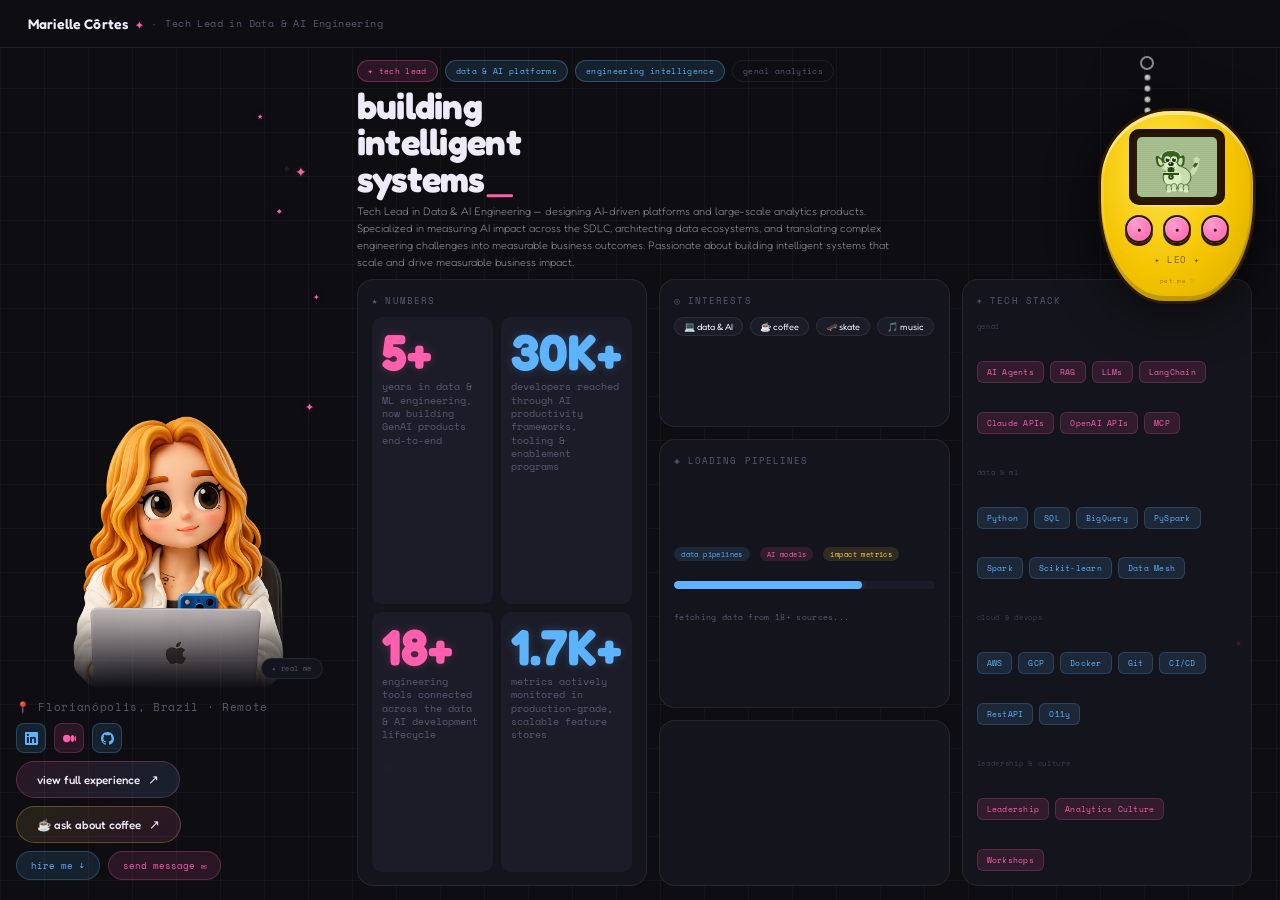
==== index.html @ 6232cc52 "remove .html" ====
<!DOCTYPE html>
<html lang="en">
<head>
  <meta charset="UTF-8" />
  <meta name="viewport" content="width=device-width, initial-scale=1.0" />
  <title>Marielle Côrtes</title>
  <link rel="icon" type="image/svg+xml" href="assets/favicon.svg" />
  <link rel="preconnect" href="https://fonts.googleapis.com" />
  <link rel="preconnect" href="https://fonts.gstatic.com" crossorigin />
  <link href="https://fonts.googleapis.com/css2?family=Fredoka:wght@300;400;500;600;700&family=Space+Mono:ital,wght@0,400;0,700;1,400&family=Caveat:wght@400;600;700&display=swap" rel="stylesheet" />
  <link rel="stylesheet" href="styles/main.css" />
</head>
<body>

  <!-- custom cursor -->
  <div id="cursor" aria-hidden="true">
    <img src="assets/cursor-smile.svg" alt="" draggable="false" />
  </div>


  <!-- deco -->
  <div class="deco" style="top:18%;left:22%;font-size:.8rem;animation-delay:.6s">✦</div>
  <div class="deco" style="bottom:28%;right:3%;font-size:.55rem;animation-delay:2s">★</div>
  <div class="deco" style="bottom:14%;left:30%;font-size:.65rem;animation-delay:1.4s">♡</div>

  <!-- ── TOP BAR ────────────────────────────── -->
  <header class="topbar">
    <div class="topbar__identity">
      <p class="topbar__name">Marielle Côrtes <span class="topbar__star">✦</span></p>
      <span class="topbar__sep">·</span>
      <span class="topbar__role">Tech Lead in Data & AI Engineering</span>
    </div>
  </header>

  <!-- ── MAIN ──────────────────────────────── -->
  <main class="main">
    <!-- LEFT col: avatar anchored to bottom + info -->
    <div class="avatar-col">
      <div class="avatar-col__img">
        <img src="assets/avatar.png" alt="Marielle Côrtes" id="avatarImg" />
        <button class="avatar-toggle" id="avatarToggle">✦ real me</button>
        <span class="sparkle sparkle--1">✦</span>
        <span class="sparkle sparkle--2">✦</span>
        <span class="sparkle sparkle--3">★</span>
        <span class="sparkle sparkle--4">✦</span>
        <span class="sparkle sparkle--5">◆</span>
      </div>
      <div class="avatar-col__info">
        <p class="avatar-loc">📍 Florianópolis, Brazil · Remote</p>
        <div class="avatar-social">
          <a href="https://linkedin.com/in/mariellecortes" target="_blank" rel="noopener" class="social-icon social-icon--blue" title="LinkedIn">
            <svg viewBox="0 0 24 24" fill="currentColor"><path d="M20.447 20.452h-3.554v-5.569c0-1.328-.027-3.037-1.852-3.037-1.853 0-2.136 1.445-2.136 2.939v5.667H9.351V9h3.414v1.561h.046c.477-.9 1.637-1.85 3.37-1.85 3.601 0 4.267 2.37 4.267 5.455v6.286zM5.337 7.433a2.062 2.062 0 01-2.063-2.065 2.064 2.064 0 112.063 2.065zm1.782 13.019H3.555V9h3.564v11.452zM22.225 0H1.771C.792 0 0 .774 0 1.729v20.542C0 23.227.792 24 1.771 24h20.451C23.2 24 24 23.227 24 22.271V1.729C24 .774 23.2 0 22.222 0h.003z"/></svg>
          </a>
          <a href="https://medium.com/@mariellecortes" target="_blank" rel="noopener" class="social-icon social-icon--pink" title="Medium">
            <svg viewBox="0 0 24 24" fill="currentColor"><path d="M13.54 12a6.8 6.8 0 01-6.77 6.82A6.8 6.8 0 010 12a6.8 6.8 0 016.77-6.82A6.8 6.8 0 0113.54 12zM20.96 12c0 3.54-1.51 6.42-3.38 6.42-1.87 0-3.39-2.88-3.39-6.42s1.52-6.42 3.39-6.42 3.38 2.88 3.38 6.42M24 12c0 3.17-.53 5.75-1.19 5.75-.66 0-1.19-2.58-1.19-5.75s.53-5.75 1.19-5.75C23.47 6.25 24 8.83 24 12z"/></svg>
          </a>
          <a href="https://github.com/mariellecortes" target="_blank" rel="noopener" class="social-icon social-icon--blue" title="GitHub">
            <svg viewBox="0 0 24 24" fill="currentColor"><path d="M12 0C5.37 0 0 5.37 0 12c0 5.31 3.435 9.795 8.205 11.385.6.105.825-.255.825-.57 0-.285-.015-1.23-.015-2.235-3.015.555-3.795-.735-4.035-1.41-.135-.345-.72-1.41-1.23-1.695-.42-.225-1.02-.78-.015-.795.945-.015 1.62.87 1.845 1.23 1.08 1.815 2.805 1.305 3.495.99.105-.78.42-1.305.765-1.605-2.67-.3-5.46-1.335-5.46-5.925 0-1.305.465-2.385 1.23-3.225-.12-.3-.54-1.53.12-3.18 0 0 1.005-.315 3.3 1.23.96-.27 1.98-.405 3-.405s2.04.135 3 .405c2.295-1.56 3.3-1.23 3.3-1.23.66 1.65.24 2.88.12 3.18.765.84 1.23 1.905 1.23 3.225 0 4.605-2.805 5.625-5.475 5.925.435.375.81 1.095.81 2.22 0 1.605-.015 2.895-.015 3.3 0 .315.225.69.825.57A12.02 12.02 0 0024 12c0-6.63-5.37-12-12-12z"/></svg>
          </a>
        </div>
        <a href="pages/experience" class="exp-btn">
          <span>view full experience</span>
          <span class="exp-btn__arrow">↗</span>
        </a>
        <a href="pages/coffee" class="exp-btn exp-btn--coffee">
          <span>☕ ask about coffee</span>
          <span class="exp-btn__arrow">↗</span>
        </a>
        <div class="action-btns">
          <button class="action-btn action-btn--blue" id="hireBtn">
            hire me ↓
          </button>
          <button class="action-btn action-btn--pink" id="openMsg">
            send message ✉
          </button>
        </div>
      </div>
    </div>

    <!-- RIGHT col: title + cards -->
    <div class="content-col">

      <section class="identity">
        <div class="identity__roles">
          <span class="badge badge--pink">✦ tech lead</span>
          <span class="badge badge--blue">data & AI platforms</span>
          <span class="badge badge--blue">engineering intelligence</span>
          <span class="badge badge--outline">genai analytics</span>
        </div>
        <h1 class="identity__name">building<br>intelligent<br>systems<span class="identity__cursor">_</span></h1>
        <p class="identity__bio">
          Tech Lead in Data & AI Engineering — designing AI-driven platforms and large-scale analytics products. Specialized in measuring AI impact across the SDLC, architecting data ecosystems, and translating complex engineering challenges into measurable business outcomes. Passionate about building intelligent systems that scale and drive measurable business impact.
        </p>
      </section>

      <div class="widgets">

        <!-- ① NUMBERS -->
        <div class="widget-card" id="w-stats">
          <p class="wlabel">★ numbers</p>
          <div class="stats">
            <div class="stat"><span class="stat__n pink">5+</span><span class="stat__d">years in data & ML engineering, now building GenAI products end-to-end</span></div>
            <div class="stat"><span class="stat__n blue">30K+</span><span class="stat__d">developers reached through AI productivity frameworks, tooling & enablement programs</span></div>
            <div class="stat"><span class="stat__n pink">18+</span><span class="stat__d">engineering tools connected across the data & AI development lifecycle</span></div>
            <div class="stat"><span class="stat__n blue">1.7K+</span><span class="stat__d">metrics actively monitored in production-grade, scalable feature stores</span></div>
          </div>
        </div>

        <!-- ② INTERESTS -->
        <div class="widget-card" id="w-hobbies">
          <p class="wlabel">◎ interests</p>
          <div class="hobbies">
            <span class="hobby">💻 data & AI</span>
            <span class="hobby">☕ coffee</span>
            <span class="hobby">🛹 skate</span>
            <span class="hobby">🎵 music</span>
          </div>
        </div>

        <!-- ⑤ PROGRESS / LOG -->
        <div class="widget-card" id="w-progress">
          <p class="wlabel" id="logLabel">◈ booting systems</p>
          <div class="log-body">
            <div class="log-legends">
              <span class="log-legend log-legend--blue">data pipelines</span>
              <span class="log-legend log-legend--pink">AI models</span>
              <span class="log-legend log-legend--yellow">impact metrics</span>
            </div>
            <div class="log-track">
              <div class="log-seg log-seg--blue"  id="logBlue"></div>
              <div class="log-seg log-seg--pink"  id="logPink"></div>
              <div class="log-seg log-seg--yellow" id="logYellow"></div>
            </div>
            <p class="log-msg" id="logMsg">initializing...</p>
          </div>
        </div>

        <!-- ④ PLAYER -->
        <div class="widget-card widget-card--player" id="w-player">
          <iframe
            class="sc-embed"
            scrolling="no"
            frameborder="no"
            allow="autoplay"
            src="https://w.soundcloud.com/player/?url=https%3A//soundcloud.com/user-23371164/my-boy-arlo-url-to-her-body&color=%23ff5fad&auto_play=false&hide_related=true&show_comments=false&show_user=false&show_reposts=false&show_teaser=false&buying=false&liking=false&download=false&sharing=false">
          </iframe>
        </div>

        <!-- ③ TECH STACK -->
        <div class="widget-card" id="w-stack">
          <p class="wlabel">✶ tech stack</p>
          <div class="stack-tags">
            <span class="stag-theme">genai</span>
            <span class="stag stag--pink stag--lg">AI Agents</span>
            <span class="stag stag--pink stag--lg">RAG</span>
            <span class="stag stag--pink stag--lg">LLMs</span>
            <span class="stag stag--pink">LangChain</span>
            <span class="stag stag--pink">Claude APIs</span>
            <span class="stag stag--pink">OpenAI APIs</span>
            <span class="stag stag--pink">MCP</span>

            <span class="stag-theme">data & ml</span>
            <span class="stag stag--blue">Python</span>
            <span class="stag stag--blue">SQL</span>
            <span class="stag stag--blue">BigQuery</span>
            <span class="stag stag--blue">PySpark</span>
            <span class="stag stag--blue">Spark</span>
            <span class="stag stag--blue">Scikit-learn</span>
            <span class="stag stag--blue">Data Mesh</span>

            <span class="stag-theme">cloud & devops</span>
            <span class="stag stag--blue">AWS</span>
            <span class="stag stag--blue">GCP</span>
            <span class="stag stag--blue">Docker</span>
            <span class="stag stag--blue">Git</span>
            <span class="stag stag--blue">CI/CD</span>
            <span class="stag stag--blue">RestAPI</span>
            <span class="stag stag--blue">O11y</span>

            <span class="stag-theme">leadership & culture</span>
            <span class="stag stag--pink">Leadership</span>
            <span class="stag stag--pink stag--lg">Analytics Culture</span>
            <span class="stag stag--pink">Workshops</span>
          </div>
        </div>

      </div><!-- /widgets -->
    </div><!-- /content-col -->
  </main>

  <!-- ── TAMAGOTCHI (floating draggable) ───── -->
  <div id="tamagotchi">
    <div class="tama-chain">
      <div class="tama-chain__ring"></div>
      <div class="tama-chain__bead"></div>
      <div class="tama-chain__bead"></div>
      <div class="tama-chain__bead"></div>
      <div class="tama-chain__bead"></div>
    </div>
    <div class="tama-body">
      <div class="tama-screen-wrap">
        <canvas id="tamaCanvas" width="80" height="60"></canvas>
      </div>
      <div class="tama-btns">
        <button class="tama-btn" id="tamaFeed"  title="feed ♡">●</button>
        <button class="tama-btn" id="tamaPlay"  title="play ★">●</button>
        <button class="tama-btn" id="tamaSleep" title="sleep zzz">●</button>
      </div>
      <p class="tama-label">✦ leo ✦</p>
      <p class="tama-cta">pet me ♡</p>
    </div>
  </div>

  <!-- ── MESSAGE MODAL ────────────────────────── -->
  <div id="msgModal" class="msg-modal" aria-hidden="true">
    <div class="msg-modal__overlay" id="msgOverlay"></div>
    <div class="msg-modal__card">
      <button class="msg-modal__close" id="msgClose">✕</button>
      <p class="wlabel">✦ send a message</p>
      <form id="msgForm" action="https://formspree.io/f/meewjajl" method="POST">
        <div class="msg-field">
          <label for="msgName">name</label>
          <input type="text" id="msgName" name="name" required placeholder="your name" />
        </div>
        <div class="msg-field">
          <label for="msgEmail">email</label>
          <input type="email" id="msgEmail" name="email" required placeholder="your@email.com" />
        </div>
        <div class="msg-field">
          <label for="msgText">message</label>
          <textarea id="msgText" name="message" required rows="4" placeholder="say something..."></textarea>
        </div>
        <button type="submit" class="msg-submit">send ↗</button>
      </form>
      <p class="msg-success" id="msgSuccess" hidden>message sent! i'll get back to you soon ♡</p>
    </div>
  </div>

  <script src="scripts/photo.js"></script>
  <script src="scripts/cursor.js"></script>
  <script src="scripts/tamagotchi.js"></script>
  <script src="scripts/contact.js"></script>
  <script>
    const phases = [
      { label: '◈ loading pipelines',  msg: 'fetching data from 18+ sources...',      blue: 72, pink: 0,  yellow: 0  },
      { label: '◈ running inference',  msg: 'spinning up AI models across the stack...', blue: 72, pink: 65, yellow: 0  },
      { label: '◈ computing impact',   msg: 'measuring outcomes across 30K+ devs...',  blue: 72, pink: 65, yellow: 58 },
      { label: '✓ systems operational',msg: 'intelligence deployed to production ♡',   blue: 72, pink: 65, yellow: 58 },
    ];
    let phase = 0;
    const logBlue   = document.getElementById('logBlue');
    const logPink   = document.getElementById('logPink');
    const logYellow = document.getElementById('logYellow');
    const logMsg    = document.getElementById('logMsg');
    const logLabel  = document.getElementById('logLabel');

    function runPhase(i) {
      const p = phases[i];
      logLabel.textContent = p.label;
      logMsg.textContent   = p.msg;
      logBlue.style.width   = p.blue   + '%';
      logPink.style.width   = p.pink   + '%';
      logYellow.style.width = p.yellow + '%';
    }

    function tick() {
      runPhase(phase);
      phase = (phase + 1) % phases.length;
      if (phase === 0) {
        setTimeout(() => {
          logBlue.style.width = logPink.style.width = logYellow.style.width = '0%';
          logLabel.textContent = '◈ booting systems';
          logMsg.textContent   = 'initializing...';
          setTimeout(() => tick(), 800);
        }, 2200);
      } else {
        setTimeout(tick, phase === phases.length - 1 ? 2200 : 1400);
      }
    }

    setTimeout(tick, 600);
  </script>
  <script>
    document.getElementById('hireBtn').addEventListener('click', () => {
      fetch('assets/resume.pdf')
        .then(r => r.blob())
        .then(blob => {
          const url = URL.createObjectURL(blob);
          const a = document.createElement('a');
          a.href = url;
          a.download = 'Marielle_Cortes_Resume.pdf';
          a.click();
          URL.revokeObjectURL(url);
        });
    });
  </script>
</body>
</html>
---- styles/main.css ----
/* ── reset ───────────────────────────────────── */
*, *::before, *::after { box-sizing: border-box; margin: 0; padding: 0; }

/* ── tokens ──────────────────────────────────── */
:root {
  --bg:        #0d0d12;
  --surface:   #14141c;
  --surface2:  #1c1c28;
  --border:    rgba(255,255,255,0.07);
  --pink:      #ff5fad;
  --pink-dim:  rgba(255,95,173,0.12);
  --pink-glow: rgba(255,95,173,0.25);
  --blue:      #5eb3ff;
  --blue-dim:  rgba(94,179,255,0.12);
  --blue-glow: rgba(94,179,255,0.25);
  --text:      #eeeaf8;
  --muted:     #5a5870;
  --radius:    16px;
}

/* ── custom cursor ───────────────────────────── */
* { cursor: none !important; }

#cursor {
  position: fixed;
  top: 0; left: 0;
  width: 58px;
  height: 58px;
  pointer-events: none;
  z-index: 9999;
  will-change: transform;
  /* arrow tip is at ~(4,2) inside the 58x58 SVG */
  margin-left: -4px;
  margin-top: -2px;
  transition: filter .15s ease, transform .08s ease;
  filter: drop-shadow(1px 2px 3px rgba(0,0,0,.5));
}

#cursor img {
  width: 100%;
  height: 100%;
  object-fit: contain;
  display: block;
  animation: cursor-hue 20s ease-in-out infinite;
}

@keyframes cursor-hue {
  0%,  18% { filter: hue-rotate(0deg)   saturate(1)   brightness(1);   } /* yellow */
  25%, 43% { filter: hue-rotate(162deg) saturate(1.3) brightness(1);   } /* blue   */
  50%, 68% { filter: hue-rotate(282deg) saturate(1.4) brightness(1.1); } /* pink   */
  75%, 90% { filter: hue-rotate(0deg)   saturate(0)   brightness(2);   } /* white  */
  100%     { filter: hue-rotate(0deg)   saturate(1)   brightness(1);   } /* yellow */
}

#cursor.cursor--hover {
  filter: drop-shadow(0 0 8px rgba(255,224,0,.55)) drop-shadow(1px 2px 3px rgba(0,0,0,.5));
  transform: scale(1.12);
}

#cursor.cursor--press {
  filter: drop-shadow(0 0 10px var(--pink-glow));
  transform: scale(0.9);
}

/* ── base ────────────────────────────────────── */
html {
  font-size: clamp(14px, 1vw, 22px);
}

html, body {
  height: 100%;
  overflow: hidden;
  background-color: var(--bg);
  background-image:
    linear-gradient(rgba(255,255,255,0.03) 1px, transparent 1px),
    linear-gradient(90deg, rgba(255,255,255,0.03) 1px, transparent 1px);
  background-size: 44px 44px;
  color: var(--text);
  font-family: 'Fredoka', sans-serif;
}

body {
  display: grid;
  grid-template-rows: 48px 1fr;
}

/* ── floating deco ───────────────────────────── */
.deco {
  position: fixed;
  pointer-events: none;
  color: var(--pink);
  opacity: 0.15;
  animation: float 7s ease-in-out infinite;
  z-index: 0;
}

@keyframes float {
  0%, 100% { transform: translateY(0) rotate(0deg); }
  50%       { transform: translateY(-10px) rotate(4deg); }
}

/* ── top bar ─────────────────────────────────── */
.topbar {
  display: flex;
  align-items: center;
  justify-content: space-between;
  padding: 0 28px;
  border-bottom: 1px solid var(--border);
  background: var(--bg);
  position: relative;
  z-index: 10;
  flex-shrink: 0;
}

.topbar__identity {
  display: flex;
  flex-direction: row;
  align-items: center;
  gap: 10px;
}

.topbar__sep {
  color: var(--muted);
  font-size: 0.8rem;
}

.topbar__role {
  font-family: 'Space Mono', monospace;
  font-size: 0.72rem;
  color: var(--muted);
  letter-spacing: 0.04em;
}

.topbar__name {
  font-size: 1rem;
  font-weight: 600;
  letter-spacing: 0.01em;
}

.topbar__star {
  color: var(--pink);
  font-size: 0.7rem;
  margin-left: 4px;
}

.topbar__nav {
  display: flex;
  align-items: center;
  gap: 28px;
}

.topbar__link {
  font-family: 'Space Mono', monospace;
  font-size: 0.65rem;
  color: var(--muted);
  text-decoration: none;
  letter-spacing: 0.08em;
  text-transform: lowercase;
  transition: color 0.2s ease;
}

.topbar__link:hover { color: var(--text); }

.topbar__cta {
  font-family: 'Space Mono', monospace;
  font-size: 0.65rem;
  color: var(--pink);
  text-decoration: none;
  letter-spacing: 0.06em;
  padding: 5px 12px;
  border: 1px solid rgba(255,95,173,.3);
  border-radius: 99px;
  background: var(--pink-dim);
  transition: box-shadow .2s ease, border-color .2s ease;
}

.topbar__cta:hover {
  box-shadow: 0 0 14px var(--pink-glow);
  border-color: rgba(255,95,173,.6);
}

/* ── main: 2-column grid ─────────────────────── */
.main {
  display: grid;
  grid-template-columns: clamp(280px, 26vw, 520px) 1fr;
  height: 100%;
  overflow: hidden;
}

/* ── LEFT col: avatar anchored to bottom ────── */
.avatar-col {
  display: flex;
  flex-direction: column;
  height: 100%;
  overflow: hidden;
  padding: 0 0 20px 16px;
}

.avatar-col__img {
  flex: 1;
  min-height: 0;
  width: 100%;
  position: relative;
  overflow: hidden;
}

.avatar-col__img img {
  width: 100%;
  height: 100%;
  display: block;
  object-fit: contain;
  object-position: left bottom;
  transition: transform .4s ease, opacity .25s ease;
  mask-image:
    linear-gradient(to right,  transparent 0%, black 4%, black 96%, transparent 100%),
    linear-gradient(to bottom, transparent 0%, black 6%, black 88%, transparent 100%);
  -webkit-mask-image:
    linear-gradient(to right,  transparent 0%, black 4%, black 96%, transparent 100%),
    linear-gradient(to bottom, transparent 0%, black 6%, black 88%, transparent 100%);
  mask-composite: intersect;
  -webkit-mask-composite: source-in;
}

.avatar-col:hover .avatar-col__img img {
  transform: scale(1.015) translateY(-4px);
}

/* ── avatar sparkles ─────────────────────────── */
.sparkle {
  position: absolute;
  color: var(--pink);
  pointer-events: none;
  animation: sparkle-pulse 2.4s ease-in-out infinite;
  text-shadow: 0 0 8px var(--pink-glow);
  z-index: 3;
}

.sparkle--1 { top: 18%; right: 8%;  font-size: 1rem;  animation-duration: 2.2s; animation-delay: 0s;    }
.sparkle--2 { top: 38%; right: 4%;  font-size: 0.6rem; animation-duration: 3s;   animation-delay: 0.7s;  }
.sparkle--3 { top: 10%; right: 22%; font-size: 0.5rem; animation-duration: 2.6s; animation-delay: 1.2s;  }
.sparkle--4 { top: 55%; right: 6%;  font-size: 0.75rem;animation-duration: 2s;   animation-delay: 0.4s;  }
.sparkle--5 { top: 25%; right: 16%; font-size: 0.4rem; animation-duration: 3.2s; animation-delay: 1.8s;  }

@keyframes sparkle-pulse {
  0%   { opacity: 0;   transform: scale(0.4) rotate(0deg);   }
  30%  { opacity: 1;   transform: scale(1)   rotate(20deg);  }
  60%  { opacity: 0.7; transform: scale(0.85) rotate(-10deg);}
  100% { opacity: 0;   transform: scale(0.4) rotate(40deg);  }
}

.avatar-toggle {
  position: absolute;
  bottom: 10px;
  right: 10px;
  font-family: 'Space Mono', monospace;
  font-size: 0.5rem;
  letter-spacing: 0.06em;
  padding: 4px 10px;
  background: var(--surface);
  border: 1px solid var(--border);
  border-radius: 99px;
  color: var(--muted);
  cursor: none;
  transition: background .2s, color .2s, border-color .2s;
}
.avatar-toggle:hover,
.avatar-toggle:active {
  background: var(--pink-dim);
  color: var(--pink);
  border-color: rgba(255,95,173,.3);
}

.avatar-col__info {
  flex-shrink: 0;
  padding: 10px 0 0;
  display: flex;
  flex-direction: column;
  gap: 8px;
}

.avatar-loc {
  font-family: 'Space Mono', monospace;
  font-size: 0.78rem;
  color: var(--muted);
  letter-spacing: 0.06em;
}

.avatar-social { display: flex; gap: 8px; }

/* ── RIGHT col ───────────────────────────────── */
.content-col {
  display: flex;
  flex-direction: column;
  padding: 12px 28px 14px 24px;
  gap: 8px;
  overflow: hidden;
  height: 100%;
}

/* ── widgets ─────────────────────────────────── */
.widgets {
  flex: 1;
  min-height: 0;
  display: grid;
  grid-template-columns: repeat(3, 1fr);
  gap: 12px;
}

.social-icon {
  display: flex;
  align-items: center;
  justify-content: center;
  width: 30px;
  height: 30px;
  border-radius: 8px;
  text-decoration: none;
  transition: box-shadow .2s ease, transform .15s ease;
}

.social-icon svg { width: 13px; height: 13px; }

.social-icon--blue {
  background: var(--blue-dim);
  color: var(--blue);
  border: 1px solid rgba(94,179,255,.25);
}

.social-icon--blue:hover {
  box-shadow: 0 0 12px var(--blue-glow);
  transform: translateY(-2px);
}

.social-icon--pink {
  background: var(--pink-dim);
  color: var(--pink);
  border: 1px solid rgba(255,95,173,.2);
}

.social-icon--pink:hover {
  box-shadow: 0 0 12px var(--pink-glow);
  transform: translateY(-2px);
}

/* ── tamagotchi (floating draggable) ─────────── */
#tamagotchi {
  position: fixed;
  top: 56px;   /* just below 48px topbar */
  right: 24px;
  z-index: 500;
  user-select: none;
  display: flex;
  flex-direction: column;
  align-items: center;
  filter: drop-shadow(0 8px 24px rgba(0,0,0,.55));
  transition: filter .2s ease;
}

#tamagotchi:hover {
  filter: drop-shadow(0 8px 32px rgba(0,0,0,.65)) drop-shadow(0 0 16px rgba(245,196,0,.2));
}

/* ball chain */
.tama-chain {
  display: flex;
  flex-direction: column;
  align-items: center;
  gap: 4px;
  margin-bottom: -6px;
  padding-right: 60px;
}

.tama-chain__ring {
  width: 14px; height: 14px;
  border: 2.5px solid #888;
  border-radius: 50%;
  background: transparent;
}

.tama-chain__bead {
  width: 7px; height: 7px;
  border-radius: 50%;
  background: radial-gradient(circle at 35% 35%, #d8d8d8, #909090);
  border: 1px solid #666;
}

/* body */
.tama-body {
  width: 158px;
  background: radial-gradient(ellipse at 40% 30%, #ffe44d, #F5C400 55%, #d4a800);
  border-radius: 46% 46% 42% 42% / 38% 38% 52% 52%;
  border: 3px solid #2a1800;
  box-shadow:
    inset 0 4px 0 rgba(255,255,255,.45),
    inset 0 -5px 0 rgba(0,0,0,.18),
    inset 3px 0 0 rgba(255,255,255,.12),
    inset -3px 0 0 rgba(0,0,0,.08);
  display: flex;
  flex-direction: column;
  align-items: center;
  padding: 18px 18px 16px;
  gap: 10px;
  cursor: grab;
}

.tama-body:active { cursor: grabbing; }

/* LCD screen bezel */
.tama-screen-wrap {
  width: 96px;
  height: 76px;
  background: #2a1800;
  border-radius: 10px;
  display: flex;
  align-items: center;
  justify-content: center;
  box-shadow:
    inset 0 2px 6px rgba(0,0,0,.6),
    0 2px 0 rgba(255,255,255,.2);
  padding: 5px;
}

#tamaCanvas {
  border-radius: 5px;
  image-rendering: pixelated;
  image-rendering: crisp-edges;
}

/* buttons */
.tama-btns {
  display: flex;
  gap: 10px;
}

.tama-btn {
  width: 28px; height: 28px;
  border-radius: 50%;
  background: radial-gradient(circle at 35% 30%, #ff9ece, #ff5fad);
  border: 2.5px solid #2a1800;
  color: #2a1800;
  font-size: 0.5rem;
  box-shadow: 0 3px 0 #2a1800, inset 0 1px 0 rgba(255,255,255,.4);
  transition: transform .08s, box-shadow .08s;
  display: flex; align-items: center; justify-content: center;
}

.tama-btn:hover {
  background: radial-gradient(circle at 35% 30%, #ffb8de, #ff7fbd);
}

.tama-btn:active {
  transform: translateY(2px);
  box-shadow: 0 1px 0 #2a1800, inset 0 1px 0 rgba(255,255,255,.2);
}

.tama-cta {
  font-family: 'Space Mono', monospace;
  font-size: 0.42rem;
  color: rgba(42,24,0,.45);
  letter-spacing: 0.06em;
  text-align: center;
}

.tama-label {
  font-family: 'Space Mono', monospace;
  font-size: 0.62rem;
  color: rgba(42,24,0,.6);
  letter-spacing: 0.08em;
  text-transform: uppercase;
}


/* ── identity ────────────────────────────────── */
.identity {
  flex: none;
  display: flex;
  flex-direction: column;
  gap: 6px;
}

.identity__roles {
  display: flex;
  flex-wrap: wrap;
  gap: 7px;
}

.badge {
  font-family: 'Space Mono', monospace;
  font-size: 0.6rem;
  padding: 4px 10px;
  border-radius: 99px;
  letter-spacing: 0.04em;
}

.badge--pink   { background: var(--pink-dim); color: var(--pink); border: 1px solid rgba(255,95,173,.3); }
.badge--blue   { background: var(--blue-dim); color: var(--blue); border: 1px solid rgba(94,179,255,.3); }
.badge--outline{ background: transparent;     color: var(--muted);border: 1px solid var(--border); }

.identity__name {
  font-size: clamp(1.6rem, 3.2vw, 2.6rem);
  font-weight: 700;
  line-height: 1.0;
  letter-spacing: -0.02em;
}

.identity__cursor {
  color: var(--pink);
  animation: blink 1.2s step-end infinite;
  font-weight: 400;
}

@keyframes blink {
  0%, 100% { opacity: 1; }
  50%       { opacity: 0; }
}

.identity__bio {
  font-size: 0.78rem;
  font-weight: 300;
  color: rgba(238,234,248,.6);
  line-height: 1.55;
  max-width: 560px;
}

/* experience CTA button */
.exp-btn {
  display: inline-flex;
  align-items: center;
  gap: 8px;
  padding: 10px 20px;
  background: linear-gradient(135deg, var(--pink-dim), var(--blue-dim));
  border: 1px solid rgba(255,95,173,.25);
  border-radius: 99px;
  color: var(--text);
  text-decoration: none;
  font-size: 0.82rem;
  font-weight: 500;
  width: fit-content;
  transition: box-shadow .2s ease, transform .15s ease, border-color .2s ease;
}

.exp-btn:hover {
  box-shadow: 0 0 20px var(--pink-glow), 0 0 40px var(--blue-glow);
  border-color: rgba(255,95,173,.5);
  transform: translateY(-2px);
}

.exp-btn__arrow {
  font-size: 0.9rem;
  transition: transform .2s ease;
}

.exp-btn:hover .exp-btn__arrow { transform: translate(3px, -3px); }

.exp-btn--coffee {
  background: linear-gradient(135deg, rgba(255,213,79,.1), var(--pink-dim));
  border-color: rgba(255,213,79,.25);
}
.exp-btn--coffee:hover {
  box-shadow: 0 0 20px rgba(255,213,79,.2), 0 0 40px var(--pink-glow);
  border-color: rgba(255,213,79,.5);
}

/* ── action buttons (hire me + send message) ── */
.action-btns {
  display: flex;
  gap: 8px;
}

.action-btn {
  font-family: 'Space Mono', monospace;
  font-size: 0.65rem;
  padding: 7px 14px;
  border-radius: 99px;
  border: 1px solid transparent;
  cursor: none;
  text-decoration: none;
  transition: box-shadow .2s ease, transform .15s ease;
  white-space: nowrap;
}

.action-btn--blue {
  background: var(--blue-dim);
  color: var(--blue);
  border-color: rgba(94,179,255,.25);
}
.action-btn--blue:hover {
  box-shadow: 0 0 16px var(--blue-glow);
  transform: translateY(-2px);
}

.action-btn--pink {
  background: var(--pink-dim);
  color: var(--pink);
  border-color: rgba(255,95,173,.25);
}
.action-btn--pink:hover {
  box-shadow: 0 0 16px var(--pink-glow);
  transform: translateY(-2px);
}

/* ── message modal ───────────────────────────── */
.msg-modal {
  position: fixed;
  inset: 0;
  z-index: 1000;
  display: flex;
  align-items: center;
  justify-content: center;
  pointer-events: none;
  opacity: 0;
  transition: opacity .2s ease;
}
.msg-modal.is-open {
  pointer-events: all;
  opacity: 1;
}

.msg-modal__overlay {
  position: absolute;
  inset: 0;
  background: rgba(13,13,18,.75);
  backdrop-filter: blur(6px);
}

.msg-modal__card {
  position: relative;
  background: var(--surface);
  border: 1px solid var(--border);
  border-radius: var(--radius);
  padding: 28px 28px 24px;
  width: 360px;
  max-width: 90vw;
  display: flex;
  flex-direction: column;
  gap: 16px;
  transform: translateY(12px);
  transition: transform .2s ease;
  box-shadow: 0 0 40px rgba(255,95,173,.08);
}
.msg-modal.is-open .msg-modal__card {
  transform: translateY(0);
}

.msg-modal__close {
  position: absolute;
  top: 14px; right: 16px;
  background: none;
  border: none;
  color: var(--muted);
  font-size: 0.8rem;
  cursor: none;
  transition: color .15s ease;
}
.msg-modal__close:hover { color: var(--text); }

.msg-field {
  display: flex;
  flex-direction: column;
  gap: 5px;
}
.msg-field label {
  font-family: 'Space Mono', monospace;
  font-size: 0.55rem;
  color: var(--muted);
  letter-spacing: 0.08em;
}
.msg-field input,
.msg-field textarea {
  background: var(--surface2);
  border: 1px solid var(--border);
  border-radius: 8px;
  color: var(--text);
  font-family: 'Space Mono', monospace;
  font-size: 0.7rem;
  padding: 9px 12px;
  outline: none;
  resize: none;
  transition: border-color .15s ease;
}
.msg-field input:focus,
.msg-field textarea:focus {
  border-color: rgba(255,95,173,.4);
}

.msg-submit {
  align-self: flex-end;
  font-family: 'Space Mono', monospace;
  font-size: 0.7rem;
  padding: 9px 22px;
  background: var(--pink-dim);
  border: 1px solid rgba(255,95,173,.3);
  border-radius: 99px;
  color: var(--pink);
  cursor: none;
  transition: box-shadow .2s ease, transform .15s ease;
}
.msg-submit:hover {
  box-shadow: 0 0 16px var(--pink-glow);
  transform: translateY(-1px);
}

.msg-success {
  font-family: 'Space Mono', monospace;
  font-size: 0.68rem;
  color: var(--pink);
  text-align: center;
}

/* ── widgets (fills the lower row) ──────────── */
.widgets {
  flex: 1;
  min-height: 0;
  min-width: 0;
  display: grid;
  grid-template-columns: repeat(3, 1fr);
  grid-template-rows: 0.55fr 1fr auto;
  gap: 12px;
}

#w-stats    { grid-column: 1; grid-row: 1 / 4; }
#w-hobbies  { grid-column: 2; grid-row: 1; }
#w-progress {
  grid-column: 2;
  grid-row: 2;
  display: flex;
  flex-direction: column;
  min-height: 120px;
}

.log-body {
  flex: 1;
  display: flex;
  flex-direction: column;
  justify-content: center;
  gap: 12px;
}
#w-player   { grid-column: 2; grid-row: 3; height: 166px; }
#w-stack    { grid-column: 3; grid-row: 1 / 4; display: flex; flex-direction: column; }

#w-stack .stack-tags {
  flex: 1;
  min-height: 0;
  align-content: space-between;
}

/* ── progress / log card ─────────────────────── */
.log-legends {
  display: flex;
  gap: 10px;
  margin-bottom: 8px;
}

.log-legend {
  font-family: 'Space Mono', monospace;
  font-size: 0.48rem;
  letter-spacing: 0.06em;
  padding: 2px 7px;
  border-radius: 99px;
}

.log-legend--blue   { background: var(--blue-dim);             color: var(--blue); }
.log-legend--pink   { background: var(--pink-dim);             color: var(--pink); }
.log-legend--yellow { background: rgba(255,213,79,.12);        color: #ffd54f;     }

.log-track {
  width: 100%;
  height: 8px;
  background: var(--surface2);
  border-radius: 99px;
  overflow: hidden;
  display: flex;
  margin-bottom: 10px;
}

.log-seg {
  height: 100%;
  width: 0%;
  border-radius: 99px;
  transition: width 1s cubic-bezier(.4,0,.2,1);
}

.log-seg--blue   { background: var(--blue);  box-shadow: 0 0 6px var(--blue-glow);         }
.log-seg--pink   { background: var(--pink);  box-shadow: 0 0 6px var(--pink-glow);         }
.log-seg--yellow { background: #ffd54f;      box-shadow: 0 0 6px rgba(255,213,79,.35);     }

.log-msg {
  font-family: 'Space Mono', monospace;
  font-size: 0.55rem;
  color: var(--muted);
  letter-spacing: 0.04em;
  transition: opacity .3s ease;
}

.mini-player--card {
  margin-top: 0;
  padding-top: 0;
  border-top: none;
}

.widget-card--player {
  padding: 0;
  overflow: hidden;
}

.sc-embed {
  display: block;
  width: 100%;
  height: 100%;
  border-radius: var(--radius);
  filter: invert(1) hue-rotate(180deg);
}

.widget-card {
  background: var(--surface);
  border: 1px solid var(--border);
  border-radius: var(--radius);
  padding: 14px;
  overflow: hidden;
  transition: border-color .25s ease;
}

.widget-card:hover { border-color: rgba(255,255,255,.12); }

.wlabel {
  font-family: 'Space Mono', monospace;
  font-size: 0.65rem;
  letter-spacing: .12em;
  text-transform: uppercase;
  color: var(--muted);
  margin-bottom: 10px;
}

/* ── device ──────────────────────────────────── */
#w-device {
  padding: 10px;
  background: transparent;
  border-color: transparent;
}

.device {
  background: #232323;
  border-radius: 14px;
  padding: 10px 10px 12px;
  border: 1.5px solid #2e2e2e;
  box-shadow: 0 4px 16px rgba(0,0,0,.6), inset 0 1px 0 rgba(255,255,255,.04);
  height: 100%;
  display: flex;
  flex-direction: column;
  gap: 8px;
}

.device__screen {
  background: #061420;
  border-radius: 7px;
  padding: 9px 11px;
  border: 1.5px solid #0d2a44;
  box-shadow: inset 0 2px 8px rgba(0,0,0,.4), 0 0 12px rgba(94,179,255,0.08);
  flex: 1;
}

.code-line {
  font-family: 'Space Mono', monospace;
  font-size: 0.54rem;
  line-height: 1.65;
  color: #4fc8ff;
  white-space: pre;
}

.c-kw  { color: #80dfff; font-weight: 700; }
.c-var { color: #5eb3ff; font-weight: 700; }
.c-key { color: #4fc8ff; }
.c-str { color: #5eb3ff; }
.c-num { color: #ff5fad; font-weight: 700; }

.terminal-cursor {
  display: inline-block;
  animation: blink 1.2s step-end infinite;
  color: #5eb3ff;
  font-weight: 700;
}

.device__keyboard { display: flex; flex-direction: column; gap: 4px; }
.device__key-row  { display: flex; gap: 3px; justify-content: center; }

.device__key {
  background: #2e2e2e;
  color: #666;
  border-radius: 4px;
  width: 20px;
  height: 17px;
  display: flex;
  align-items: center;
  justify-content: center;
  font-family: 'Space Mono', monospace;
  font-size: 0.44rem;
  border: 1px solid #3a3a3a;
  box-shadow: 0 2px 0 #111;
  user-select: none;
  transition: transform .08s, box-shadow .08s, color .12s;
}

.device__key:hover {
  transform: translateY(1px);
  box-shadow: 0 1px 0 #111;
  color: var(--pink);
}

/* ── stats ───────────────────────────────────── */
.stats {
  display: grid;
  grid-template-columns: 1fr 1fr;
  gap: 8px;
  height: calc(100% - 22px);
}

.stat {
  background: var(--surface2);
  border-radius: 10px;
  padding: 10px 10px 8px;
  display: flex;
  flex-direction: column;
  gap: 3px;
}

.stat__n {
  font-size: 3.6rem;
  font-weight: 700;
  line-height: 1;
}

.stat__n.pink { color: var(--pink); text-shadow: 0 0 10px var(--pink-glow); }
.stat__n.blue { color: var(--blue); text-shadow: 0 0 10px var(--blue-glow); }

.stat__d {
  font-family: 'Space Mono', monospace;
  font-size: 0.68rem;
  line-height: 1.4;
  color: var(--muted);
}

/* ── mini audio player (inside interests card) ── */
.mini-player {
  display: flex;
  flex-direction: column;
  gap: 5px;
  margin-top: 8px;
  padding-top: 8px;
  border-top: 1px solid var(--border);
}

.mini-player__row {
  display: flex;
  align-items: center;
  gap: 7px;
}

.mini-player__row--track {
  justify-content: space-between;
}

.mini-player__time {
  font-family: 'Space Mono', monospace;
  font-size: 0.52rem;
  color: var(--muted);
  flex-shrink: 0;
}

.mini-upload {
  font-family: 'Space Mono', monospace;
  font-size: 0.58rem;
  color: var(--pink);
  padding: 3px 8px;
  border: 1px dashed rgba(255,95,173,.3);
  border-radius: 6px;
  flex-shrink: 0;
  transition: background .2s;
}

.mini-upload:hover { background: var(--pink-dim); }

.playlist--mini {
  max-height: 52px;
  font-size: 0.72rem;
}

/* ── tech stack tags ─────────────────────────── */
.stag-theme {
  width: 100%;
  font-family: 'Space Mono', monospace;
  font-size: 0.5rem;
  letter-spacing: 0.1em;
  color: var(--muted);
  opacity: 0.6;
  margin-top: 4px;
}

.stack-tags {
  display: flex;
  flex-wrap: wrap;
  gap: 6px;
  align-content: flex-start;
}

.stag {
  font-family: 'Space Mono', monospace;
  font-size: 0.6rem;
  padding: 4px 9px;
  border-radius: 6px;
  letter-spacing: 0.03em;
  width: fit-content;
}

.stag--pink {
  background: var(--pink-dim);
  color: var(--pink);
  border: 1px solid rgba(255,95,173,.2);
}

.stag--blue {
  background: var(--blue-dim);
  color: var(--blue);
  border: 1px solid rgba(94,179,255,.2);
}

.stag--lg {
  font-size: 0.6rem;
  padding: 4px 9px;
  font-weight: 400;
  border-color: rgba(255,95,173,.2);
}

/* ── hobbies ─────────────────────────────────── */
.hobbies {
  display: flex;
  flex-wrap: wrap;
  gap: 7px;
  align-content: flex-start;
}

.hobby {
  background: var(--surface2);
  border: 1px solid var(--border);
  border-radius: 99px;
  padding: 3px 9px;
  font-size: 0.65rem;
  width: fit-content;
  transition: border-color .2s, box-shadow .2s, color .2s;
}

.hobby:hover {
  border-color: var(--pink);
  box-shadow: 0 0 8px var(--pink-glow);
  color: var(--pink);
}

/* ── player ──────────────────────────────────── */
.player__header {
  display: flex;
  align-items: center;
  gap: 12px;
  flex-shrink: 0;
}

.player {
  display: flex;
  flex-direction: column;
  gap: 7px;
  height: calc(100% - 22px);
}

.player__art {
  width: 36px;
  height: 36px;
  background: linear-gradient(135deg, var(--pink-dim), var(--blue-dim));
  border: 1px solid var(--border);
  border-radius: 8px;
  display: flex;
  align-items: center;
  justify-content: center;
  font-size: 1rem;
  flex-shrink: 0;
  transition: box-shadow .3s ease;
}

.player__art.playing {
  animation: pulse 2s ease-in-out infinite;
}

@keyframes pulse {
  0%,100% { box-shadow: 0 0 10px var(--pink-glow); }
  50%      { box-shadow: 0 0 22px var(--pink-glow), 0 0 10px var(--blue-glow); }
}

.player__info { flex-shrink: 0; }

.player__track {
  font-size: 0.78rem;
  font-weight: 600;
  white-space: nowrap;
  overflow: hidden;
  text-overflow: ellipsis;
}

.player__artist {
  font-family: 'Space Mono', monospace;
  font-size: 0.55rem;
  color: var(--muted);
}

.player__bar {
  height: 3px;
  background: var(--surface2);
  border-radius: 99px;
  cursor: pointer;
  flex-shrink: 0;
  overflow: hidden;
}

.player__fill {
  height: 100%;
  width: 0%;
  background: linear-gradient(90deg, var(--pink), var(--blue));
  border-radius: 99px;
  transition: width .4s linear;
}

.player__times {
  display: flex;
  justify-content: space-between;
  font-family: 'Space Mono', monospace;
  font-size: 0.52rem;
  color: var(--muted);
  flex-shrink: 0;
}

.player__controls {
  display: flex;
  gap: 6px;
  align-items: center;
  flex-shrink: 0;
}

.player__btn {
  background: var(--surface2);
  border: 1px solid var(--border);
  color: var(--text);
  border-radius: 50%;
  width: 28px;
  height: 28px;
  font-size: 0.65rem;
  display: flex;
  align-items: center;
  justify-content: center;
  transition: background .2s, box-shadow .2s;
}

.player__btn:hover { background: var(--pink-dim); box-shadow: 0 0 10px var(--pink-glow); }

.player__btn--play {
  width: 34px;
  height: 34px;
  font-size: 0.8rem;
  background: var(--pink-dim);
  border-color: rgba(255,95,173,.3);
  color: var(--pink);
}

.upload-btn {
  display: block;
  text-align: center;
  padding: 5px;
  border: 1px dashed rgba(255,95,173,.25);
  border-radius: 8px;
  font-family: 'Space Mono', monospace;
  font-size: 0.55rem;
  color: var(--pink);
  flex-shrink: 0;
  transition: background .2s;
}

.upload-btn:hover { background: var(--pink-dim); }

.playlist {
  list-style: none;
  display: flex;
  flex-direction: column;
  gap: 2px;
  overflow-y: auto;
  flex: 1;
  min-height: 0;
  scrollbar-width: thin;
  scrollbar-color: var(--surface2) transparent;
}

.playlist__empty {
  font-family: 'Space Mono', monospace;
  font-size: 0.55rem;
  color: var(--muted);
  text-align: center;
  padding: 4px;
}

.playlist-item {
  padding: 4px 8px;
  border-radius: 5px;
  font-size: 0.72rem;
  cursor: pointer;
  color: rgba(238,234,248,.5);
  white-space: nowrap;
  overflow: hidden;
  text-overflow: ellipsis;
  transition: background .12s, color .12s;
}

.playlist-item:hover  { background: var(--surface2); color: var(--text); }
.playlist-item.active { background: var(--pink-dim); color: var(--pink); }

/* ── scrollbar ───────────────────────────────── */
::-webkit-scrollbar { width: 5px; height: 5px; }
::-webkit-scrollbar-track { background: transparent; }
::-webkit-scrollbar-thumb { background: var(--surface2); border-radius: 99px; }

/* ── responsive ──────────────────────────────── */
@media (max-width: 1100px) {
  .main { grid-template-columns: 240px 1fr; }
}

@media (max-width: 860px) {
  html { height: auto; min-height: 100%; overflow-y: auto; }
  body { height: auto; min-height: 100%; overflow: visible; display: block; }
  .main { grid-template-columns: 1fr; height: auto; }

  /* topbar: role too long for mobile */
  .topbar__sep, .topbar__role { display: none; }
  .topbar { padding: 0 16px; }

  /* avatar: fixed image height, info flows naturally below */
  .avatar-col { height: auto; border-right: none; border-bottom: 1px solid var(--border); padding: 0 0 16px 16px; }
  .avatar-col__img { flex: none; height: 55vw; }
  .avatar-col__info { gap: 8px; padding-top: 12px; }

  .content-col { height: auto; overflow: visible; padding: 16px; gap: 10px; }

  .widgets {
    grid-template-columns: 1fr 1fr;
    grid-template-rows: auto;
    height: auto;
  }

  /* reset all explicit placements */
  #w-stats, #w-hobbies, #w-progress, #w-player, #w-stack {
    grid-column: auto;
    grid-row: auto;
  }

  #w-stats    { height: auto; min-height: 200px; }
  #w-hobbies  { height: auto; min-height: 100px; }
  #w-progress { height: auto; }
  #w-player   { height: 166px; grid-column: 1 / -1; }
  #w-stack    { height: auto; grid-column: 1 / -1; overflow-y: visible; }

  #tamagotchi {
    display: flex;
    top: 56px;
    right: 0;
    transform: scale(0.45);
    transform-origin: top right;
  }

  .social-icon { width: 40px; height: 40px; }
  .social-icon svg { width: 16px; height: 16px; }

  .msg-field input,
  .msg-field textarea { font-size: 16px; }
}

@media (max-width: 500px) {
  .widgets { grid-template-columns: 1fr; }
  #w-stats, #w-hobbies { height: auto; min-height: auto; }
  .stat__n { font-size: 2.4rem; }
  .stat__d { font-size: 0.72rem; }
  .avatar-col__img { height: 50vw; }
  .identity__name { font-size: clamp(1.4rem, 8vw, 2rem); }
  .action-btns { flex-wrap: wrap; }
  .action-btn { flex: 1; text-align: center; justify-content: center; }
  .content-col { padding: 14px; }
}

@media (max-width: 860px) and (orientation: landscape) {
  .avatar-col { height: 50vw; }
}

@media (prefers-reduced-motion: reduce) {
  .sparkle,
  .deco { animation: none; }
  .identity__cursor,
  .terminal-cursor { animation: none; opacity: 1; }
  .log-seg { transition: none; }
  .player__art.playing { animation: none; }
  #cursor img { animation: none; }
}

@media (hover: none) {
  * { cursor: auto !important; }
  #cursor { display: none; }
}
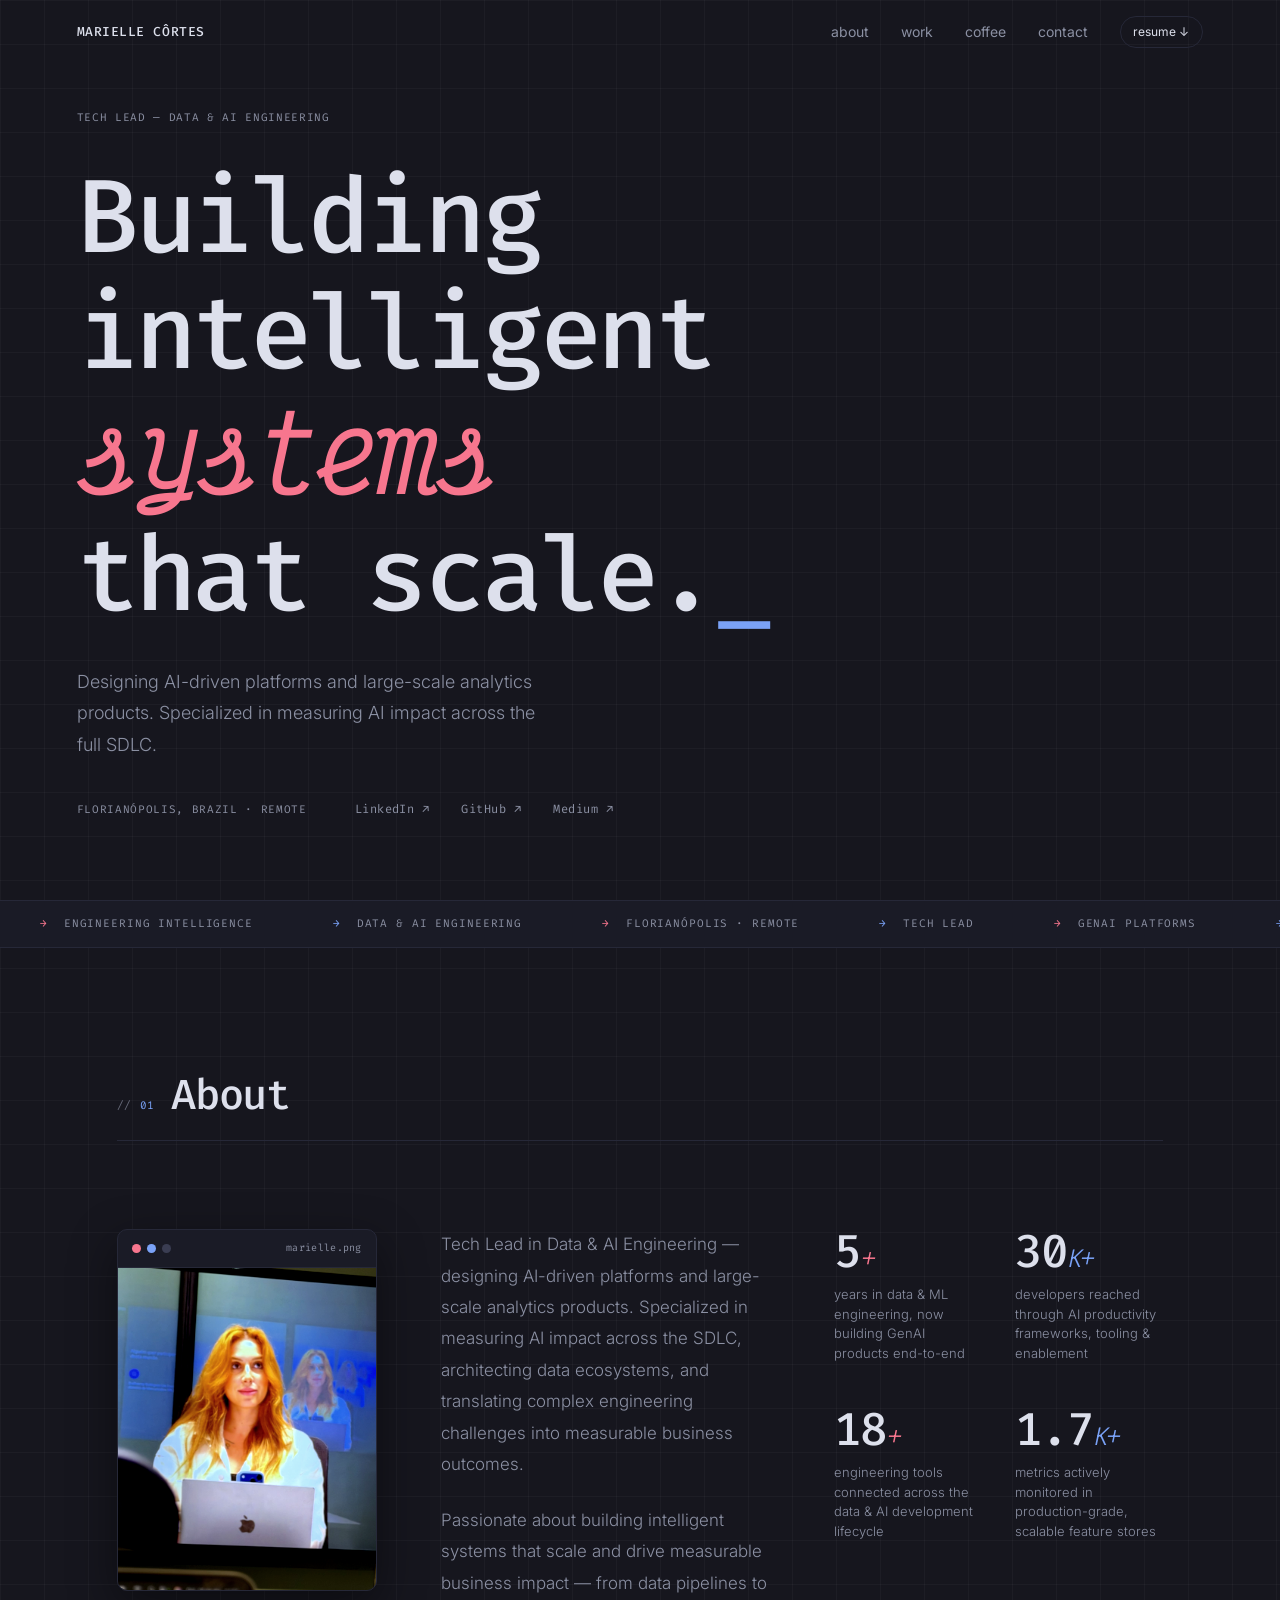
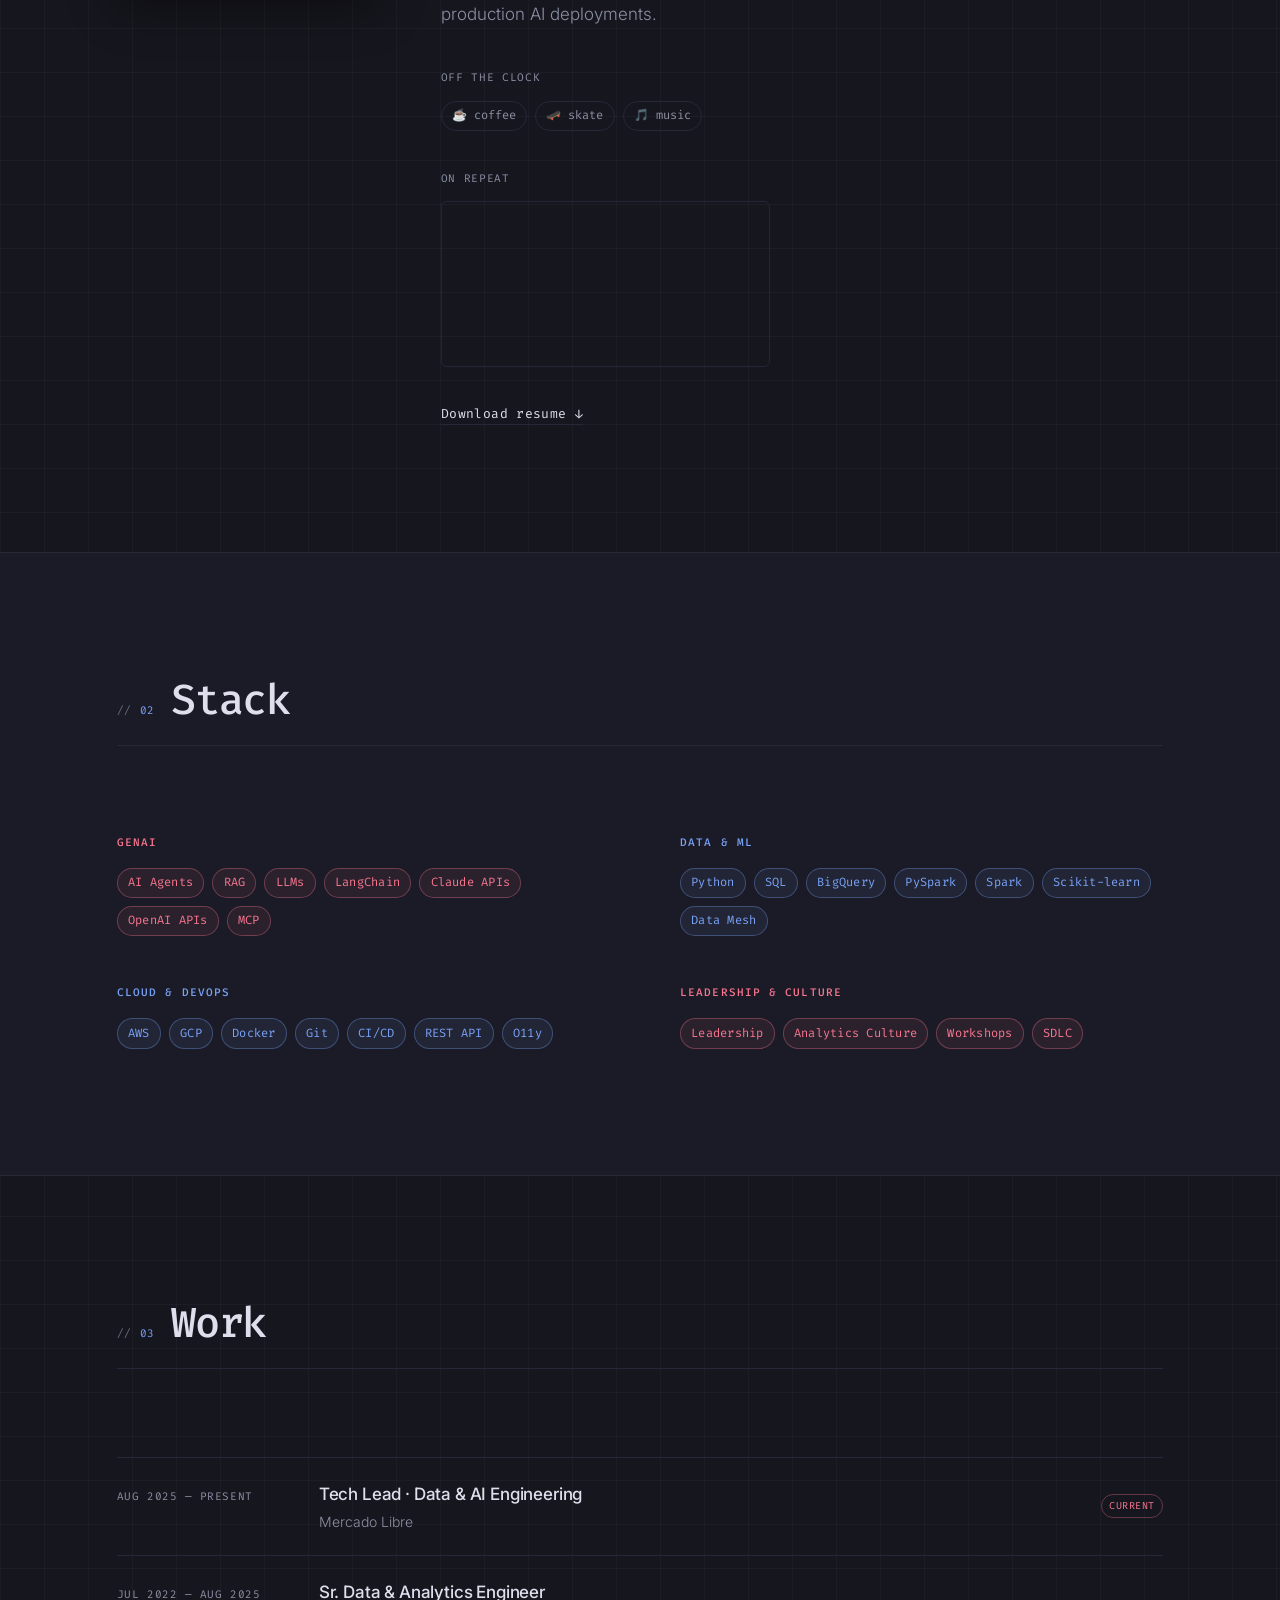
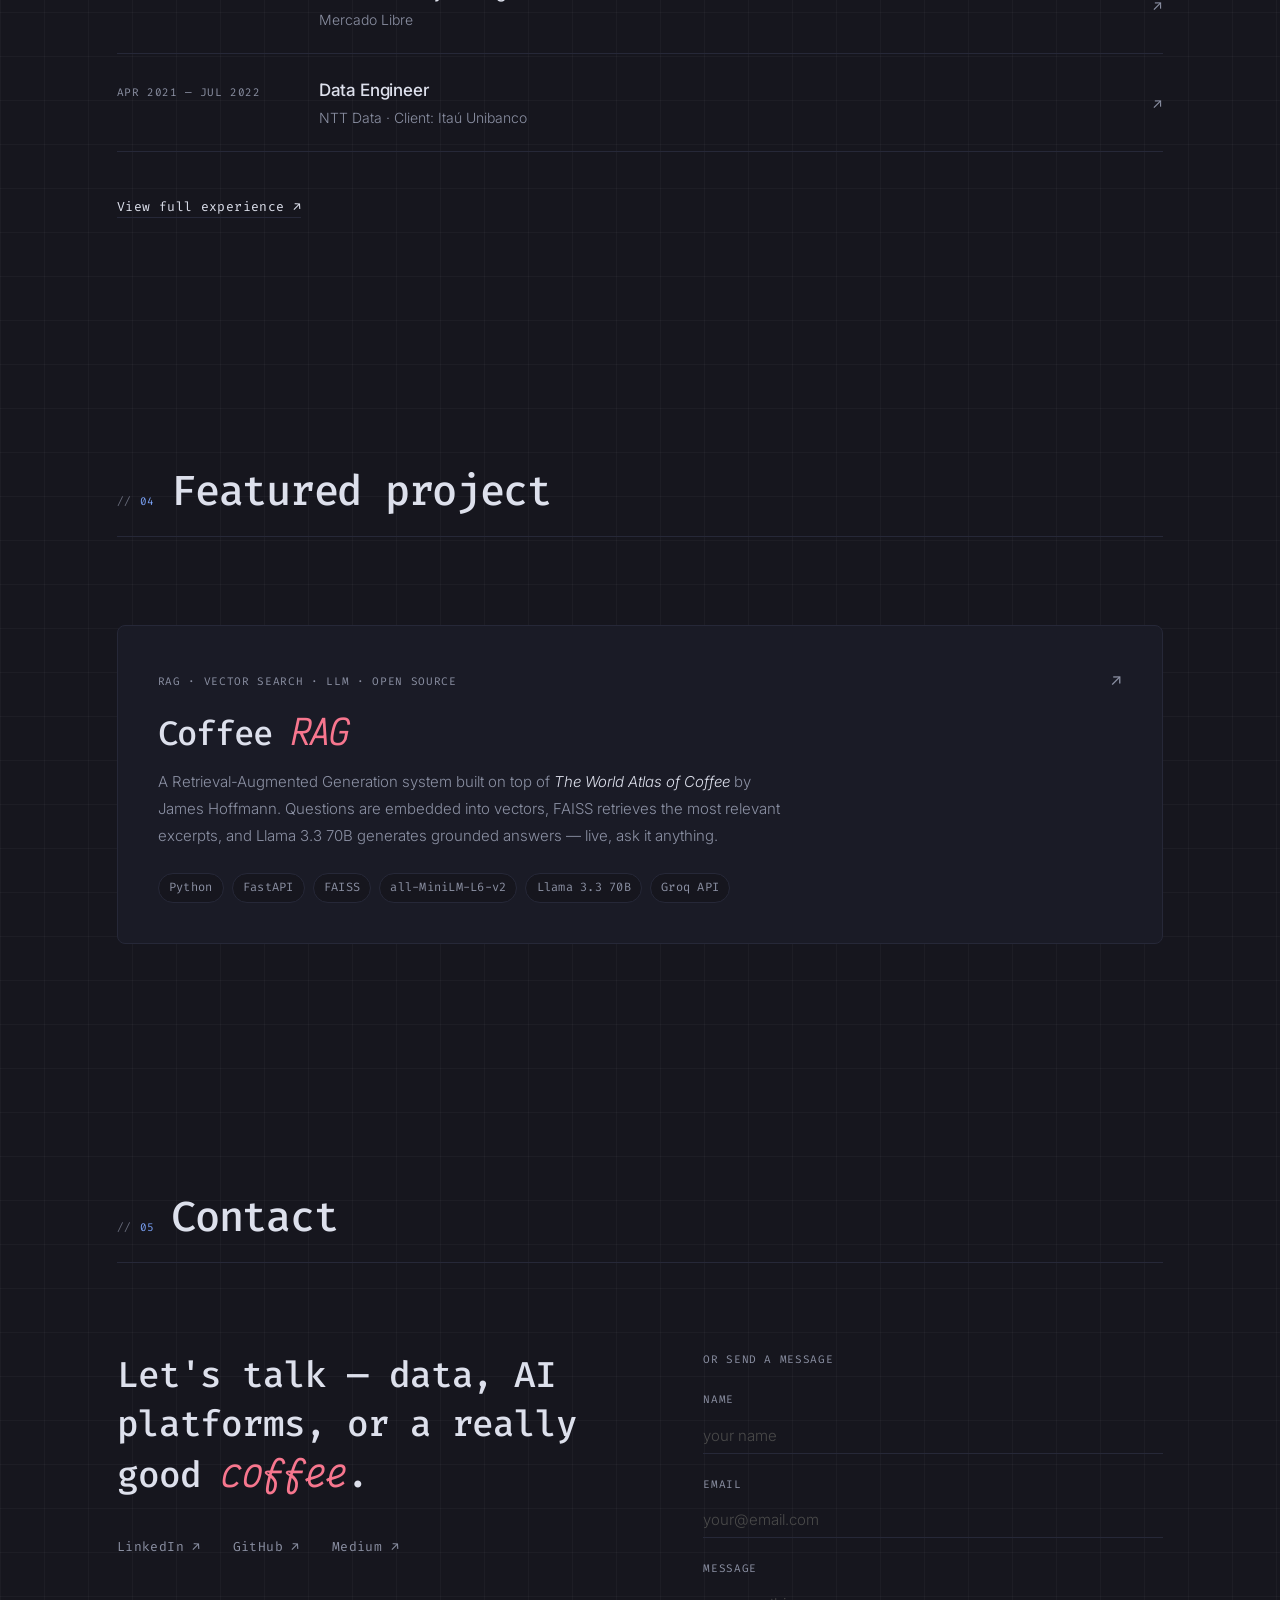
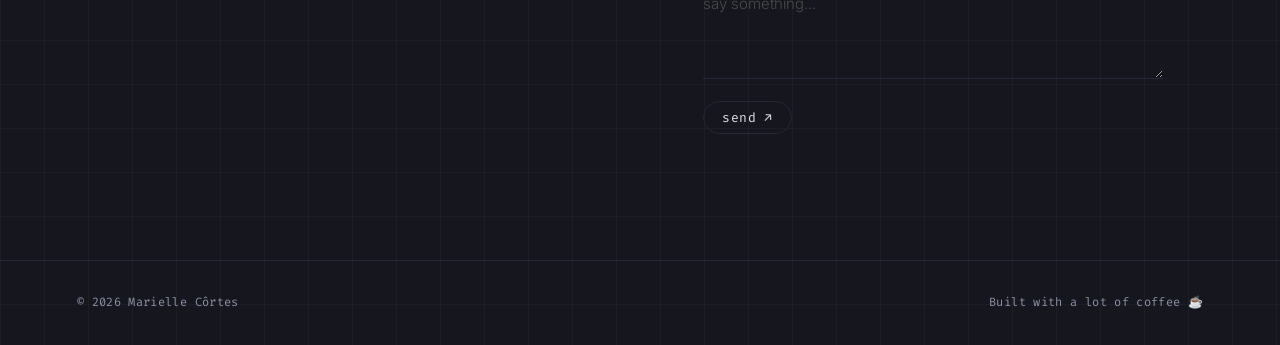
==== commit aee9f659: "Portfolio v2 — dark VSCode-style redesign, mobile-first - Tokyo Night palette (pink/blue/gray), Fira" ====
--- a/index.html
+++ b/index.html
@@ -3,296 +3,347 @@
 <head>
   <meta charset="UTF-8" />
   <meta name="viewport" content="width=device-width, initial-scale=1.0" />
-  <title>Marielle Côrtes</title>
-  <link rel="icon" type="image/svg+xml" href="assets/favicon.svg" />
+  <title>Marielle Côrtes — Tech Lead, Data & AI</title>
+  <meta name="description" content="Tech Lead in Data & AI Engineering. Building intelligent systems that scale." />
+  <meta name="theme-color" content="#16161E" />
+  <link rel="icon" href="assets/favicon.svg?v=2" type="image/svg+xml" />
   <link rel="preconnect" href="https://fonts.googleapis.com" />
   <link rel="preconnect" href="https://fonts.gstatic.com" crossorigin />
-  <link href="https://fonts.googleapis.com/css2?family=Fredoka:wght@300;400;500;600;700&family=Space+Mono:ital,wght@0,400;0,700;1,400&family=Caveat:wght@400;600;700&display=swap" rel="stylesheet" />
+  <link href="https://fonts.googleapis.com/css2?family=Fira+Code:wght@400;500;600&family=Inter:ital,opsz,wght@0,14..32,300..600;1,14..32,300..600&family=Victor+Mono:ital,wght@1,400;1,500&display=swap" rel="stylesheet" />
   <link rel="stylesheet" href="styles/main.css" />
 </head>
 <body>
 
-  <!-- custom cursor -->
-  <div id="cursor" aria-hidden="true">
-    <img src="assets/cursor-smile.svg" alt="" draggable="false" />
+  <!-- ── NAV ── -->
+  <nav class="nav" id="nav">
+    <a href="#hero" class="nav__name" aria-label="Marielle Côrtes — back to top">
+      <span class="nav__name-full">Marielle Côrtes</span>
+      <span class="nav__name-short" aria-hidden="true">MC</span>
+    </a>
+    <div class="nav__links">
+      <a href="#about" class="nav__hide-sm">about</a>
+      <a href="#work">work</a>
+      <a href="pages/coffee.html">coffee</a>
+      <a href="#contact">contact</a>
+      <a href="assets/resume.pdf" download="Marielle_Cortes_Resume.pdf" class="nav__cta">resume ↓</a>
+    </div>
+  </nav>
+
+  <!-- ── HERO ── -->
+  <section class="hero" id="hero">
+    <div class="hero__inner">
+      <div class="hero__label">
+        <span class="mono-label">Tech Lead — Data &amp; AI Engineering</span>
+      </div>
+
+      <h1 class="hero__title">
+        Building<br>
+        intelligent<br>
+        <em>systems</em><br>
+        that scale.<span class="cursor-blink" aria-hidden="true">_</span>
+      </h1>
+
+      <p class="hero__desc">
+        Designing AI-driven platforms and large-scale analytics products.
+        Specialized in measuring AI impact across the full SDLC.
+      </p>
+
+      <div class="hero__meta">
+        <span class="mono-label">Florianópolis, Brazil · Remote</span>
+        <nav class="hero__social">
+          <a href="https://linkedin.com/in/mariellecortes" target="_blank" rel="noopener">LinkedIn ↗</a>
+          <a href="https://github.com/mariellecortes" target="_blank" rel="noopener">GitHub ↗</a>
+          <a href="https://medium.com/@mariellecortes" target="_blank" rel="noopener">Medium ↗</a>
+        </nav>
+      </div>
+    </div>
+
+  </section>
+
+  <!-- ── MARQUEE ── -->
+  <div class="marquee" aria-hidden="true">
+    <div class="marquee__track">
+      <span class="marquee__item">Engineering Intelligence</span>
+      <span class="marquee__item">Data &amp; AI Engineering</span>
+      <span class="marquee__item">Florianópolis · Remote</span>
+      <span class="marquee__item">Tech Lead</span>
+      <span class="marquee__item">GenAI Platforms</span>
+      <span class="marquee__item">Analytics at Scale</span>
+      <span class="marquee__item">Engineering Intelligence</span>
+      <span class="marquee__item">Data &amp; AI Engineering</span>
+      <span class="marquee__item">Florianópolis · Remote</span>
+      <span class="marquee__item">Tech Lead</span>
+      <span class="marquee__item">GenAI Platforms</span>
+      <span class="marquee__item">Analytics at Scale</span>
+    </div>
   </div>
 
-
-  <!-- deco -->
-  <div class="deco" style="top:18%;left:22%;font-size:.8rem;animation-delay:.6s">✦</div>
-  <div class="deco" style="bottom:28%;right:3%;font-size:.55rem;animation-delay:2s">★</div>
-  <div class="deco" style="bottom:14%;left:30%;font-size:.65rem;animation-delay:1.4s">♡</div>
-
-  <!-- ── TOP BAR ────────────────────────────── -->
-  <header class="topbar">
-    <div class="topbar__identity">
-      <p class="topbar__name">Marielle Côrtes <span class="topbar__star">✦</span></p>
-      <span class="topbar__sep">·</span>
-      <span class="topbar__role">Tech Lead in Data & AI Engineering</span>
-    </div>
-  </header>
-
-  <!-- ── MAIN ──────────────────────────────── -->
-  <main class="main">
-    <!-- LEFT col: avatar anchored to bottom + info -->
-    <div class="avatar-col">
-      <div class="avatar-col__img">
-        <img src="assets/avatar.png" alt="Marielle Côrtes" id="avatarImg" />
-        <button class="avatar-toggle" id="avatarToggle">✦ real me</button>
-        <span class="sparkle sparkle--1">✦</span>
-        <span class="sparkle sparkle--2">✦</span>
-        <span class="sparkle sparkle--3">★</span>
-        <span class="sparkle sparkle--4">✦</span>
-        <span class="sparkle sparkle--5">◆</span>
-      </div>
-      <div class="avatar-col__info">
-        <p class="avatar-loc">📍 Florianópolis, Brazil · Remote</p>
-        <div class="avatar-social">
-          <a href="https://linkedin.com/in/mariellecortes" target="_blank" rel="noopener" class="social-icon social-icon--blue" title="LinkedIn">
-            <svg viewBox="0 0 24 24" fill="currentColor"><path d="M20.447 20.452h-3.554v-5.569c0-1.328-.027-3.037-1.852-3.037-1.853 0-2.136 1.445-2.136 2.939v5.667H9.351V9h3.414v1.561h.046c.477-.9 1.637-1.85 3.37-1.85 3.601 0 4.267 2.37 4.267 5.455v6.286zM5.337 7.433a2.062 2.062 0 01-2.063-2.065 2.064 2.064 0 112.063 2.065zm1.782 13.019H3.555V9h3.564v11.452zM22.225 0H1.771C.792 0 0 .774 0 1.729v20.542C0 23.227.792 24 1.771 24h20.451C23.2 24 24 23.227 24 22.271V1.729C24 .774 23.2 0 22.222 0h.003z"/></svg>
-          </a>
-          <a href="https://medium.com/@mariellecortes" target="_blank" rel="noopener" class="social-icon social-icon--pink" title="Medium">
-            <svg viewBox="0 0 24 24" fill="currentColor"><path d="M13.54 12a6.8 6.8 0 01-6.77 6.82A6.8 6.8 0 010 12a6.8 6.8 0 016.77-6.82A6.8 6.8 0 0113.54 12zM20.96 12c0 3.54-1.51 6.42-3.38 6.42-1.87 0-3.39-2.88-3.39-6.42s1.52-6.42 3.39-6.42 3.38 2.88 3.38 6.42M24 12c0 3.17-.53 5.75-1.19 5.75-.66 0-1.19-2.58-1.19-5.75s.53-5.75 1.19-5.75C23.47 6.25 24 8.83 24 12z"/></svg>
-          </a>
-          <a href="https://github.com/mariellecortes" target="_blank" rel="noopener" class="social-icon social-icon--blue" title="GitHub">
-            <svg viewBox="0 0 24 24" fill="currentColor"><path d="M12 0C5.37 0 0 5.37 0 12c0 5.31 3.435 9.795 8.205 11.385.6.105.825-.255.825-.57 0-.285-.015-1.23-.015-2.235-3.015.555-3.795-.735-4.035-1.41-.135-.345-.72-1.41-1.23-1.695-.42-.225-1.02-.78-.015-.795.945-.015 1.62.87 1.845 1.23 1.08 1.815 2.805 1.305 3.495.99.105-.78.42-1.305.765-1.605-2.67-.3-5.46-1.335-5.46-5.925 0-1.305.465-2.385 1.23-3.225-.12-.3-.54-1.53.12-3.18 0 0 1.005-.315 3.3 1.23.96-.27 1.98-.405 3-.405s2.04.135 3 .405c2.295-1.56 3.3-1.23 3.3-1.23.66 1.65.24 2.88.12 3.18.765.84 1.23 1.905 1.23 3.225 0 4.605-2.805 5.625-5.475 5.925.435.375.81 1.095.81 2.22 0 1.605-.015 2.895-.015 3.3 0 .315.225.69.825.57A12.02 12.02 0 0024 12c0-6.63-5.37-12-12-12z"/></svg>
-          </a>
-        </div>
-        <a href="pages/experience" class="exp-btn">
-          <span>view full experience</span>
-          <span class="exp-btn__arrow">↗</span>
+  <!-- ── ABOUT ── -->
+  <section class="about section" id="about">
+    <div class="container">
+      <header class="section-header reveal">
+        <span class="section-num">01</span>
+        <h2 class="section-title">About</h2>
+      </header>
+
+      <div class="about__grid">
+        <div class="about__portrait reveal" style="--delay: 0s">
+          <div class="window">
+            <div class="window__bar" aria-hidden="true">
+              <span class="window__dot window__dot--pink"></span>
+              <span class="window__dot window__dot--blue"></span>
+              <span class="window__dot"></span>
+              <span class="window__file">marielle.png</span>
+            </div>
+            <figure class="portrait portrait--photo">
+              <img src="assets/photo.png" alt="Marielle Côrtes" />
+            </figure>
+          </div>
+        </div>
+
+        <div class="about__bio reveal" style="--delay: 0.1s">
+          <p>
+            Tech Lead in Data &amp; AI Engineering — designing AI-driven platforms and
+            large-scale analytics products. Specialized in measuring AI impact across the SDLC,
+            architecting data ecosystems, and translating complex engineering challenges into
+            measurable business outcomes.
+          </p>
+          <p>
+            Passionate about building intelligent systems that scale and drive measurable
+            business impact — from data pipelines to production AI deployments.
+          </p>
+
+          <div class="interests">
+            <span class="mono-label">Off the clock</span>
+            <div class="interests__row">
+              <span class="interest">☕ coffee</span>
+              <span class="interest">🛹 skate</span>
+              <span class="interest">🎵 music</span>
+            </div>
+          </div>
+
+          <div class="player">
+            <span class="mono-label">On repeat</span>
+            <iframe
+              class="player__embed"
+              title="SoundCloud player"
+              scrolling="no"
+              frameborder="no"
+              loading="lazy"
+              allow="autoplay"
+              src="https://w.soundcloud.com/player/?url=https%3A//soundcloud.com/user-23371164/my-boy-arlo-url-to-her-body&color=%23F7768E&auto_play=false&hide_related=true&show_comments=false&show_user=false&show_reposts=false&show_teaser=false&buying=false&liking=false&download=false&sharing=false&visual=false">
+            </iframe>
+          </div>
+
+          <a href="assets/resume.pdf" download="Marielle_Cortes_Resume.pdf" class="text-link">Download resume ↓</a>
+        </div>
+
+        <div class="stats reveal" style="--delay: 0.2s">
+          <div class="stat">
+            <p class="stat__value">
+              <span class="stat__n" data-target="5">0</span><span class="stat__suffix">+</span>
+            </p>
+            <span class="stat__label">years in data &amp; ML engineering, now building GenAI products end-to-end</span>
+          </div>
+          <div class="stat">
+            <p class="stat__value">
+              <span class="stat__n" data-target="30">0</span><span class="stat__suffix">K+</span>
+            </p>
+            <span class="stat__label">developers reached through AI productivity frameworks, tooling &amp; enablement</span>
+          </div>
+          <div class="stat">
+            <p class="stat__value">
+              <span class="stat__n" data-target="18">0</span><span class="stat__suffix">+</span>
+            </p>
+            <span class="stat__label">engineering tools connected across the data &amp; AI development lifecycle</span>
+          </div>
+          <div class="stat">
+            <p class="stat__value">
+              <span class="stat__n" data-target="1700" data-unit="k">0</span><span class="stat__suffix">K+</span>
+            </p>
+            <span class="stat__label">metrics actively monitored in production-grade, scalable feature stores</span>
+          </div>
+        </div>
+
+      </div>
+    </div>
+  </section>
+
+  <!-- ── STACK ── -->
+  <section class="stack section" id="stack">
+    <div class="container">
+      <header class="section-header reveal">
+        <span class="section-num">02</span>
+        <h2 class="section-title">Stack</h2>
+      </header>
+
+      <div class="stack__grid">
+        <div class="stack__group reveal" style="--delay: 0s">
+          <h3 class="stack__cat">GenAI</h3>
+          <div class="tags">
+            <span class="tag">AI Agents</span>
+            <span class="tag">RAG</span>
+            <span class="tag">LLMs</span>
+            <span class="tag">LangChain</span>
+            <span class="tag">Claude APIs</span>
+            <span class="tag">OpenAI APIs</span>
+            <span class="tag">MCP</span>
+          </div>
+        </div>
+        <div class="stack__group reveal" style="--delay: 0.1s">
+          <h3 class="stack__cat">Data &amp; ML</h3>
+          <div class="tags">
+            <span class="tag">Python</span>
+            <span class="tag">SQL</span>
+            <span class="tag">BigQuery</span>
+            <span class="tag">PySpark</span>
+            <span class="tag">Spark</span>
+            <span class="tag">Scikit-learn</span>
+            <span class="tag">Data Mesh</span>
+          </div>
+        </div>
+        <div class="stack__group reveal" style="--delay: 0.2s">
+          <h3 class="stack__cat">Cloud &amp; DevOps</h3>
+          <div class="tags">
+            <span class="tag">AWS</span>
+            <span class="tag">GCP</span>
+            <span class="tag">Docker</span>
+            <span class="tag">Git</span>
+            <span class="tag">CI/CD</span>
+            <span class="tag">REST API</span>
+            <span class="tag">O11y</span>
+          </div>
+        </div>
+        <div class="stack__group reveal" style="--delay: 0.3s">
+          <h3 class="stack__cat">Leadership &amp; Culture</h3>
+          <div class="tags">
+            <span class="tag">Leadership</span>
+            <span class="tag">Analytics Culture</span>
+            <span class="tag">Workshops</span>
+            <span class="tag">SDLC</span>
+          </div>
+        </div>
+      </div>
+    </div>
+  </section>
+
+  <!-- ── WORK ── -->
+  <section class="work section" id="work">
+    <div class="container">
+      <header class="section-header reveal">
+        <span class="section-num">03</span>
+        <h2 class="section-title">Work</h2>
+      </header>
+
+      <div class="work__list">
+        <a href="pages/experience.html" class="work-row reveal" style="--delay: 0s">
+          <span class="work-row__period">Aug 2025 — Present</span>
+          <span class="work-row__main">
+            <span class="work-row__role">Tech Lead · Data &amp; AI Engineering</span>
+            <span class="work-row__company">Mercado Libre</span>
+          </span>
+          <span class="work-row__tag">current</span>
         </a>
-        <a href="pages/coffee" class="exp-btn exp-btn--coffee">
-          <span>☕ ask about coffee</span>
-          <span class="exp-btn__arrow">↗</span>
+        <a href="pages/experience.html" class="work-row reveal" style="--delay: 0.08s">
+          <span class="work-row__period">Jul 2022 — Aug 2025</span>
+          <span class="work-row__main">
+            <span class="work-row__role">Sr. Data &amp; Analytics Engineer</span>
+            <span class="work-row__company">Mercado Libre</span>
+          </span>
+          <span class="work-row__arrow" aria-hidden="true">↗</span>
         </a>
-        <div class="action-btns">
-          <button class="action-btn action-btn--blue" id="hireBtn">
-            hire me ↓
-          </button>
-          <button class="action-btn action-btn--pink" id="openMsg">
-            send message ✉
-          </button>
-        </div>
-      </div>
-    </div>
-
-    <!-- RIGHT col: title + cards -->
-    <div class="content-col">
-
-      <section class="identity">
-        <div class="identity__roles">
-          <span class="badge badge--pink">✦ tech lead</span>
-          <span class="badge badge--blue">data & AI platforms</span>
-          <span class="badge badge--blue">engineering intelligence</span>
-          <span class="badge badge--outline">genai analytics</span>
-        </div>
-        <h1 class="identity__name">building<br>intelligent<br>systems<span class="identity__cursor">_</span></h1>
-        <p class="identity__bio">
-          Tech Lead in Data & AI Engineering — designing AI-driven platforms and large-scale analytics products. Specialized in measuring AI impact across the SDLC, architecting data ecosystems, and translating complex engineering challenges into measurable business outcomes. Passionate about building intelligent systems that scale and drive measurable business impact.
+        <a href="pages/experience.html" class="work-row reveal" style="--delay: 0.16s">
+          <span class="work-row__period">Apr 2021 — Jul 2022</span>
+          <span class="work-row__main">
+            <span class="work-row__role">Data Engineer</span>
+            <span class="work-row__company">NTT Data · Client: Itaú Unibanco</span>
+          </span>
+          <span class="work-row__arrow" aria-hidden="true">↗</span>
+        </a>
+      </div>
+
+      <a href="pages/experience.html" class="text-link reveal" style="--delay: 0.24s">View full experience ↗</a>
+    </div>
+  </section>
+
+  <!-- ── FEATURED PROJECT ── -->
+  <section class="project section" id="project">
+    <div class="container">
+      <header class="section-header reveal">
+        <span class="section-num">04</span>
+        <h2 class="section-title">Featured project</h2>
+      </header>
+
+      <a href="pages/coffee.html" class="project-card reveal" style="--delay: 0.1s">
+        <div class="project-card__head">
+          <span class="mono-label">RAG · Vector search · LLM · Open source</span>
+          <span class="project-card__arrow" aria-hidden="true">↗</span>
+        </div>
+        <h3 class="project-card__title">Coffee <em>RAG</em></h3>
+        <p class="project-card__desc">
+          A Retrieval-Augmented Generation system built on top of <em>The World Atlas of Coffee</em>
+          by James Hoffmann. Questions are embedded into vectors, FAISS retrieves the most relevant
+          excerpts, and Llama 3.3 70B generates grounded answers — live, ask it anything.
         </p>
-      </section>
-
-      <div class="widgets">
-
-        <!-- ① NUMBERS -->
-        <div class="widget-card" id="w-stats">
-          <p class="wlabel">★ numbers</p>
-          <div class="stats">
-            <div class="stat"><span class="stat__n pink">5+</span><span class="stat__d">years in data & ML engineering, now building GenAI products end-to-end</span></div>
-            <div class="stat"><span class="stat__n blue">30K+</span><span class="stat__d">developers reached through AI productivity frameworks, tooling & enablement programs</span></div>
-            <div class="stat"><span class="stat__n pink">18+</span><span class="stat__d">engineering tools connected across the data & AI development lifecycle</span></div>
-            <div class="stat"><span class="stat__n blue">1.7K+</span><span class="stat__d">metrics actively monitored in production-grade, scalable feature stores</span></div>
-          </div>
-        </div>
-
-        <!-- ② INTERESTS -->
-        <div class="widget-card" id="w-hobbies">
-          <p class="wlabel">◎ interests</p>
-          <div class="hobbies">
-            <span class="hobby">💻 data & AI</span>
-            <span class="hobby">☕ coffee</span>
-            <span class="hobby">🛹 skate</span>
-            <span class="hobby">🎵 music</span>
-          </div>
-        </div>
-
-        <!-- ⑤ PROGRESS / LOG -->
-        <div class="widget-card" id="w-progress">
-          <p class="wlabel" id="logLabel">◈ booting systems</p>
-          <div class="log-body">
-            <div class="log-legends">
-              <span class="log-legend log-legend--blue">data pipelines</span>
-              <span class="log-legend log-legend--pink">AI models</span>
-              <span class="log-legend log-legend--yellow">impact metrics</span>
-            </div>
-            <div class="log-track">
-              <div class="log-seg log-seg--blue"  id="logBlue"></div>
-              <div class="log-seg log-seg--pink"  id="logPink"></div>
-              <div class="log-seg log-seg--yellow" id="logYellow"></div>
-            </div>
-            <p class="log-msg" id="logMsg">initializing...</p>
-          </div>
-        </div>
-
-        <!-- ④ PLAYER -->
-        <div class="widget-card widget-card--player" id="w-player">
-          <iframe
-            class="sc-embed"
-            scrolling="no"
-            frameborder="no"
-            allow="autoplay"
-            src="https://w.soundcloud.com/player/?url=https%3A//soundcloud.com/user-23371164/my-boy-arlo-url-to-her-body&color=%23ff5fad&auto_play=false&hide_related=true&show_comments=false&show_user=false&show_reposts=false&show_teaser=false&buying=false&liking=false&download=false&sharing=false">
-          </iframe>
-        </div>
-
-        <!-- ③ TECH STACK -->
-        <div class="widget-card" id="w-stack">
-          <p class="wlabel">✶ tech stack</p>
-          <div class="stack-tags">
-            <span class="stag-theme">genai</span>
-            <span class="stag stag--pink stag--lg">AI Agents</span>
-            <span class="stag stag--pink stag--lg">RAG</span>
-            <span class="stag stag--pink stag--lg">LLMs</span>
-            <span class="stag stag--pink">LangChain</span>
-            <span class="stag stag--pink">Claude APIs</span>
-            <span class="stag stag--pink">OpenAI APIs</span>
-            <span class="stag stag--pink">MCP</span>
-
-            <span class="stag-theme">data & ml</span>
-            <span class="stag stag--blue">Python</span>
-            <span class="stag stag--blue">SQL</span>
-            <span class="stag stag--blue">BigQuery</span>
-            <span class="stag stag--blue">PySpark</span>
-            <span class="stag stag--blue">Spark</span>
-            <span class="stag stag--blue">Scikit-learn</span>
-            <span class="stag stag--blue">Data Mesh</span>
-
-            <span class="stag-theme">cloud & devops</span>
-            <span class="stag stag--blue">AWS</span>
-            <span class="stag stag--blue">GCP</span>
-            <span class="stag stag--blue">Docker</span>
-            <span class="stag stag--blue">Git</span>
-            <span class="stag stag--blue">CI/CD</span>
-            <span class="stag stag--blue">RestAPI</span>
-            <span class="stag stag--blue">O11y</span>
-
-            <span class="stag-theme">leadership & culture</span>
-            <span class="stag stag--pink">Leadership</span>
-            <span class="stag stag--pink stag--lg">Analytics Culture</span>
-            <span class="stag stag--pink">Workshops</span>
-          </div>
-        </div>
-
-      </div><!-- /widgets -->
-    </div><!-- /content-col -->
-  </main>
-
-  <!-- ── TAMAGOTCHI (floating draggable) ───── -->
-  <div id="tamagotchi">
-    <div class="tama-chain">
-      <div class="tama-chain__ring"></div>
-      <div class="tama-chain__bead"></div>
-      <div class="tama-chain__bead"></div>
-      <div class="tama-chain__bead"></div>
-      <div class="tama-chain__bead"></div>
-    </div>
-    <div class="tama-body">
-      <div class="tama-screen-wrap">
-        <canvas id="tamaCanvas" width="80" height="60"></canvas>
-      </div>
-      <div class="tama-btns">
-        <button class="tama-btn" id="tamaFeed"  title="feed ♡">●</button>
-        <button class="tama-btn" id="tamaPlay"  title="play ★">●</button>
-        <button class="tama-btn" id="tamaSleep" title="sleep zzz">●</button>
-      </div>
-      <p class="tama-label">✦ leo ✦</p>
-      <p class="tama-cta">pet me ♡</p>
-    </div>
-  </div>
-
-  <!-- ── MESSAGE MODAL ────────────────────────── -->
-  <div id="msgModal" class="msg-modal" aria-hidden="true">
-    <div class="msg-modal__overlay" id="msgOverlay"></div>
-    <div class="msg-modal__card">
-      <button class="msg-modal__close" id="msgClose">✕</button>
-      <p class="wlabel">✦ send a message</p>
-      <form id="msgForm" action="https://formspree.io/f/meewjajl" method="POST">
-        <div class="msg-field">
-          <label for="msgName">name</label>
-          <input type="text" id="msgName" name="name" required placeholder="your name" />
-        </div>
-        <div class="msg-field">
-          <label for="msgEmail">email</label>
-          <input type="email" id="msgEmail" name="email" required placeholder="your@email.com" />
-        </div>
-        <div class="msg-field">
-          <label for="msgText">message</label>
-          <textarea id="msgText" name="message" required rows="4" placeholder="say something..."></textarea>
-        </div>
-        <button type="submit" class="msg-submit">send ↗</button>
-      </form>
-      <p class="msg-success" id="msgSuccess" hidden>message sent! i'll get back to you soon ♡</p>
-    </div>
-  </div>
-
-  <script src="scripts/photo.js"></script>
-  <script src="scripts/cursor.js"></script>
-  <script src="scripts/tamagotchi.js"></script>
-  <script src="scripts/contact.js"></script>
-  <script>
-    const phases = [
-      { label: '◈ loading pipelines',  msg: 'fetching data from 18+ sources...',      blue: 72, pink: 0,  yellow: 0  },
-      { label: '◈ running inference',  msg: 'spinning up AI models across the stack...', blue: 72, pink: 65, yellow: 0  },
-      { label: '◈ computing impact',   msg: 'measuring outcomes across 30K+ devs...',  blue: 72, pink: 65, yellow: 58 },
-      { label: '✓ systems operational',msg: 'intelligence deployed to production ♡',   blue: 72, pink: 65, yellow: 58 },
-    ];
-    let phase = 0;
-    const logBlue   = document.getElementById('logBlue');
-    const logPink   = document.getElementById('logPink');
-    const logYellow = document.getElementById('logYellow');
-    const logMsg    = document.getElementById('logMsg');
-    const logLabel  = document.getElementById('logLabel');
-
-    function runPhase(i) {
-      const p = phases[i];
-      logLabel.textContent = p.label;
-      logMsg.textContent   = p.msg;
-      logBlue.style.width   = p.blue   + '%';
-      logPink.style.width   = p.pink   + '%';
-      logYellow.style.width = p.yellow + '%';
-    }
-
-    function tick() {
-      runPhase(phase);
-      phase = (phase + 1) % phases.length;
-      if (phase === 0) {
-        setTimeout(() => {
-          logBlue.style.width = logPink.style.width = logYellow.style.width = '0%';
-          logLabel.textContent = '◈ booting systems';
-          logMsg.textContent   = 'initializing...';
-          setTimeout(() => tick(), 800);
-        }, 2200);
-      } else {
-        setTimeout(tick, phase === phases.length - 1 ? 2200 : 1400);
-      }
-    }
-
-    setTimeout(tick, 600);
-  </script>
-  <script>
-    document.getElementById('hireBtn').addEventListener('click', () => {
-      fetch('assets/resume.pdf')
-        .then(r => r.blob())
-        .then(blob => {
-          const url = URL.createObjectURL(blob);
-          const a = document.createElement('a');
-          a.href = url;
-          a.download = 'Marielle_Cortes_Resume.pdf';
-          a.click();
-          URL.revokeObjectURL(url);
-        });
-    });
-  </script>
+        <div class="tags">
+          <span class="tag">Python</span>
+          <span class="tag">FastAPI</span>
+          <span class="tag">FAISS</span>
+          <span class="tag">all-MiniLM-L6-v2</span>
+          <span class="tag">Llama 3.3 70B</span>
+          <span class="tag">Groq API</span>
+        </div>
+      </a>
+    </div>
+  </section>
+
+  <!-- ── CONTACT ── -->
+  <section class="contact section" id="contact">
+    <div class="container">
+      <header class="section-header reveal">
+        <span class="section-num">05</span>
+        <h2 class="section-title">Contact</h2>
+      </header>
+
+      <div class="contact__grid">
+        <div class="contact__inner">
+          <p class="contact__lead reveal" style="--delay: 0.1s">
+            Let's talk — data, AI platforms, or a really good <em>coffee</em>.
+          </p>
+          <nav class="contact__links reveal" style="--delay: 0.3s">
+            <a href="https://linkedin.com/in/mariellecortes" target="_blank" rel="noopener">LinkedIn ↗</a>
+            <a href="https://github.com/mariellecortes" target="_blank" rel="noopener">GitHub ↗</a>
+            <a href="https://medium.com/@mariellecortes" target="_blank" rel="noopener">Medium ↗</a>
+          </nav>
+        </div>
+
+        <form class="msg-form reveal" id="msgForm" action="https://formspree.io/f/meewjajl" method="POST" style="--delay: 0.2s">
+          <span class="mono-label">Or send a message</span>
+          <div class="msg-field">
+            <label for="msgName">name</label>
+            <input type="text" id="msgName" name="name" required placeholder="your name" autocomplete="name" />
+          </div>
+          <div class="msg-field">
+            <label for="msgEmail">email</label>
+            <input type="email" id="msgEmail" name="email" required placeholder="your@email.com" autocomplete="email" />
+          </div>
+          <div class="msg-field">
+            <label for="msgText">message</label>
+            <textarea id="msgText" name="message" required rows="4" placeholder="say something..."></textarea>
+          </div>
+          <button type="submit" class="msg-submit">send ↗</button>
+          <p class="msg-success" id="msgSuccess" hidden>Message sent — I'll get back to you soon.</p>
+        </form>
+      </div>
+    </div>
+  </section>
+
+  <!-- ── FOOTER ── -->
+  <footer class="footer">
+    <span>© 2026 Marielle Côrtes</span>
+    <span>Built with a lot of coffee ☕</span>
+  </footer>
+
+  <script src="scripts/main.js"></script>
 </body>
 </html>
--- a/styles/main.css
+++ b/styles/main.css
@@ -1,1306 +1,932 @@
-/* ── reset ───────────────────────────────────── */
+/* ── RESET ── */
 *, *::before, *::after { box-sizing: border-box; margin: 0; padding: 0; }
 
-/* ── tokens ──────────────────────────────────── */
+/* the hidden attribute must win over component display rules */
+[hidden] { display: none !important; }
+
+/* ── DESIGN TOKENS (VSCode / Tokyo Night inspired) ── */
 :root {
-  --bg:        #0d0d12;
-  --surface:   #14141c;
-  --surface2:  #1c1c28;
-  --border:    rgba(255,255,255,0.07);
-  --pink:      #ff5fad;
-  --pink-dim:  rgba(255,95,173,0.12);
-  --pink-glow: rgba(255,95,173,0.25);
-  --blue:      #5eb3ff;
-  --blue-dim:  rgba(94,179,255,0.12);
-  --blue-glow: rgba(94,179,255,0.25);
-  --text:      #eeeaf8;
-  --muted:     #5a5870;
-  --radius:    16px;
-}
-
-/* ── custom cursor ───────────────────────────── */
-* { cursor: none !important; }
-
-#cursor {
+  --bg:        #16161E;
+  --bg-subtle: #1A1B26;
+  --fg:        #DDE0EC;
+  --muted:     #8B90A3;
+  --border:    #262838;
+  --accent:    #F7768E; /* pink */
+  --blue:      #7AA2F7;
+
+  --f-display: 'Fira Code', monospace;
+  --f-serif:   'Victor Mono', monospace;
+  --f-body:    'Inter', sans-serif;
+  --f-mono:    'Fira Code', monospace;
+
+  --nav-h:   60px;
+  --max-w:   1200px;
+  --pad-x:   1.25rem;
+  --sec-gap: clamp(5rem, 14vh, 10rem);
+}
+
+/* ── BASE (mobile-first) ── */
+html {
+  scroll-behavior: smooth;
+  scroll-padding-top: calc(var(--nav-h) + 1rem);
+}
+
+body {
+  background-color: var(--bg);
+  background-image:
+    linear-gradient(rgba(255, 255, 255, 0.03) 1px, transparent 1px),
+    linear-gradient(90deg, rgba(255, 255, 255, 0.03) 1px, transparent 1px);
+  background-size: 44px 44px;
+  color: var(--fg);
+  font-family: var(--f-body);
+  font-size: 1rem;
+  line-height: 1.65;
+  -webkit-font-smoothing: antialiased;
+  overflow-x: hidden;
+}
+
+a { color: inherit; text-decoration: none; }
+
+::selection {
+  background: var(--accent);
+  color: var(--bg);
+}
+
+:focus-visible {
+  outline: 1px solid var(--blue);
+  outline-offset: 3px;
+  border-radius: 2px;
+}
+
+/* ── NAV ── */
+.nav {
   position: fixed;
-  top: 0; left: 0;
-  width: 58px;
-  height: 58px;
-  pointer-events: none;
-  z-index: 9999;
-  will-change: transform;
-  /* arrow tip is at ~(4,2) inside the 58x58 SVG */
-  margin-left: -4px;
-  margin-top: -2px;
-  transition: filter .15s ease, transform .08s ease;
-  filter: drop-shadow(1px 2px 3px rgba(0,0,0,.5));
-}
-
-#cursor img {
+  inset: 0 0 auto;
+  z-index: 100;
+  height: var(--nav-h);
+  display: flex;
+  align-items: center;
+  justify-content: space-between;
+  padding: 0 var(--pad-x);
+  transition: background 0.4s, border-bottom 0.4s;
+}
+
+.nav.scrolled {
+  background: rgba(22, 22, 30, 0.72);
+  backdrop-filter: blur(16px);
+  -webkit-backdrop-filter: blur(16px);
+  border-bottom: 1px solid var(--border);
+}
+
+.nav__name {
+  font-family: var(--f-mono);
+  font-size: 0.8125rem;
+  font-weight: 500;
+  letter-spacing: 0.04em;
+  text-transform: uppercase;
+}
+
+.nav__name-full { display: none; }
+.nav__name-short { display: inline; }
+
+.nav__links {
+  display: flex;
+  align-items: center;
+  gap: 1.125rem;
+  font-size: 0.8125rem;
+  color: var(--muted);
+}
+
+.nav__links a { transition: color 0.2s; }
+.nav__links a:hover { color: var(--fg); }
+
+.nav__hide-sm { display: none; }
+
+.nav__cta {
+  color: var(--fg) !important;
+  border: 1px solid var(--border);
+  padding: 0.3rem 0.8rem;
+  border-radius: 100px;
+  font-size: 0.75rem;
+  white-space: nowrap;
+  transition: background 0.25s, border-color 0.25s, color 0.25s !important;
+}
+
+.nav__cta:hover {
+  background: var(--fg);
+  color: var(--bg) !important;
+  border-color: var(--fg);
+}
+
+/* ── HERO ── */
+.hero {
+  min-height: 100dvh;
+  min-height: 100svh;
+  display: flex;
+  flex-direction: column;
+  justify-content: flex-end;
+  padding: calc(var(--nav-h) + 2rem) var(--pad-x) 3.5rem;
+  position: relative;
+}
+
+.hero__inner {
+  max-width: var(--max-w);
+  margin: 0 auto;
+  width: 100%;
+}
+
+.hero__label {
+  display: flex;
+  flex-direction: column;
+  align-items: flex-start;
+  gap: 0.875rem;
+  margin-bottom: 2rem;
+}
+
+.mono-label {
+  font-family: var(--f-mono);
+  font-size: 0.6875rem;
+  letter-spacing: 0.06em;
+  text-transform: uppercase;
+  color: var(--muted);
+}
+
+.hero__title {
+  font-family: var(--f-display);
+  font-weight: 500;
+  font-size: clamp(2.125rem, 10vw, 6.5rem);
+  line-height: 1.12;
+  letter-spacing: -0.04em;
+  margin-bottom: 2rem;
+}
+
+.hero__title em {
+  font-family: var(--f-serif);
+  font-style: italic;
+  font-weight: 500;
+  color: var(--accent);
+  letter-spacing: -0.02em;
+}
+
+.cursor-blink {
+  color: var(--blue);
+  font-weight: 400;
+  animation: blink 1.1s steps(2, start) infinite;
+}
+
+@keyframes blink {
+  to { visibility: hidden; }
+}
+
+.hero__desc {
+  font-size: 1rem;
+  color: var(--muted);
+  font-weight: 300;
+  max-width: 460px;
+  line-height: 1.75;
+  margin-bottom: 2.5rem;
+}
+
+.hero__meta {
+  display: flex;
+  flex-direction: column;
+  align-items: flex-start;
+  gap: 1.25rem;
+}
+
+.hero__social {
+  display: flex;
+  gap: 1.5rem;
+}
+
+.hero__social a {
+  font-family: var(--f-mono);
+  font-size: 0.75rem;
+  letter-spacing: 0.04em;
+  color: var(--muted);
+  transition: color 0.2s;
+}
+
+.hero__social a:hover { color: var(--fg); }
+
+/* ── MARQUEE ── */
+.marquee {
+  overflow: hidden;
+  border-top: 1px solid var(--border);
+  border-bottom: 1px solid var(--border);
+  padding: 0.875rem 0;
+  background: var(--bg-subtle);
+  user-select: none;
+}
+
+.marquee__track {
+  display: flex;
+  width: max-content;
+  animation: marquee 28s linear infinite;
+}
+
+.marquee__item {
+  white-space: nowrap;
+  padding: 0 2rem;
+  font-family: var(--f-mono);
+  font-size: 0.6875rem;
+  letter-spacing: 0.08em;
+  text-transform: uppercase;
+  color: var(--muted);
+}
+
+.marquee__item::before {
+  content: '→ ';
+  color: var(--accent);
+  margin-right: 0.5rem;
+}
+
+.marquee__item:nth-child(even)::before { color: var(--blue); }
+
+@keyframes marquee {
+  from { transform: translateX(0); }
+  to   { transform: translateX(-50%); }
+}
+
+/* ── SHARED SECTION ── */
+.section { padding: var(--sec-gap) 0; }
+
+.container {
+  max-width: var(--max-w);
+  margin: 0 auto;
+  padding: 0 var(--pad-x);
+}
+
+.section-header {
+  display: flex;
+  align-items: baseline;
+  gap: 1rem;
+  padding-bottom: 1.5rem;
+  border-bottom: 1px solid var(--border);
+  margin-bottom: clamp(2.5rem, 7vw, 5.5rem);
+}
+
+.section-num {
+  font-family: var(--f-mono);
+  font-size: 0.6875rem;
+  letter-spacing: 0.06em;
+  color: var(--blue);
+}
+
+/* code-comment prefix, VSCode style */
+.section-num::before {
+  content: '// ';
+  color: var(--muted);
+  opacity: 0.7;
+}
+
+.section-title {
+  font-family: var(--f-display);
+  font-weight: 500;
+  font-size: clamp(1.5rem, 4.5vw, 2.625rem);
+  letter-spacing: -0.03em;
+  line-height: 1;
+}
+
+/* ── ABOUT ── */
+.about__grid {
+  display: grid;
+  grid-template-columns: 1fr;
+  gap: 3rem;
+  align-items: start;
+}
+
+/* portrait + avatar toggle */
+.about__portrait {
+  display: flex;
+  flex-direction: column;
+  align-items: flex-start;
+  gap: 0.875rem;
+}
+
+/* editor-window frame around the photo */
+.window {
+  width: min(260px, 68vw);
+  border: 1px solid var(--border);
+  border-radius: 10px;
+  background: var(--bg-subtle);
+  overflow: hidden;
+  box-shadow: 0 16px 48px rgba(0, 0, 0, 0.45);
+}
+
+.window__bar {
+  display: flex;
+  align-items: center;
+  gap: 6px;
+  padding: 0.625rem 0.875rem;
+  border-bottom: 1px solid var(--border);
+}
+
+.window__dot {
+  width: 9px;
+  height: 9px;
+  border-radius: 50%;
+  background: #3A3D52;
+}
+
+.window__dot--pink { background: var(--accent); }
+.window__dot--blue { background: var(--blue); }
+
+.window__file {
+  margin-left: auto;
+  font-family: var(--f-mono);
+  font-size: 0.625rem;
+  letter-spacing: 0.03em;
+  color: var(--muted);
+}
+
+.portrait {
+  width: 100%;
+  aspect-ratio: 4 / 5;
+  overflow: hidden;
+  background: var(--bg-subtle);
+}
+
+.portrait img {
   width: 100%;
   height: 100%;
-  object-fit: contain;
-  display: block;
-  animation: cursor-hue 20s ease-in-out infinite;
-}
-
-@keyframes cursor-hue {
-  0%,  18% { filter: hue-rotate(0deg)   saturate(1)   brightness(1);   } /* yellow */
-  25%, 43% { filter: hue-rotate(162deg) saturate(1.3) brightness(1);   } /* blue   */
-  50%, 68% { filter: hue-rotate(282deg) saturate(1.4) brightness(1.1); } /* pink   */
-  75%, 90% { filter: hue-rotate(0deg)   saturate(0)   brightness(2);   } /* white  */
-  100%     { filter: hue-rotate(0deg)   saturate(1)   brightness(1);   } /* yellow */
-}
-
-#cursor.cursor--hover {
-  filter: drop-shadow(0 0 8px rgba(255,224,0,.55)) drop-shadow(1px 2px 3px rgba(0,0,0,.5));
-  transform: scale(1.12);
-}
-
-#cursor.cursor--press {
-  filter: drop-shadow(0 0 10px var(--pink-glow));
-  transform: scale(0.9);
-}
-
-/* ── base ────────────────────────────────────── */
-html {
-  font-size: clamp(14px, 1vw, 22px);
-}
-
-html, body {
-  height: 100%;
-  overflow: hidden;
-  background-color: var(--bg);
-  background-image:
-    linear-gradient(rgba(255,255,255,0.03) 1px, transparent 1px),
-    linear-gradient(90deg, rgba(255,255,255,0.03) 1px, transparent 1px);
-  background-size: 44px 44px;
-  color: var(--text);
-  font-family: 'Fredoka', sans-serif;
-}
-
-body {
-  display: grid;
-  grid-template-rows: 48px 1fr;
-}
-
-/* ── floating deco ───────────────────────────── */
-.deco {
-  position: fixed;
-  pointer-events: none;
-  color: var(--pink);
-  opacity: 0.15;
-  animation: float 7s ease-in-out infinite;
-  z-index: 0;
-}
-
-@keyframes float {
-  0%, 100% { transform: translateY(0) rotate(0deg); }
-  50%       { transform: translateY(-10px) rotate(4deg); }
-}
-
-/* ── top bar ─────────────────────────────────── */
-.topbar {
-  display: flex;
-  align-items: center;
-  justify-content: space-between;
-  padding: 0 28px;
-  border-bottom: 1px solid var(--border);
-  background: var(--bg);
-  position: relative;
-  z-index: 10;
-  flex-shrink: 0;
-}
-
-.topbar__identity {
-  display: flex;
-  flex-direction: row;
-  align-items: center;
-  gap: 10px;
-}
-
-.topbar__sep {
-  color: var(--muted);
-  font-size: 0.8rem;
-}
-
-.topbar__role {
-  font-family: 'Space Mono', monospace;
-  font-size: 0.72rem;
-  color: var(--muted);
-  letter-spacing: 0.04em;
-}
-
-.topbar__name {
-  font-size: 1rem;
-  font-weight: 600;
-  letter-spacing: 0.01em;
-}
-
-.topbar__star {
-  color: var(--pink);
-  font-size: 0.7rem;
-  margin-left: 4px;
-}
-
-.topbar__nav {
-  display: flex;
-  align-items: center;
-  gap: 28px;
-}
-
-.topbar__link {
-  font-family: 'Space Mono', monospace;
-  font-size: 0.65rem;
-  color: var(--muted);
-  text-decoration: none;
-  letter-spacing: 0.08em;
-  text-transform: lowercase;
-  transition: color 0.2s ease;
-}
-
-.topbar__link:hover { color: var(--text); }
-
-.topbar__cta {
-  font-family: 'Space Mono', monospace;
-  font-size: 0.65rem;
-  color: var(--pink);
-  text-decoration: none;
-  letter-spacing: 0.06em;
-  padding: 5px 12px;
-  border: 1px solid rgba(255,95,173,.3);
-  border-radius: 99px;
-  background: var(--pink-dim);
-  transition: box-shadow .2s ease, border-color .2s ease;
-}
-
-.topbar__cta:hover {
-  box-shadow: 0 0 14px var(--pink-glow);
-  border-color: rgba(255,95,173,.6);
-}
-
-/* ── main: 2-column grid ─────────────────────── */
-.main {
-  display: grid;
-  grid-template-columns: clamp(280px, 26vw, 520px) 1fr;
-  height: 100%;
-  overflow: hidden;
-}
-
-/* ── LEFT col: avatar anchored to bottom ────── */
-.avatar-col {
-  display: flex;
-  flex-direction: column;
-  height: 100%;
-  overflow: hidden;
-  padding: 0 0 20px 16px;
-}
-
-.avatar-col__img {
-  flex: 1;
-  min-height: 0;
-  width: 100%;
-  position: relative;
-  overflow: hidden;
-}
-
-.avatar-col__img img {
-  width: 100%;
-  height: 100%;
-  display: block;
-  object-fit: contain;
-  object-position: left bottom;
-  transition: transform .4s ease, opacity .25s ease;
-  mask-image:
-    linear-gradient(to right,  transparent 0%, black 4%, black 96%, transparent 100%),
-    linear-gradient(to bottom, transparent 0%, black 6%, black 88%, transparent 100%);
-  -webkit-mask-image:
-    linear-gradient(to right,  transparent 0%, black 4%, black 96%, transparent 100%),
-    linear-gradient(to bottom, transparent 0%, black 6%, black 88%, transparent 100%);
-  mask-composite: intersect;
-  -webkit-mask-composite: source-in;
-}
-
-.avatar-col:hover .avatar-col__img img {
-  transform: scale(1.015) translateY(-4px);
-}
-
-/* ── avatar sparkles ─────────────────────────── */
-.sparkle {
-  position: absolute;
-  color: var(--pink);
-  pointer-events: none;
-  animation: sparkle-pulse 2.4s ease-in-out infinite;
-  text-shadow: 0 0 8px var(--pink-glow);
-  z-index: 3;
-}
-
-.sparkle--1 { top: 18%; right: 8%;  font-size: 1rem;  animation-duration: 2.2s; animation-delay: 0s;    }
-.sparkle--2 { top: 38%; right: 4%;  font-size: 0.6rem; animation-duration: 3s;   animation-delay: 0.7s;  }
-.sparkle--3 { top: 10%; right: 22%; font-size: 0.5rem; animation-duration: 2.6s; animation-delay: 1.2s;  }
-.sparkle--4 { top: 55%; right: 6%;  font-size: 0.75rem;animation-duration: 2s;   animation-delay: 0.4s;  }
-.sparkle--5 { top: 25%; right: 16%; font-size: 0.4rem; animation-duration: 3.2s; animation-delay: 1.8s;  }
-
-@keyframes sparkle-pulse {
-  0%   { opacity: 0;   transform: scale(0.4) rotate(0deg);   }
-  30%  { opacity: 1;   transform: scale(1)   rotate(20deg);  }
-  60%  { opacity: 0.7; transform: scale(0.85) rotate(-10deg);}
-  100% { opacity: 0;   transform: scale(0.4) rotate(40deg);  }
-}
-
-.avatar-toggle {
-  position: absolute;
-  bottom: 10px;
-  right: 10px;
-  font-family: 'Space Mono', monospace;
-  font-size: 0.5rem;
-  letter-spacing: 0.06em;
-  padding: 4px 10px;
-  background: var(--surface);
+  transition: opacity 0.25s;
+}
+
+.portrait--photo img {
+  object-fit: cover;
+  object-position: center 22%;
+  filter: brightness(1.08) contrast(1.15) saturate(0.9);
+}
+
+/* interests */
+.interests {
+  margin-bottom: 2rem;
+}
+
+.interests__row {
+  display: flex;
+  flex-wrap: wrap;
+  gap: 0.5rem;
+  margin-top: 0.75rem;
+}
+
+.interest {
+  font-family: var(--f-mono);
+  font-size: 0.75rem;
+  color: var(--muted);
   border: 1px solid var(--border);
-  border-radius: 99px;
-  color: var(--muted);
-  cursor: none;
-  transition: background .2s, color .2s, border-color .2s;
-}
-.avatar-toggle:hover,
-.avatar-toggle:active {
-  background: var(--pink-dim);
-  color: var(--pink);
-  border-color: rgba(255,95,173,.3);
-}
-
-.avatar-col__info {
-  flex-shrink: 0;
-  padding: 10px 0 0;
-  display: flex;
-  flex-direction: column;
-  gap: 8px;
-}
-
-.avatar-loc {
-  font-family: 'Space Mono', monospace;
-  font-size: 0.78rem;
-  color: var(--muted);
-  letter-spacing: 0.06em;
-}
-
-.avatar-social { display: flex; gap: 8px; }
-
-/* ── RIGHT col ───────────────────────────────── */
-.content-col {
-  display: flex;
-  flex-direction: column;
-  padding: 12px 28px 14px 24px;
-  gap: 8px;
-  overflow: hidden;
-  height: 100%;
-}
-
-/* ── widgets ─────────────────────────────────── */
-.widgets {
-  flex: 1;
-  min-height: 0;
-  display: grid;
-  grid-template-columns: repeat(3, 1fr);
-  gap: 12px;
-}
-
-.social-icon {
-  display: flex;
-  align-items: center;
-  justify-content: center;
-  width: 30px;
-  height: 30px;
-  border-radius: 8px;
-  text-decoration: none;
-  transition: box-shadow .2s ease, transform .15s ease;
-}
-
-.social-icon svg { width: 13px; height: 13px; }
-
-.social-icon--blue {
-  background: var(--blue-dim);
-  color: var(--blue);
-  border: 1px solid rgba(94,179,255,.25);
-}
-
-.social-icon--blue:hover {
-  box-shadow: 0 0 12px var(--blue-glow);
-  transform: translateY(-2px);
-}
-
-.social-icon--pink {
-  background: var(--pink-dim);
-  color: var(--pink);
-  border: 1px solid rgba(255,95,173,.2);
-}
-
-.social-icon--pink:hover {
-  box-shadow: 0 0 12px var(--pink-glow);
-  transform: translateY(-2px);
-}
-
-/* ── tamagotchi (floating draggable) ─────────── */
-#tamagotchi {
-  position: fixed;
-  top: 56px;   /* just below 48px topbar */
-  right: 24px;
-  z-index: 500;
-  user-select: none;
-  display: flex;
-  flex-direction: column;
-  align-items: center;
-  filter: drop-shadow(0 8px 24px rgba(0,0,0,.55));
-  transition: filter .2s ease;
-}
-
-#tamagotchi:hover {
-  filter: drop-shadow(0 8px 32px rgba(0,0,0,.65)) drop-shadow(0 0 16px rgba(245,196,0,.2));
-}
-
-/* ball chain */
-.tama-chain {
-  display: flex;
-  flex-direction: column;
-  align-items: center;
-  gap: 4px;
-  margin-bottom: -6px;
-  padding-right: 60px;
-}
-
-.tama-chain__ring {
-  width: 14px; height: 14px;
-  border: 2.5px solid #888;
-  border-radius: 50%;
-  background: transparent;
-}
-
-.tama-chain__bead {
-  width: 7px; height: 7px;
-  border-radius: 50%;
-  background: radial-gradient(circle at 35% 35%, #d8d8d8, #909090);
-  border: 1px solid #666;
-}
-
-/* body */
-.tama-body {
-  width: 158px;
-  background: radial-gradient(ellipse at 40% 30%, #ffe44d, #F5C400 55%, #d4a800);
-  border-radius: 46% 46% 42% 42% / 38% 38% 52% 52%;
-  border: 3px solid #2a1800;
-  box-shadow:
-    inset 0 4px 0 rgba(255,255,255,.45),
-    inset 0 -5px 0 rgba(0,0,0,.18),
-    inset 3px 0 0 rgba(255,255,255,.12),
-    inset -3px 0 0 rgba(0,0,0,.08);
-  display: flex;
-  flex-direction: column;
-  align-items: center;
-  padding: 18px 18px 16px;
-  gap: 10px;
-  cursor: grab;
-}
-
-.tama-body:active { cursor: grabbing; }
-
-/* LCD screen bezel */
-.tama-screen-wrap {
-  width: 96px;
-  height: 76px;
-  background: #2a1800;
-  border-radius: 10px;
-  display: flex;
-  align-items: center;
-  justify-content: center;
-  box-shadow:
-    inset 0 2px 6px rgba(0,0,0,.6),
-    0 2px 0 rgba(255,255,255,.2);
-  padding: 5px;
-}
-
-#tamaCanvas {
-  border-radius: 5px;
-  image-rendering: pixelated;
-  image-rendering: crisp-edges;
-}
-
-/* buttons */
-.tama-btns {
-  display: flex;
-  gap: 10px;
-}
-
-.tama-btn {
-  width: 28px; height: 28px;
-  border-radius: 50%;
-  background: radial-gradient(circle at 35% 30%, #ff9ece, #ff5fad);
-  border: 2.5px solid #2a1800;
-  color: #2a1800;
-  font-size: 0.5rem;
-  box-shadow: 0 3px 0 #2a1800, inset 0 1px 0 rgba(255,255,255,.4);
-  transition: transform .08s, box-shadow .08s;
-  display: flex; align-items: center; justify-content: center;
-}
-
-.tama-btn:hover {
-  background: radial-gradient(circle at 35% 30%, #ffb8de, #ff7fbd);
-}
-
-.tama-btn:active {
-  transform: translateY(2px);
-  box-shadow: 0 1px 0 #2a1800, inset 0 1px 0 rgba(255,255,255,.2);
-}
-
-.tama-cta {
-  font-family: 'Space Mono', monospace;
-  font-size: 0.42rem;
-  color: rgba(42,24,0,.45);
-  letter-spacing: 0.06em;
-  text-align: center;
-}
-
-.tama-label {
-  font-family: 'Space Mono', monospace;
-  font-size: 0.62rem;
-  color: rgba(42,24,0,.6);
-  letter-spacing: 0.08em;
-  text-transform: uppercase;
-}
-
-
-/* ── identity ────────────────────────────────── */
-.identity {
-  flex: none;
-  display: flex;
-  flex-direction: column;
-  gap: 6px;
-}
-
-.identity__roles {
-  display: flex;
-  flex-wrap: wrap;
-  gap: 7px;
-}
-
-.badge {
-  font-family: 'Space Mono', monospace;
-  font-size: 0.6rem;
-  padding: 4px 10px;
-  border-radius: 99px;
-  letter-spacing: 0.04em;
-}
-
-.badge--pink   { background: var(--pink-dim); color: var(--pink); border: 1px solid rgba(255,95,173,.3); }
-.badge--blue   { background: var(--blue-dim); color: var(--blue); border: 1px solid rgba(94,179,255,.3); }
-.badge--outline{ background: transparent;     color: var(--muted);border: 1px solid var(--border); }
-
-.identity__name {
-  font-size: clamp(1.6rem, 3.2vw, 2.6rem);
-  font-weight: 700;
-  line-height: 1.0;
-  letter-spacing: -0.02em;
-}
-
-.identity__cursor {
-  color: var(--pink);
-  animation: blink 1.2s step-end infinite;
-  font-weight: 400;
-}
-
-@keyframes blink {
-  0%, 100% { opacity: 1; }
-  50%       { opacity: 0; }
-}
-
-.identity__bio {
-  font-size: 0.78rem;
-  font-weight: 300;
-  color: rgba(238,234,248,.6);
-  line-height: 1.55;
-  max-width: 560px;
-}
-
-/* experience CTA button */
-.exp-btn {
-  display: inline-flex;
-  align-items: center;
-  gap: 8px;
-  padding: 10px 20px;
-  background: linear-gradient(135deg, var(--pink-dim), var(--blue-dim));
-  border: 1px solid rgba(255,95,173,.25);
-  border-radius: 99px;
-  color: var(--text);
-  text-decoration: none;
-  font-size: 0.82rem;
-  font-weight: 500;
-  width: fit-content;
-  transition: box-shadow .2s ease, transform .15s ease, border-color .2s ease;
-}
-
-.exp-btn:hover {
-  box-shadow: 0 0 20px var(--pink-glow), 0 0 40px var(--blue-glow);
-  border-color: rgba(255,95,173,.5);
-  transform: translateY(-2px);
-}
-
-.exp-btn__arrow {
-  font-size: 0.9rem;
-  transition: transform .2s ease;
-}
-
-.exp-btn:hover .exp-btn__arrow { transform: translate(3px, -3px); }
-
-.exp-btn--coffee {
-  background: linear-gradient(135deg, rgba(255,213,79,.1), var(--pink-dim));
-  border-color: rgba(255,213,79,.25);
-}
-.exp-btn--coffee:hover {
-  box-shadow: 0 0 20px rgba(255,213,79,.2), 0 0 40px var(--pink-glow);
-  border-color: rgba(255,213,79,.5);
-}
-
-/* ── action buttons (hire me + send message) ── */
-.action-btns {
-  display: flex;
-  gap: 8px;
-}
-
-.action-btn {
-  font-family: 'Space Mono', monospace;
-  font-size: 0.65rem;
-  padding: 7px 14px;
-  border-radius: 99px;
-  border: 1px solid transparent;
-  cursor: none;
-  text-decoration: none;
-  transition: box-shadow .2s ease, transform .15s ease;
-  white-space: nowrap;
-}
-
-.action-btn--blue {
-  background: var(--blue-dim);
-  color: var(--blue);
-  border-color: rgba(94,179,255,.25);
-}
-.action-btn--blue:hover {
-  box-shadow: 0 0 16px var(--blue-glow);
-  transform: translateY(-2px);
-}
-
-.action-btn--pink {
-  background: var(--pink-dim);
-  color: var(--pink);
-  border-color: rgba(255,95,173,.25);
-}
-.action-btn--pink:hover {
-  box-shadow: 0 0 16px var(--pink-glow);
-  transform: translateY(-2px);
-}
-
-/* ── message modal ───────────────────────────── */
-.msg-modal {
-  position: fixed;
-  inset: 0;
-  z-index: 1000;
-  display: flex;
-  align-items: center;
-  justify-content: center;
-  pointer-events: none;
-  opacity: 0;
-  transition: opacity .2s ease;
-}
-.msg-modal.is-open {
-  pointer-events: all;
-  opacity: 1;
-}
-
-.msg-modal__overlay {
-  position: absolute;
-  inset: 0;
-  background: rgba(13,13,18,.75);
-  backdrop-filter: blur(6px);
-}
-
-.msg-modal__card {
-  position: relative;
-  background: var(--surface);
-  border: 1px solid var(--border);
-  border-radius: var(--radius);
-  padding: 28px 28px 24px;
-  width: 360px;
-  max-width: 90vw;
-  display: flex;
-  flex-direction: column;
-  gap: 16px;
-  transform: translateY(12px);
-  transition: transform .2s ease;
-  box-shadow: 0 0 40px rgba(255,95,173,.08);
-}
-.msg-modal.is-open .msg-modal__card {
-  transform: translateY(0);
-}
-
-.msg-modal__close {
-  position: absolute;
-  top: 14px; right: 16px;
-  background: none;
-  border: none;
-  color: var(--muted);
-  font-size: 0.8rem;
-  cursor: none;
-  transition: color .15s ease;
-}
-.msg-modal__close:hover { color: var(--text); }
-
-.msg-field {
-  display: flex;
-  flex-direction: column;
-  gap: 5px;
-}
-.msg-field label {
-  font-family: 'Space Mono', monospace;
-  font-size: 0.55rem;
-  color: var(--muted);
-  letter-spacing: 0.08em;
-}
-.msg-field input,
-.msg-field textarea {
-  background: var(--surface2);
-  border: 1px solid var(--border);
-  border-radius: 8px;
-  color: var(--text);
-  font-family: 'Space Mono', monospace;
-  font-size: 0.7rem;
-  padding: 9px 12px;
-  outline: none;
-  resize: none;
-  transition: border-color .15s ease;
-}
-.msg-field input:focus,
-.msg-field textarea:focus {
-  border-color: rgba(255,95,173,.4);
-}
-
-.msg-submit {
-  align-self: flex-end;
-  font-family: 'Space Mono', monospace;
-  font-size: 0.7rem;
-  padding: 9px 22px;
-  background: var(--pink-dim);
-  border: 1px solid rgba(255,95,173,.3);
-  border-radius: 99px;
-  color: var(--pink);
-  cursor: none;
-  transition: box-shadow .2s ease, transform .15s ease;
-}
-.msg-submit:hover {
-  box-shadow: 0 0 16px var(--pink-glow);
-  transform: translateY(-1px);
-}
-
-.msg-success {
-  font-family: 'Space Mono', monospace;
-  font-size: 0.68rem;
-  color: var(--pink);
-  text-align: center;
-}
-
-/* ── widgets (fills the lower row) ──────────── */
-.widgets {
-  flex: 1;
-  min-height: 0;
-  min-width: 0;
-  display: grid;
-  grid-template-columns: repeat(3, 1fr);
-  grid-template-rows: 0.55fr 1fr auto;
-  gap: 12px;
-}
-
-#w-stats    { grid-column: 1; grid-row: 1 / 4; }
-#w-hobbies  { grid-column: 2; grid-row: 1; }
-#w-progress {
-  grid-column: 2;
-  grid-row: 2;
-  display: flex;
-  flex-direction: column;
-  min-height: 120px;
-}
-
-.log-body {
-  flex: 1;
-  display: flex;
-  flex-direction: column;
-  justify-content: center;
-  gap: 12px;
-}
-#w-player   { grid-column: 2; grid-row: 3; height: 166px; }
-#w-stack    { grid-column: 3; grid-row: 1 / 4; display: flex; flex-direction: column; }
-
-#w-stack .stack-tags {
-  flex: 1;
-  min-height: 0;
-  align-content: space-between;
-}
-
-/* ── progress / log card ─────────────────────── */
-.log-legends {
-  display: flex;
-  gap: 10px;
-  margin-bottom: 8px;
-}
-
-.log-legend {
-  font-family: 'Space Mono', monospace;
-  font-size: 0.48rem;
-  letter-spacing: 0.06em;
-  padding: 2px 7px;
-  border-radius: 99px;
-}
-
-.log-legend--blue   { background: var(--blue-dim);             color: var(--blue); }
-.log-legend--pink   { background: var(--pink-dim);             color: var(--pink); }
-.log-legend--yellow { background: rgba(255,213,79,.12);        color: #ffd54f;     }
-
-.log-track {
-  width: 100%;
-  height: 8px;
-  background: var(--surface2);
-  border-radius: 99px;
-  overflow: hidden;
-  display: flex;
-  margin-bottom: 10px;
-}
-
-.log-seg {
-  height: 100%;
-  width: 0%;
-  border-radius: 99px;
-  transition: width 1s cubic-bezier(.4,0,.2,1);
-}
-
-.log-seg--blue   { background: var(--blue);  box-shadow: 0 0 6px var(--blue-glow);         }
-.log-seg--pink   { background: var(--pink);  box-shadow: 0 0 6px var(--pink-glow);         }
-.log-seg--yellow { background: #ffd54f;      box-shadow: 0 0 6px rgba(255,213,79,.35);     }
-
-.log-msg {
-  font-family: 'Space Mono', monospace;
-  font-size: 0.55rem;
-  color: var(--muted);
-  letter-spacing: 0.04em;
-  transition: opacity .3s ease;
-}
-
-.mini-player--card {
-  margin-top: 0;
-  padding-top: 0;
-  border-top: none;
-}
-
-.widget-card--player {
-  padding: 0;
-  overflow: hidden;
-}
-
-.sc-embed {
+  padding: 0.35em 0.85em;
+  border-radius: 100px;
+}
+
+/* soundcloud player */
+.player {
+  margin-bottom: 2rem;
+}
+
+.player__embed {
   display: block;
   width: 100%;
-  height: 100%;
-  border-radius: var(--radius);
-  filter: invert(1) hue-rotate(180deg);
-}
-
-.widget-card {
-  background: var(--surface);
+  height: 166px;
+  margin-top: 0.75rem;
   border: 1px solid var(--border);
-  border-radius: var(--radius);
-  padding: 14px;
-  overflow: hidden;
-  transition: border-color .25s ease;
-}
-
-.widget-card:hover { border-color: rgba(255,255,255,.12); }
-
-.wlabel {
-  font-family: 'Space Mono', monospace;
-  font-size: 0.65rem;
-  letter-spacing: .12em;
-  text-transform: uppercase;
-  color: var(--muted);
-  margin-bottom: 10px;
-}
-
-/* ── device ──────────────────────────────────── */
-#w-device {
-  padding: 10px;
-  background: transparent;
-  border-color: transparent;
-}
-
-.device {
-  background: #232323;
-  border-radius: 14px;
-  padding: 10px 10px 12px;
-  border: 1.5px solid #2e2e2e;
-  box-shadow: 0 4px 16px rgba(0,0,0,.6), inset 0 1px 0 rgba(255,255,255,.04);
-  height: 100%;
-  display: flex;
-  flex-direction: column;
-  gap: 8px;
-}
-
-.device__screen {
-  background: #061420;
-  border-radius: 7px;
-  padding: 9px 11px;
-  border: 1.5px solid #0d2a44;
-  box-shadow: inset 0 2px 8px rgba(0,0,0,.4), 0 0 12px rgba(94,179,255,0.08);
-  flex: 1;
-}
-
-.code-line {
-  font-family: 'Space Mono', monospace;
-  font-size: 0.54rem;
-  line-height: 1.65;
-  color: #4fc8ff;
-  white-space: pre;
-}
-
-.c-kw  { color: #80dfff; font-weight: 700; }
-.c-var { color: #5eb3ff; font-weight: 700; }
-.c-key { color: #4fc8ff; }
-.c-str { color: #5eb3ff; }
-.c-num { color: #ff5fad; font-weight: 700; }
-
-.terminal-cursor {
-  display: inline-block;
-  animation: blink 1.2s step-end infinite;
-  color: #5eb3ff;
-  font-weight: 700;
-}
-
-.device__keyboard { display: flex; flex-direction: column; gap: 4px; }
-.device__key-row  { display: flex; gap: 3px; justify-content: center; }
-
-.device__key {
-  background: #2e2e2e;
-  color: #666;
-  border-radius: 4px;
-  width: 20px;
-  height: 17px;
-  display: flex;
-  align-items: center;
-  justify-content: center;
-  font-family: 'Space Mono', monospace;
-  font-size: 0.44rem;
-  border: 1px solid #3a3a3a;
-  box-shadow: 0 2px 0 #111;
-  user-select: none;
-  transition: transform .08s, box-shadow .08s, color .12s;
-}
-
-.device__key:hover {
-  transform: translateY(1px);
-  box-shadow: 0 1px 0 #111;
-  color: var(--pink);
-}
-
-/* ── stats ───────────────────────────────────── */
+  border-radius: 6px;
+  opacity: 0.9;
+}
+
+.about__bio p {
+  font-size: 1rem;
+  font-weight: 300;
+  color: var(--muted);
+  line-height: 1.85;
+  margin-bottom: 1.5rem;
+}
+
+.about__bio p:last-of-type { margin-bottom: 2rem; }
+
+.text-link {
+  font-family: var(--f-mono);
+  font-size: 0.8125rem;
+  letter-spacing: 0.03em;
+  color: var(--fg);
+  border-bottom: 1px solid var(--border);
+  padding-bottom: 0.15em;
+  transition: border-color 0.2s, color 0.2s;
+}
+
+.text-link:hover {
+  color: var(--accent);
+  border-color: var(--accent);
+}
+
+/* ── STATS ── */
 .stats {
   display: grid;
   grid-template-columns: 1fr 1fr;
-  gap: 8px;
-  height: calc(100% - 22px);
-}
-
-.stat {
-  background: var(--surface2);
-  border-radius: 10px;
-  padding: 10px 10px 8px;
-  display: flex;
-  flex-direction: column;
-  gap: 3px;
+  gap: 2.25rem 1.5rem;
+}
+
+.stat__value {
+  display: flex;
+  align-items: baseline;
+  gap: 0.1em;
+  line-height: 1;
+  margin-bottom: 0.625rem;
 }
 
 .stat__n {
-  font-size: 3.6rem;
-  font-weight: 700;
+  font-family: var(--f-display);
+  font-weight: 500;
+  font-size: clamp(1.875rem, 7.5vw, 2.875rem);
+  letter-spacing: -0.04em;
   line-height: 1;
-}
-
-.stat__n.pink { color: var(--pink); text-shadow: 0 0 10px var(--pink-glow); }
-.stat__n.blue { color: var(--blue); text-shadow: 0 0 10px var(--blue-glow); }
-
-.stat__d {
-  font-family: 'Space Mono', monospace;
-  font-size: 0.68rem;
-  line-height: 1.4;
-  color: var(--muted);
-}
-
-/* ── mini audio player (inside interests card) ── */
-.mini-player {
-  display: flex;
-  flex-direction: column;
-  gap: 5px;
-  margin-top: 8px;
-  padding-top: 8px;
+  font-variant-numeric: tabular-nums;
+}
+
+.stat__suffix {
+  font-family: var(--f-serif);
+  font-style: italic;
+  font-size: 1.375rem;
+  color: var(--accent);
+  letter-spacing: -0.02em;
+}
+
+.stat:nth-child(even) .stat__suffix { color: var(--blue); }
+
+.stat__label {
+  display: block;
+  font-size: 0.8125rem;
+  font-weight: 300;
+  color: var(--muted);
+  line-height: 1.5;
+}
+
+/* ── STACK ── */
+.stack {
+  background: var(--bg-subtle);
   border-top: 1px solid var(--border);
-}
-
-.mini-player__row {
-  display: flex;
-  align-items: center;
-  gap: 7px;
-}
-
-.mini-player__row--track {
-  justify-content: space-between;
-}
-
-.mini-player__time {
-  font-family: 'Space Mono', monospace;
-  font-size: 0.52rem;
-  color: var(--muted);
-  flex-shrink: 0;
-}
-
-.mini-upload {
-  font-family: 'Space Mono', monospace;
-  font-size: 0.58rem;
-  color: var(--pink);
-  padding: 3px 8px;
-  border: 1px dashed rgba(255,95,173,.3);
-  border-radius: 6px;
-  flex-shrink: 0;
-  transition: background .2s;
-}
-
-.mini-upload:hover { background: var(--pink-dim); }
-
-.playlist--mini {
-  max-height: 52px;
-  font-size: 0.72rem;
-}
-
-/* ── tech stack tags ─────────────────────────── */
-.stag-theme {
-  width: 100%;
-  font-family: 'Space Mono', monospace;
-  font-size: 0.5rem;
+  border-bottom: 1px solid var(--border);
+}
+
+.stack__grid {
+  display: grid;
+  grid-template-columns: 1fr;
+  gap: 2.25rem;
+}
+
+.stack__cat {
+  font-family: var(--f-mono);
+  font-size: 0.6875rem;
+  font-weight: 500;
   letter-spacing: 0.1em;
-  color: var(--muted);
-  opacity: 0.6;
-  margin-top: 4px;
-}
-
-.stack-tags {
+  text-transform: uppercase;
+  color: var(--muted);
+  margin-bottom: 1rem;
+}
+
+.tags {
   display: flex;
   flex-wrap: wrap;
-  gap: 6px;
-  align-content: flex-start;
-}
-
-.stag {
-  font-family: 'Space Mono', monospace;
-  font-size: 0.6rem;
-  padding: 4px 9px;
-  border-radius: 6px;
-  letter-spacing: 0.03em;
-  width: fit-content;
-}
-
-.stag--pink {
-  background: var(--pink-dim);
-  color: var(--pink);
-  border: 1px solid rgba(255,95,173,.2);
-}
-
-.stag--blue {
-  background: var(--blue-dim);
+  gap: 0.5rem;
+}
+
+.tag {
+  font-family: var(--f-mono);
+  font-size: 0.75rem;
+  letter-spacing: 0.02em;
+  color: var(--muted);
+  background: var(--bg);
+  border: 1px solid var(--border);
+  padding: 0.35em 0.85em;
+  border-radius: 100px;
+  cursor: default;
+  transition: background 0.2s, border-color 0.2s, color 0.2s;
+}
+
+.tag:hover {
+  border-color: var(--blue);
   color: var(--blue);
-  border: 1px solid rgba(94,179,255,.2);
-}
-
-.stag--lg {
-  font-size: 0.6rem;
-  padding: 4px 9px;
-  font-weight: 400;
-  border-color: rgba(255,95,173,.2);
-}
-
-/* ── hobbies ─────────────────────────────────── */
-.hobbies {
-  display: flex;
-  flex-wrap: wrap;
-  gap: 7px;
-  align-content: flex-start;
-}
-
-.hobby {
-  background: var(--surface2);
-  border: 1px solid var(--border);
-  border-radius: 99px;
-  padding: 3px 9px;
-  font-size: 0.65rem;
-  width: fit-content;
-  transition: border-color .2s, box-shadow .2s, color .2s;
-}
-
-.hobby:hover {
-  border-color: var(--pink);
-  box-shadow: 0 0 8px var(--pink-glow);
-  color: var(--pink);
-}
-
-/* ── player ──────────────────────────────────── */
-.player__header {
-  display: flex;
-  align-items: center;
-  gap: 12px;
-  flex-shrink: 0;
-}
-
-.player {
-  display: flex;
-  flex-direction: column;
-  gap: 7px;
-  height: calc(100% - 22px);
-}
-
-.player__art {
-  width: 36px;
-  height: 36px;
-  background: linear-gradient(135deg, var(--pink-dim), var(--blue-dim));
+}
+
+/* stack groups alternate pink / blue (GenAI & Leadership pink; Data & Cloud blue) */
+.stack__group:nth-child(1) .stack__cat,
+.stack__group:nth-child(4) .stack__cat { color: var(--accent); }
+
+.stack__group:nth-child(2) .stack__cat,
+.stack__group:nth-child(3) .stack__cat { color: var(--blue); }
+
+.stack__group:nth-child(1) .tag,
+.stack__group:nth-child(4) .tag {
+  color: var(--accent);
+  border-color: rgba(247, 118, 142, 0.35);
+  background: rgba(247, 118, 142, 0.07);
+}
+
+.stack__group:nth-child(1) .tag:hover,
+.stack__group:nth-child(4) .tag:hover {
+  background: var(--accent);
+  border-color: var(--accent);
+  color: var(--bg);
+}
+
+.stack__group:nth-child(2) .tag,
+.stack__group:nth-child(3) .tag {
+  color: var(--blue);
+  border-color: rgba(122, 162, 247, 0.35);
+  background: rgba(122, 162, 247, 0.07);
+}
+
+.stack__group:nth-child(2) .tag:hover,
+.stack__group:nth-child(3) .tag:hover {
+  background: var(--blue);
+  border-color: var(--blue);
+  color: var(--bg);
+}
+
+/* ── WORK ── */
+.work__list {
+  display: flex;
+  flex-direction: column;
+  margin-bottom: 2.5rem;
+}
+
+.work-row {
+  display: flex;
+  flex-direction: column;
+  gap: 0.375rem;
+  padding: 1.375rem 0;
+  border-bottom: 1px solid var(--border);
+  position: relative;
+  transition: padding-left 0.25s;
+}
+
+.work-row:first-child { border-top: 1px solid var(--border); }
+
+.work-row:hover { padding-left: 0.5rem; }
+
+.work-row__period {
+  font-family: var(--f-mono);
+  font-size: 0.6875rem;
+  letter-spacing: 0.05em;
+  text-transform: uppercase;
+  color: var(--muted);
+}
+
+.work-row__main {
+  display: flex;
+  flex-direction: column;
+  gap: 0.125rem;
+}
+
+.work-row__role {
+  font-weight: 500;
+  font-size: 1.0625rem;
+  letter-spacing: -0.01em;
+}
+
+.work-row__company {
+  font-size: 0.875rem;
+  font-weight: 300;
+  color: var(--muted);
+}
+
+.work-row__tag {
+  font-family: var(--f-mono);
+  font-size: 0.625rem;
+  letter-spacing: 0.05em;
+  text-transform: uppercase;
+  color: var(--accent);
+  border: 1px solid rgba(247, 118, 142, 0.35);
+  border-radius: 100px;
+  padding: 0.25em 0.75em;
+  align-self: flex-start;
+}
+
+.work-row__arrow {
+  color: var(--muted);
+  font-size: 0.875rem;
+  transition: color 0.2s, transform 0.25s;
+}
+
+.work-row:hover .work-row__arrow {
+  color: var(--accent);
+  transform: translate(2px, -2px);
+}
+
+/* ── FEATURED PROJECT ── */
+.project-card {
+  display: block;
   border: 1px solid var(--border);
   border-radius: 8px;
-  display: flex;
+  background: var(--bg-subtle);
+  padding: 1.75rem 1.5rem;
+  transition: border-color 0.25s;
+}
+
+.project-card:hover { border-color: rgba(122, 162, 247, 0.45); }
+
+.project-card__head {
+  display: flex;
+  align-items: baseline;
+  justify-content: space-between;
+  gap: 1rem;
+  margin-bottom: 1.25rem;
+}
+
+.project-card__arrow {
+  color: var(--muted);
+  transition: color 0.2s, transform 0.25s;
+}
+
+.project-card:hover .project-card__arrow {
+  color: var(--blue);
+  transform: translate(2px, -2px);
+}
+
+.project-card__title {
+  font-family: var(--f-display);
+  font-weight: 500;
+  font-size: clamp(1.5rem, 5vw, 2.125rem);
+  letter-spacing: -0.03em;
+  line-height: 1.1;
+  margin-bottom: 1rem;
+}
+
+.project-card__title em {
+  font-family: var(--f-serif);
+  font-style: italic;
+  font-weight: 500;
+  color: var(--accent);
+}
+
+.project-card__desc {
+  font-size: 0.9375rem;
+  font-weight: 300;
+  color: var(--muted);
+  line-height: 1.8;
+  max-width: 640px;
+  margin-bottom: 1.5rem;
+}
+
+.project-card__desc em { color: var(--fg); font-style: italic; }
+
+.project-card .tag { background: var(--bg); }
+
+/* ── CONTACT ── */
+.contact__grid {
+  display: grid;
+  grid-template-columns: 1fr;
+  gap: 3.5rem;
+  align-items: start;
+}
+
+.contact__inner { max-width: 720px; }
+
+.contact__lead {
+  font-family: var(--f-display);
+  font-weight: 500;
+  font-size: clamp(1.375rem, 5vw, 2.25rem);
+  letter-spacing: -0.03em;
+  line-height: 1.35;
+  margin-bottom: 2.25rem;
+}
+
+.contact__lead em {
+  font-family: var(--f-serif);
+  font-style: italic;
+  font-weight: 500;
+  color: var(--accent);
+}
+
+.contact__links {
+  display: flex;
+  flex-direction: column;
+  gap: 1rem;
+}
+
+.contact__links a {
+  font-family: var(--f-mono);
+  font-size: 0.8125rem;
+  letter-spacing: 0.03em;
+  color: var(--muted);
+  transition: color 0.2s;
+}
+
+.contact__links a:hover { color: var(--fg); }
+
+/* ── MESSAGE FORM ── */
+.msg-form {
+  display: flex;
+  flex-direction: column;
+  gap: 1.375rem;
+  max-width: 460px;
+  width: 100%;
+}
+
+.msg-field {
+  display: flex;
+  flex-direction: column;
+  gap: 0.5rem;
+}
+
+.msg-field label {
+  font-family: var(--f-mono);
+  font-size: 0.6875rem;
+  letter-spacing: 0.06em;
+  text-transform: uppercase;
+  color: var(--muted);
+}
+
+.msg-field input,
+.msg-field textarea {
+  font-family: var(--f-body);
+  font-size: 0.9375rem;
+  font-weight: 300;
+  color: var(--fg);
+  background: transparent;
+  border: none;
+  border-bottom: 1px solid var(--border);
+  padding: 0.5rem 0;
+  border-radius: 0;
+  resize: vertical;
+  transition: border-color 0.25s;
+}
+
+.msg-field input::placeholder,
+.msg-field textarea::placeholder {
+  color: #4A4A4A;
+}
+
+.msg-field input:focus,
+.msg-field textarea:focus {
+  outline: none;
+  border-color: var(--accent);
+}
+
+.msg-submit {
+  align-self: flex-start;
+  font-family: var(--f-mono);
+  font-size: 0.8125rem;
+  letter-spacing: 0.03em;
+  color: var(--fg);
+  background: transparent;
+  border: 1px solid var(--border);
+  border-radius: 100px;
+  padding: 0.55em 1.4em;
+  cursor: pointer;
+  transition: background 0.25s, color 0.25s, border-color 0.25s;
+}
+
+.msg-submit:hover {
+  background: var(--fg);
+  color: var(--bg);
+  border-color: var(--fg);
+}
+
+.msg-submit:disabled {
+  opacity: 0.4;
+  cursor: default;
+}
+
+.msg-success {
+  font-family: var(--f-mono);
+  font-size: 0.8125rem;
+  color: var(--accent);
+}
+
+/* ── FOOTER ── */
+.footer {
+  padding: 2rem var(--pad-x);
+  border-top: 1px solid var(--border);
+  display: flex;
+  flex-direction: column;
+  gap: 0.5rem;
   align-items: center;
-  justify-content: center;
-  font-size: 1rem;
-  flex-shrink: 0;
-  transition: box-shadow .3s ease;
-}
-
-.player__art.playing {
-  animation: pulse 2s ease-in-out infinite;
-}
-
-@keyframes pulse {
-  0%,100% { box-shadow: 0 0 10px var(--pink-glow); }
-  50%      { box-shadow: 0 0 22px var(--pink-glow), 0 0 10px var(--blue-glow); }
-}
-
-.player__info { flex-shrink: 0; }
-
-.player__track {
-  font-size: 0.78rem;
-  font-weight: 600;
-  white-space: nowrap;
-  overflow: hidden;
-  text-overflow: ellipsis;
-}
-
-.player__artist {
-  font-family: 'Space Mono', monospace;
-  font-size: 0.55rem;
-  color: var(--muted);
-}
-
-.player__bar {
-  height: 3px;
-  background: var(--surface2);
-  border-radius: 99px;
-  cursor: pointer;
-  flex-shrink: 0;
-  overflow: hidden;
-}
-
-.player__fill {
-  height: 100%;
-  width: 0%;
-  background: linear-gradient(90deg, var(--pink), var(--blue));
-  border-radius: 99px;
-  transition: width .4s linear;
-}
-
-.player__times {
-  display: flex;
-  justify-content: space-between;
-  font-family: 'Space Mono', monospace;
-  font-size: 0.52rem;
-  color: var(--muted);
-  flex-shrink: 0;
-}
-
-.player__controls {
-  display: flex;
-  gap: 6px;
-  align-items: center;
-  flex-shrink: 0;
-}
-
-.player__btn {
-  background: var(--surface2);
-  border: 1px solid var(--border);
-  color: var(--text);
-  border-radius: 50%;
-  width: 28px;
-  height: 28px;
-  font-size: 0.65rem;
-  display: flex;
-  align-items: center;
-  justify-content: center;
-  transition: background .2s, box-shadow .2s;
-}
-
-.player__btn:hover { background: var(--pink-dim); box-shadow: 0 0 10px var(--pink-glow); }
-
-.player__btn--play {
-  width: 34px;
-  height: 34px;
-  font-size: 0.8rem;
-  background: var(--pink-dim);
-  border-color: rgba(255,95,173,.3);
-  color: var(--pink);
-}
-
-.upload-btn {
-  display: block;
   text-align: center;
-  padding: 5px;
-  border: 1px dashed rgba(255,95,173,.25);
-  border-radius: 8px;
-  font-family: 'Space Mono', monospace;
-  font-size: 0.55rem;
-  color: var(--pink);
-  flex-shrink: 0;
-  transition: background .2s;
-}
-
-.upload-btn:hover { background: var(--pink-dim); }
-
-.playlist {
-  list-style: none;
-  display: flex;
-  flex-direction: column;
-  gap: 2px;
-  overflow-y: auto;
-  flex: 1;
-  min-height: 0;
-  scrollbar-width: thin;
-  scrollbar-color: var(--surface2) transparent;
-}
-
-.playlist__empty {
-  font-family: 'Space Mono', monospace;
-  font-size: 0.55rem;
-  color: var(--muted);
-  text-align: center;
-  padding: 4px;
-}
-
-.playlist-item {
-  padding: 4px 8px;
-  border-radius: 5px;
-  font-size: 0.72rem;
-  cursor: pointer;
-  color: rgba(238,234,248,.5);
-  white-space: nowrap;
-  overflow: hidden;
-  text-overflow: ellipsis;
-  transition: background .12s, color .12s;
-}
-
-.playlist-item:hover  { background: var(--surface2); color: var(--text); }
-.playlist-item.active { background: var(--pink-dim); color: var(--pink); }
-
-/* ── scrollbar ───────────────────────────────── */
-::-webkit-scrollbar { width: 5px; height: 5px; }
-::-webkit-scrollbar-track { background: transparent; }
-::-webkit-scrollbar-thumb { background: var(--surface2); border-radius: 99px; }
-
-/* ── responsive ──────────────────────────────── */
-@media (max-width: 1100px) {
-  .main { grid-template-columns: 240px 1fr; }
-}
-
-@media (max-width: 860px) {
-  html { height: auto; min-height: 100%; overflow-y: auto; }
-  body { height: auto; min-height: 100%; overflow: visible; display: block; }
-  .main { grid-template-columns: 1fr; height: auto; }
-
-  /* topbar: role too long for mobile */
-  .topbar__sep, .topbar__role { display: none; }
-  .topbar { padding: 0 16px; }
-
-  /* avatar: fixed image height, info flows naturally below */
-  .avatar-col { height: auto; border-right: none; border-bottom: 1px solid var(--border); padding: 0 0 16px 16px; }
-  .avatar-col__img { flex: none; height: 55vw; }
-  .avatar-col__info { gap: 8px; padding-top: 12px; }
-
-  .content-col { height: auto; overflow: visible; padding: 16px; gap: 10px; }
-
-  .widgets {
+  font-family: var(--f-mono);
+  font-size: 0.6875rem;
+  color: var(--muted);
+  letter-spacing: 0.03em;
+}
+
+/* ── REVEAL ANIMATION ── */
+.reveal {
+  opacity: 0;
+  transform: translateY(28px);
+  transition:
+    opacity  0.75s cubic-bezier(0.16, 1, 0.3, 1) var(--delay, 0s),
+    transform 0.75s cubic-bezier(0.16, 1, 0.3, 1) var(--delay, 0s);
+}
+
+.reveal.visible {
+  opacity: 1;
+  transform: none;
+}
+
+/* ── ≥640px ── */
+@media (min-width: 640px) {
+  :root { --pad-x: clamp(1.5rem, 6vw, 5rem); }
+
+  .nav__name-full { display: inline; }
+  .nav__name-short { display: none; }
+
+  .nav__links { gap: 2rem; font-size: 0.875rem; }
+
+  .nav__hide-sm { display: inline; }
+
+  .hero { padding-bottom: 5rem; }
+
+  .hero__label {
+    flex-direction: row;
+    align-items: center;
+    gap: 1.25rem;
+    flex-wrap: wrap;
+  }
+
+  .hero__title { font-size: clamp(2.75rem, 8.5vw, 6.5rem); }
+
+  .hero__desc { font-size: clamp(1rem, 1.6vw, 1.125rem); }
+
+  .hero__meta {
+    flex-direction: row;
+    align-items: center;
+    gap: 3rem;
+    flex-wrap: wrap;
+  }
+
+  .hero__social { gap: 2rem; }
+
+  .marquee__item { padding: 0 2.5rem; }
+
+  .stats { gap: 2.75rem 2rem; }
+
+  .stack__grid {
     grid-template-columns: 1fr 1fr;
-    grid-template-rows: auto;
-    height: auto;
+    gap: 2.5rem 4rem;
   }
 
-  /* reset all explicit placements */
-  #w-stats, #w-hobbies, #w-progress, #w-player, #w-stack {
-    grid-column: auto;
-    grid-row: auto;
+  .work-row {
+    flex-direction: row;
+    align-items: baseline;
+    gap: 2rem;
   }
 
-  #w-stats    { height: auto; min-height: 200px; }
-  #w-hobbies  { height: auto; min-height: 100px; }
-  #w-progress { height: auto; }
-  #w-player   { height: 166px; grid-column: 1 / -1; }
-  #w-stack    { height: auto; grid-column: 1 / -1; overflow-y: visible; }
-
-  #tamagotchi {
-    display: flex;
-    top: 56px;
-    right: 0;
-    transform: scale(0.45);
-    transform-origin: top right;
+  .work-row__period {
+    flex: 0 0 170px;
   }
 
-  .social-icon { width: 40px; height: 40px; }
-  .social-icon svg { width: 16px; height: 16px; }
-
-  .msg-field input,
-  .msg-field textarea { font-size: 16px; }
-}
-
-@media (max-width: 500px) {
-  .widgets { grid-template-columns: 1fr; }
-  #w-stats, #w-hobbies { height: auto; min-height: auto; }
-  .stat__n { font-size: 2.4rem; }
-  .stat__d { font-size: 0.72rem; }
-  .avatar-col__img { height: 50vw; }
-  .identity__name { font-size: clamp(1.4rem, 8vw, 2rem); }
-  .action-btns { flex-wrap: wrap; }
-  .action-btn { flex: 1; text-align: center; justify-content: center; }
-  .content-col { padding: 14px; }
-}
-
-@media (max-width: 860px) and (orientation: landscape) {
-  .avatar-col { height: 50vw; }
-}
-
+  .work-row__main { flex: 1; }
+
+  .work-row__tag,
+  .work-row__arrow { align-self: center; }
+
+  .project-card { padding: 2.5rem; }
+
+  .contact__links {
+    flex-direction: row;
+    gap: 2rem;
+  }
+
+  .footer {
+    flex-direction: row;
+    justify-content: space-between;
+    text-align: left;
+    font-size: 0.75rem;
+  }
+}
+
+/* ── ≥900px ── */
+@media (min-width: 900px) {
+  :root { --nav-h: 64px; }
+
+  .about__grid {
+    grid-template-columns: minmax(200px, 260px) 1fr 1fr;
+    gap: 3.5rem 4rem;
+  }
+
+  .about__portrait { grid-column: 1; }
+  .about__bio      { grid-column: 2; }
+  .stats           { grid-column: 3; }
+
+  .about__bio p { font-size: 1.0625rem; }
+
+  .stack__grid { gap: 3rem 5rem; }
+
+  .contact__grid {
+    grid-template-columns: 1fr minmax(320px, 460px);
+    gap: 5rem;
+  }
+}
+
+/* ── REDUCED MOTION ── */
 @media (prefers-reduced-motion: reduce) {
-  .sparkle,
-  .deco { animation: none; }
-  .identity__cursor,
-  .terminal-cursor { animation: none; opacity: 1; }
-  .log-seg { transition: none; }
-  .player__art.playing { animation: none; }
-  #cursor img { animation: none; }
-}
-
-@media (hover: none) {
-  * { cursor: auto !important; }
-  #cursor { display: none; }
-}
+  html { scroll-behavior: auto; }
+  .marquee__track { animation: none; }
+  .cursor-blink { animation: none; }
+  .reveal {
+    opacity: 1;
+    transform: none;
+    transition: none;
+  }
+}
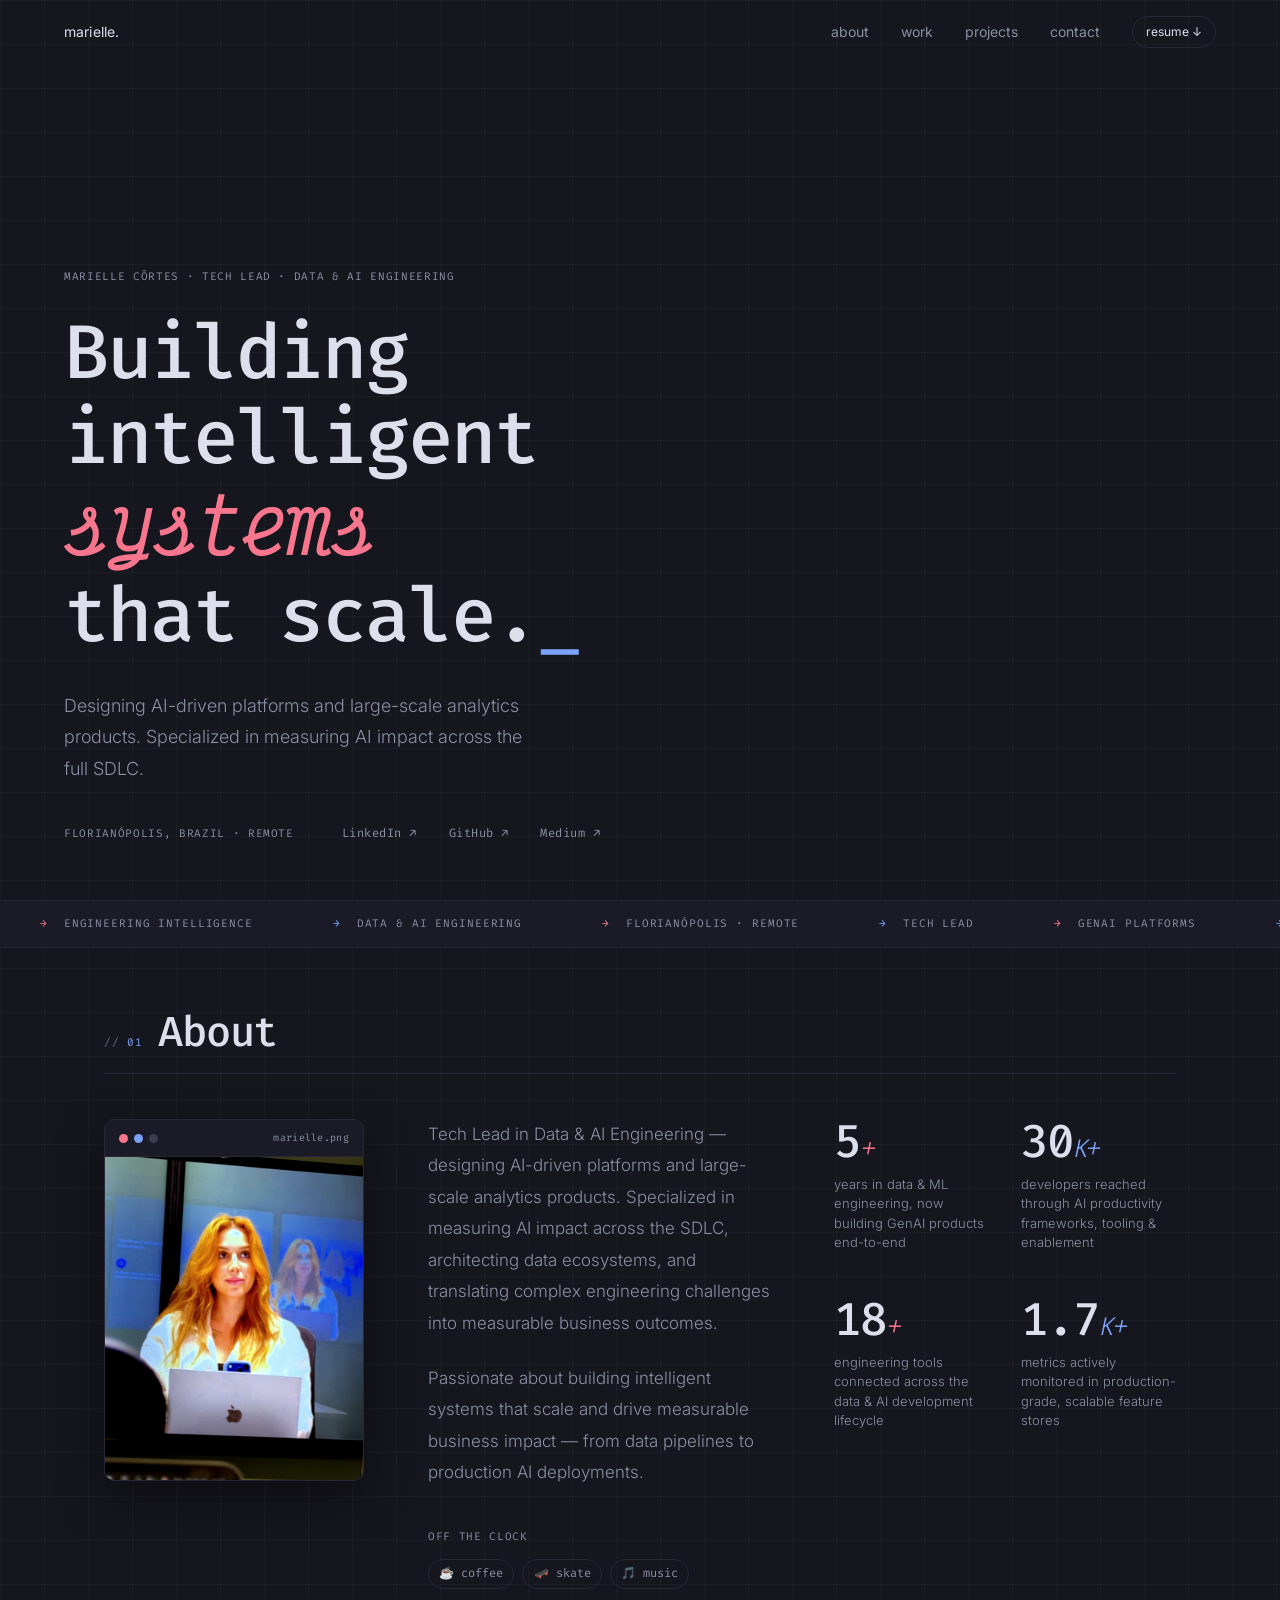
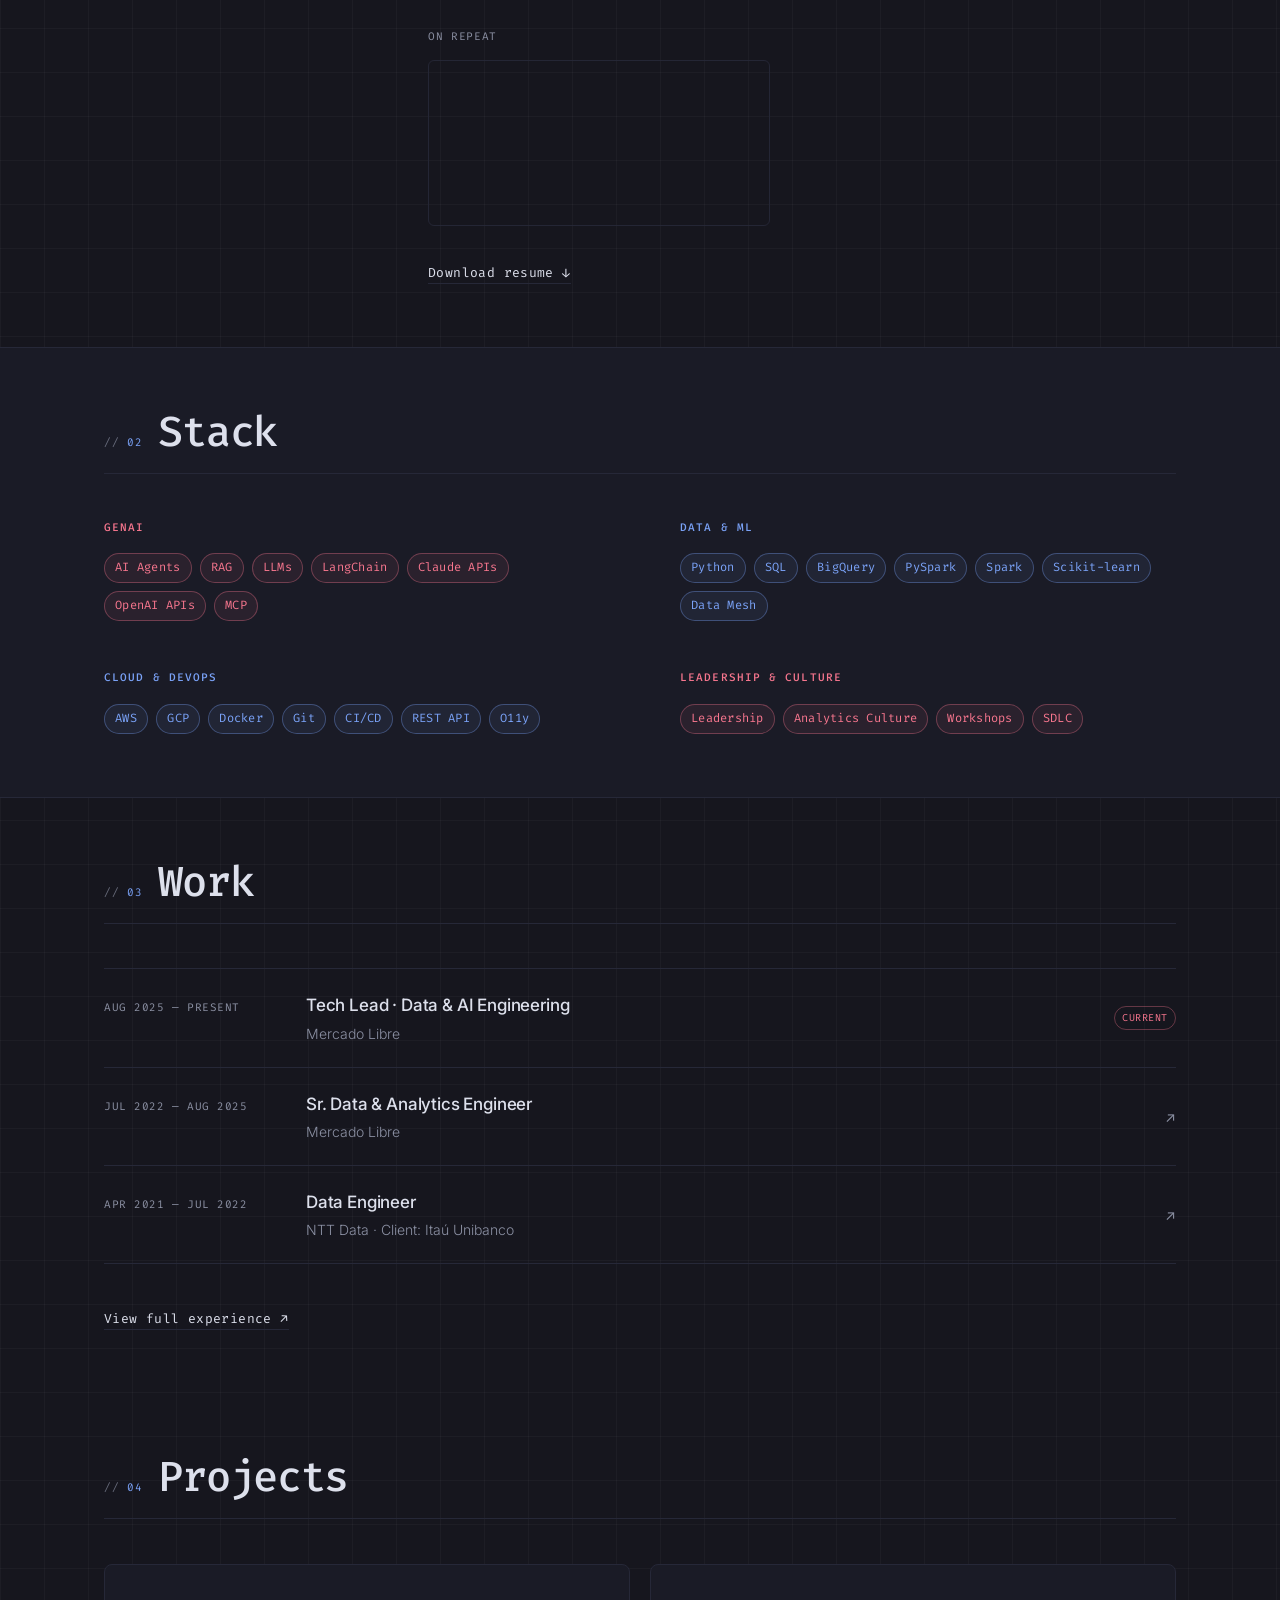
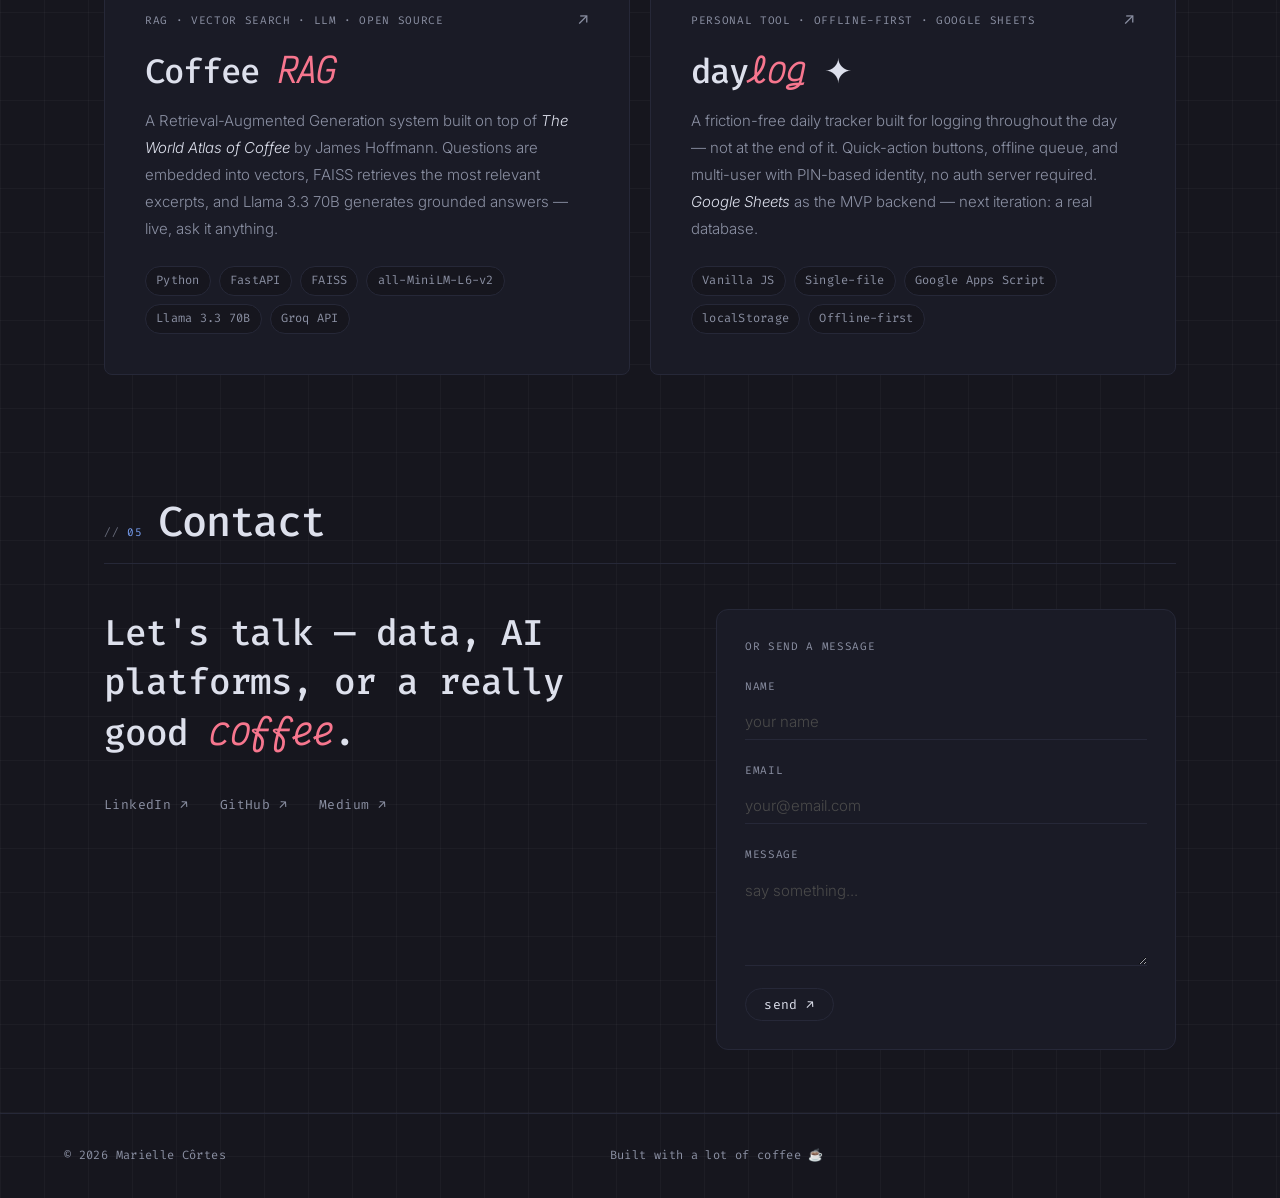
==== commit fe06b684: "Add daylog page, redesign nav/hero/projects, restrict settings to admin - Add pages/daylog.html: off" ====
--- a/index.html
+++ b/index.html
@@ -16,14 +16,11 @@
 
   <!-- ── NAV ── -->
   <nav class="nav" id="nav">
-    <a href="#hero" class="nav__name" aria-label="Marielle Côrtes — back to top">
-      <span class="nav__name-full">Marielle Côrtes</span>
-      <span class="nav__name-short" aria-hidden="true">MC</span>
-    </a>
+    <a href="#hero" class="nav__name" aria-label="Marielle Côrtes — back to top">marielle.</a>
     <div class="nav__links">
       <a href="#about" class="nav__hide-sm">about</a>
       <a href="#work">work</a>
-      <a href="pages/coffee.html">coffee</a>
+      <a href="#projects">projects</a>
       <a href="#contact">contact</a>
       <a href="assets/resume.pdf" download="Marielle_Cortes_Resume.pdf" class="nav__cta">resume ↓</a>
     </div>
@@ -33,7 +30,7 @@
   <section class="hero" id="hero">
     <div class="hero__inner">
       <div class="hero__label">
-        <span class="mono-label">Tech Lead — Data &amp; AI Engineering</span>
+        <span class="mono-label">Marielle Côrtes · Tech Lead · Data &amp; AI Engineering</span>
       </div>
 
       <h1 class="hero__title">
@@ -266,34 +263,56 @@
     </div>
   </section>
 
-  <!-- ── FEATURED PROJECT ── -->
-  <section class="project section" id="project">
+  <!-- ── PROJECTS ── -->
+  <section class="project section" id="projects">
     <div class="container">
       <header class="section-header reveal">
         <span class="section-num">04</span>
-        <h2 class="section-title">Featured project</h2>
-      </header>
-
-      <a href="pages/coffee.html" class="project-card reveal" style="--delay: 0.1s">
-        <div class="project-card__head">
-          <span class="mono-label">RAG · Vector search · LLM · Open source</span>
-          <span class="project-card__arrow" aria-hidden="true">↗</span>
-        </div>
-        <h3 class="project-card__title">Coffee <em>RAG</em></h3>
-        <p class="project-card__desc">
-          A Retrieval-Augmented Generation system built on top of <em>The World Atlas of Coffee</em>
-          by James Hoffmann. Questions are embedded into vectors, FAISS retrieves the most relevant
-          excerpts, and Llama 3.3 70B generates grounded answers — live, ask it anything.
-        </p>
-        <div class="tags">
-          <span class="tag">Python</span>
-          <span class="tag">FastAPI</span>
-          <span class="tag">FAISS</span>
-          <span class="tag">all-MiniLM-L6-v2</span>
-          <span class="tag">Llama 3.3 70B</span>
-          <span class="tag">Groq API</span>
-        </div>
-      </a>
+        <h2 class="section-title">Projects</h2>
+      </header>
+
+      <div class="projects__grid">
+        <a href="pages/coffee.html" class="project-card reveal" style="--delay: 0.05s">
+          <div class="project-card__head">
+            <span class="mono-label">RAG · Vector search · LLM · Open source</span>
+            <span class="project-card__arrow" aria-hidden="true">↗</span>
+          </div>
+          <h3 class="project-card__title">Coffee <em>RAG</em></h3>
+          <p class="project-card__desc">
+            A Retrieval-Augmented Generation system built on top of <em>The World Atlas of Coffee</em>
+            by James Hoffmann. Questions are embedded into vectors, FAISS retrieves the most relevant
+            excerpts, and Llama 3.3 70B generates grounded answers — live, ask it anything.
+          </p>
+          <div class="tags">
+            <span class="tag">Python</span>
+            <span class="tag">FastAPI</span>
+            <span class="tag">FAISS</span>
+            <span class="tag">all-MiniLM-L6-v2</span>
+            <span class="tag">Llama 3.3 70B</span>
+            <span class="tag">Groq API</span>
+          </div>
+        </a>
+
+        <a href="pages/daylog" class="project-card reveal" style="--delay: 0.15s">
+          <div class="project-card__head">
+            <span class="mono-label">Personal tool · Offline-first · Google Sheets</span>
+            <span class="project-card__arrow" aria-hidden="true">↗</span>
+          </div>
+          <h3 class="project-card__title">day<em>log</em> ✦</h3>
+          <p class="project-card__desc">
+            A friction-free daily tracker built for logging throughout the day — not at the end of it.
+            Quick-action buttons, offline queue, and multi-user with PIN-based identity, no auth server required.
+            <em>Google Sheets</em> as the MVP backend — next iteration: a real database.
+          </p>
+          <div class="tags">
+            <span class="tag">Vanilla JS</span>
+            <span class="tag">Single-file</span>
+            <span class="tag">Google Apps Script</span>
+            <span class="tag">localStorage</span>
+            <span class="tag">Offline-first</span>
+          </div>
+        </a>
+      </div>
     </div>
   </section>
 
@@ -342,6 +361,9 @@
   <footer class="footer">
     <span>© 2026 Marielle Côrtes</span>
     <span>Built with a lot of coffee ☕</span>
+    <a href="pages/daylog" aria-hidden="true" tabindex="-1"
+       style="color:inherit;text-decoration:none;opacity:0;transition:opacity .3s;font-size:10px;"
+       onmouseenter="this.style.opacity='.25'" onmouseleave="this.style.opacity='0'">✦</a>
   </footer>
 
   <script src="scripts/main.js"></script>
--- a/styles/main.css
+++ b/styles/main.css
@@ -22,7 +22,7 @@
   --nav-h:   60px;
   --max-w:   1200px;
   --pad-x:   1.25rem;
-  --sec-gap: clamp(5rem, 14vh, 10rem);
+  --sec-gap: 2.5rem;
 }
 
 /* ── BASE (mobile-first) ── */
@@ -79,15 +79,14 @@
 }
 
 .nav__name {
-  font-family: var(--f-mono);
-  font-size: 0.8125rem;
-  font-weight: 500;
-  letter-spacing: 0.04em;
-  text-transform: uppercase;
-}
-
-.nav__name-full { display: none; }
-.nav__name-short { display: inline; }
+  font-family: var(--f-body);
+  font-size: 0.875rem;
+  font-weight: 400;
+  letter-spacing: 0.01em;
+  color: var(--fg);
+  transition: color 0.2s;
+}
+.nav__name:hover { color: var(--accent); }
 
 .nav__links {
   display: flex;
@@ -118,14 +117,12 @@
   border-color: var(--fg);
 }
 
-/* ── HERO ── */
+/* ── HERO (mobile: natural height right below the nav; desktop: full screen) ── */
 .hero {
-  min-height: 100dvh;
-  min-height: 100svh;
-  display: flex;
-  flex-direction: column;
-  justify-content: flex-end;
-  padding: calc(var(--nav-h) + 2rem) var(--pad-x) 3.5rem;
+  display: flex;
+  flex-direction: column;
+  justify-content: flex-start;
+  padding: calc(var(--nav-h) + 2.5rem) var(--pad-x) 3rem;
   position: relative;
 }
 
@@ -139,8 +136,8 @@
   display: flex;
   flex-direction: column;
   align-items: flex-start;
-  gap: 0.875rem;
-  margin-bottom: 2rem;
+  gap: 0.625rem;
+  margin-bottom: 1.5rem;
 }
 
 .mono-label {
@@ -154,7 +151,7 @@
 .hero__title {
   font-family: var(--f-display);
   font-weight: 500;
-  font-size: clamp(2.125rem, 10vw, 6.5rem);
+  font-size: clamp(2rem, 8vw, 4.75rem);
   line-height: 1.12;
   letter-spacing: -0.04em;
   margin-bottom: 2rem;
@@ -261,9 +258,9 @@
   display: flex;
   align-items: baseline;
   gap: 1rem;
-  padding-bottom: 1.5rem;
+  padding-bottom: 1.25rem;
   border-bottom: 1px solid var(--border);
-  margin-bottom: clamp(2.5rem, 7vw, 5.5rem);
+  margin-bottom: 1.5rem;
 }
 
 .section-num {
@@ -292,7 +289,7 @@
 .about__grid {
   display: grid;
   grid-template-columns: 1fr;
-  gap: 3rem;
+  gap: 2.5rem;
   align-items: start;
 }
 
@@ -614,7 +611,17 @@
   transform: translate(2px, -2px);
 }
 
-/* ── FEATURED PROJECT ── */
+/* ── PROJECTS ── */
+.projects__grid {
+  display: grid;
+  grid-template-columns: 1fr;
+  gap: 1.25rem;
+}
+
+@media (min-width: 720px) {
+  .projects__grid { grid-template-columns: 1fr 1fr; }
+}
+
 .project-card {
   display: block;
   border: 1px solid var(--border);
@@ -677,7 +684,7 @@
 .contact__grid {
   display: grid;
   grid-template-columns: 1fr;
-  gap: 3.5rem;
+  gap: 2.5rem;
   align-items: start;
 }
 
@@ -722,7 +729,13 @@
   gap: 1.375rem;
   max-width: 460px;
   width: 100%;
-}
+  background: var(--bg-subtle);
+  border: 1px solid var(--border);
+  border-radius: 12px;
+  padding: 1.75rem;
+  transition: border-color 0.25s;
+}
+.msg-form:focus-within { border-color: rgba(247, 118, 142, 0.35); }
 
 .msg-field {
   display: flex;
@@ -826,16 +839,26 @@
 
 /* ── ≥640px ── */
 @media (min-width: 640px) {
-  :root { --pad-x: clamp(1.5rem, 6vw, 5rem); }
-
-  .nav__name-full { display: inline; }
-  .nav__name-short { display: none; }
+  :root {
+    --pad-x: clamp(1.5rem, 5vw, 4rem);
+    --sec-gap: clamp(3rem, 7vh, 5.5rem);
+  }
 
   .nav__links { gap: 2rem; font-size: 0.875rem; }
 
   .nav__hide-sm { display: inline; }
 
-  .hero { padding-bottom: 5rem; }
+  .section-header {
+    padding-bottom: 1.25rem;
+    margin-bottom: clamp(1.75rem, 3.5vw, 3rem);
+  }
+
+  .hero {
+    min-height: 100dvh;
+    min-height: 100svh;
+    justify-content: flex-end;
+    padding-bottom: 3.5rem;
+  }
 
   .hero__label {
     flex-direction: row;
@@ -844,7 +867,7 @@
     flex-wrap: wrap;
   }
 
-  .hero__title { font-size: clamp(2.75rem, 8.5vw, 6.5rem); }
+  .hero__title { font-size: clamp(2.5rem, 6.5vw, 4.75rem); }
 
   .hero__desc { font-size: clamp(1rem, 1.6vw, 1.125rem); }
 
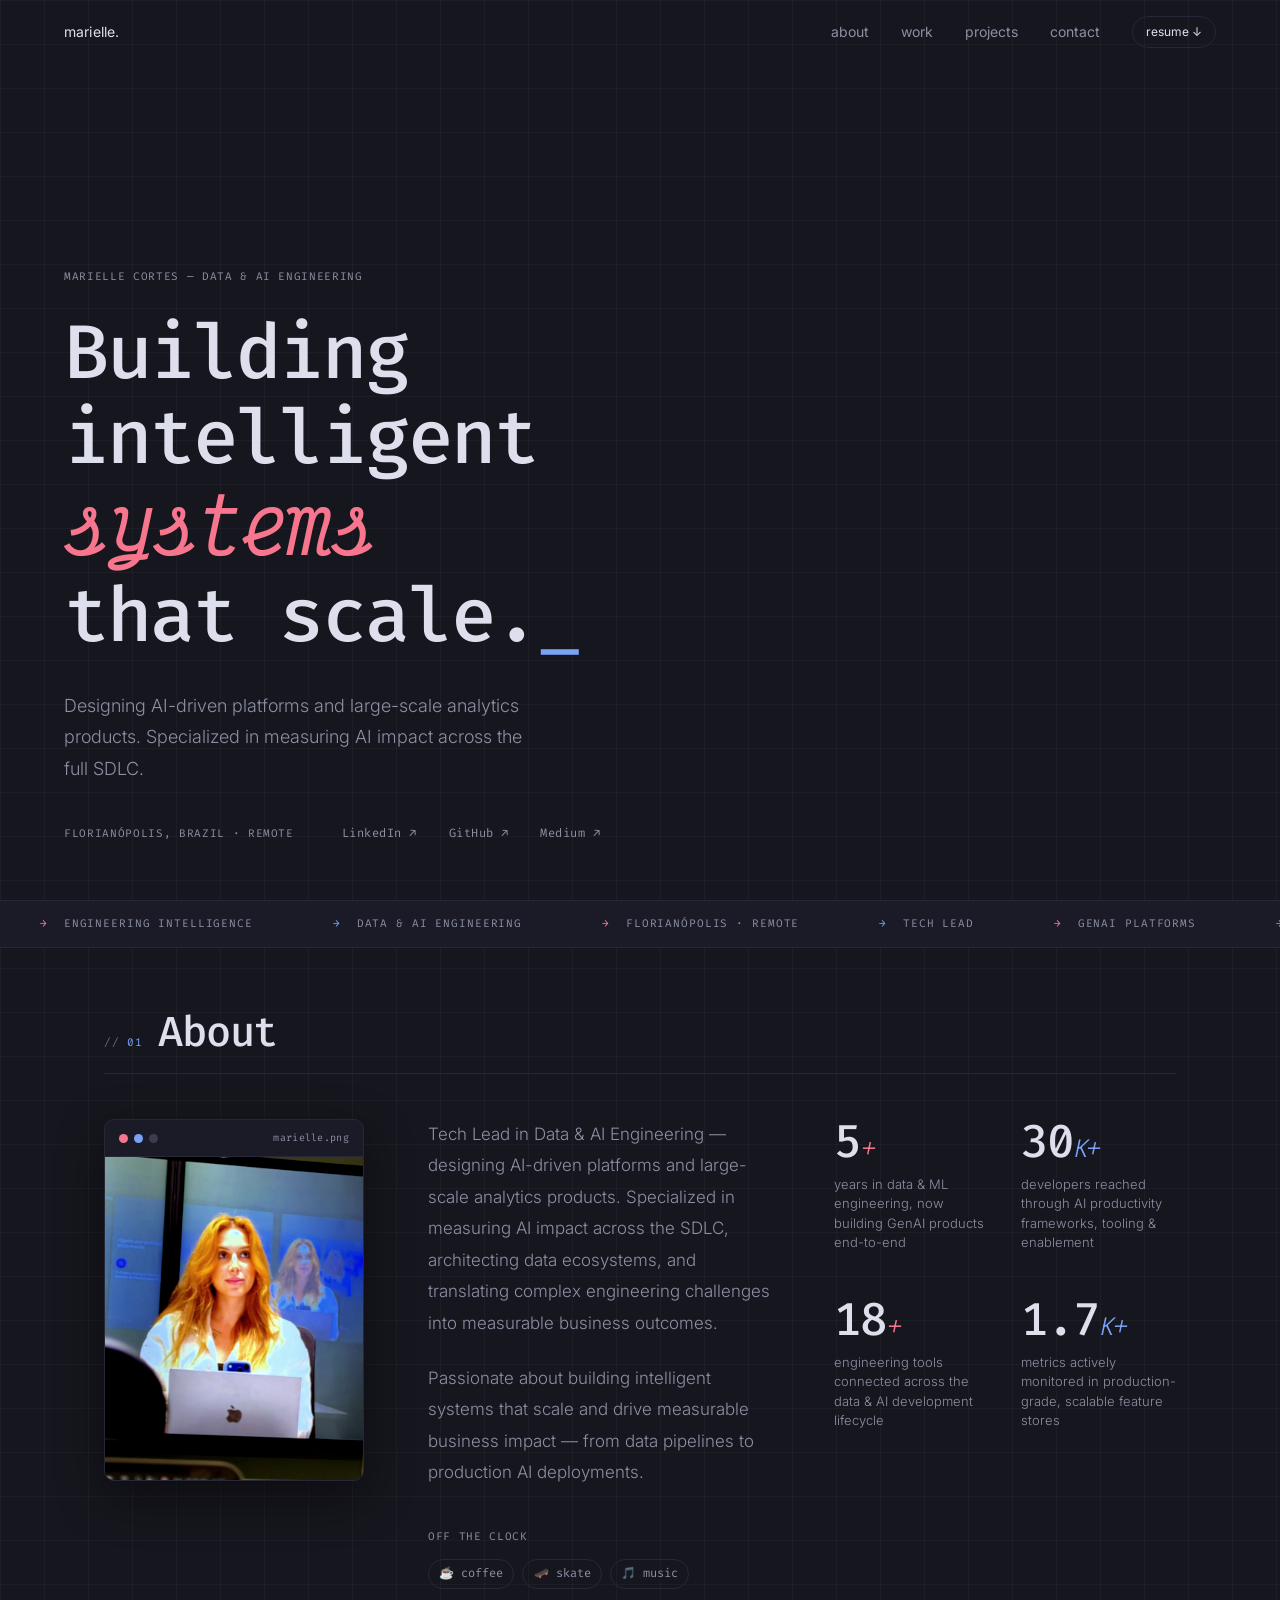
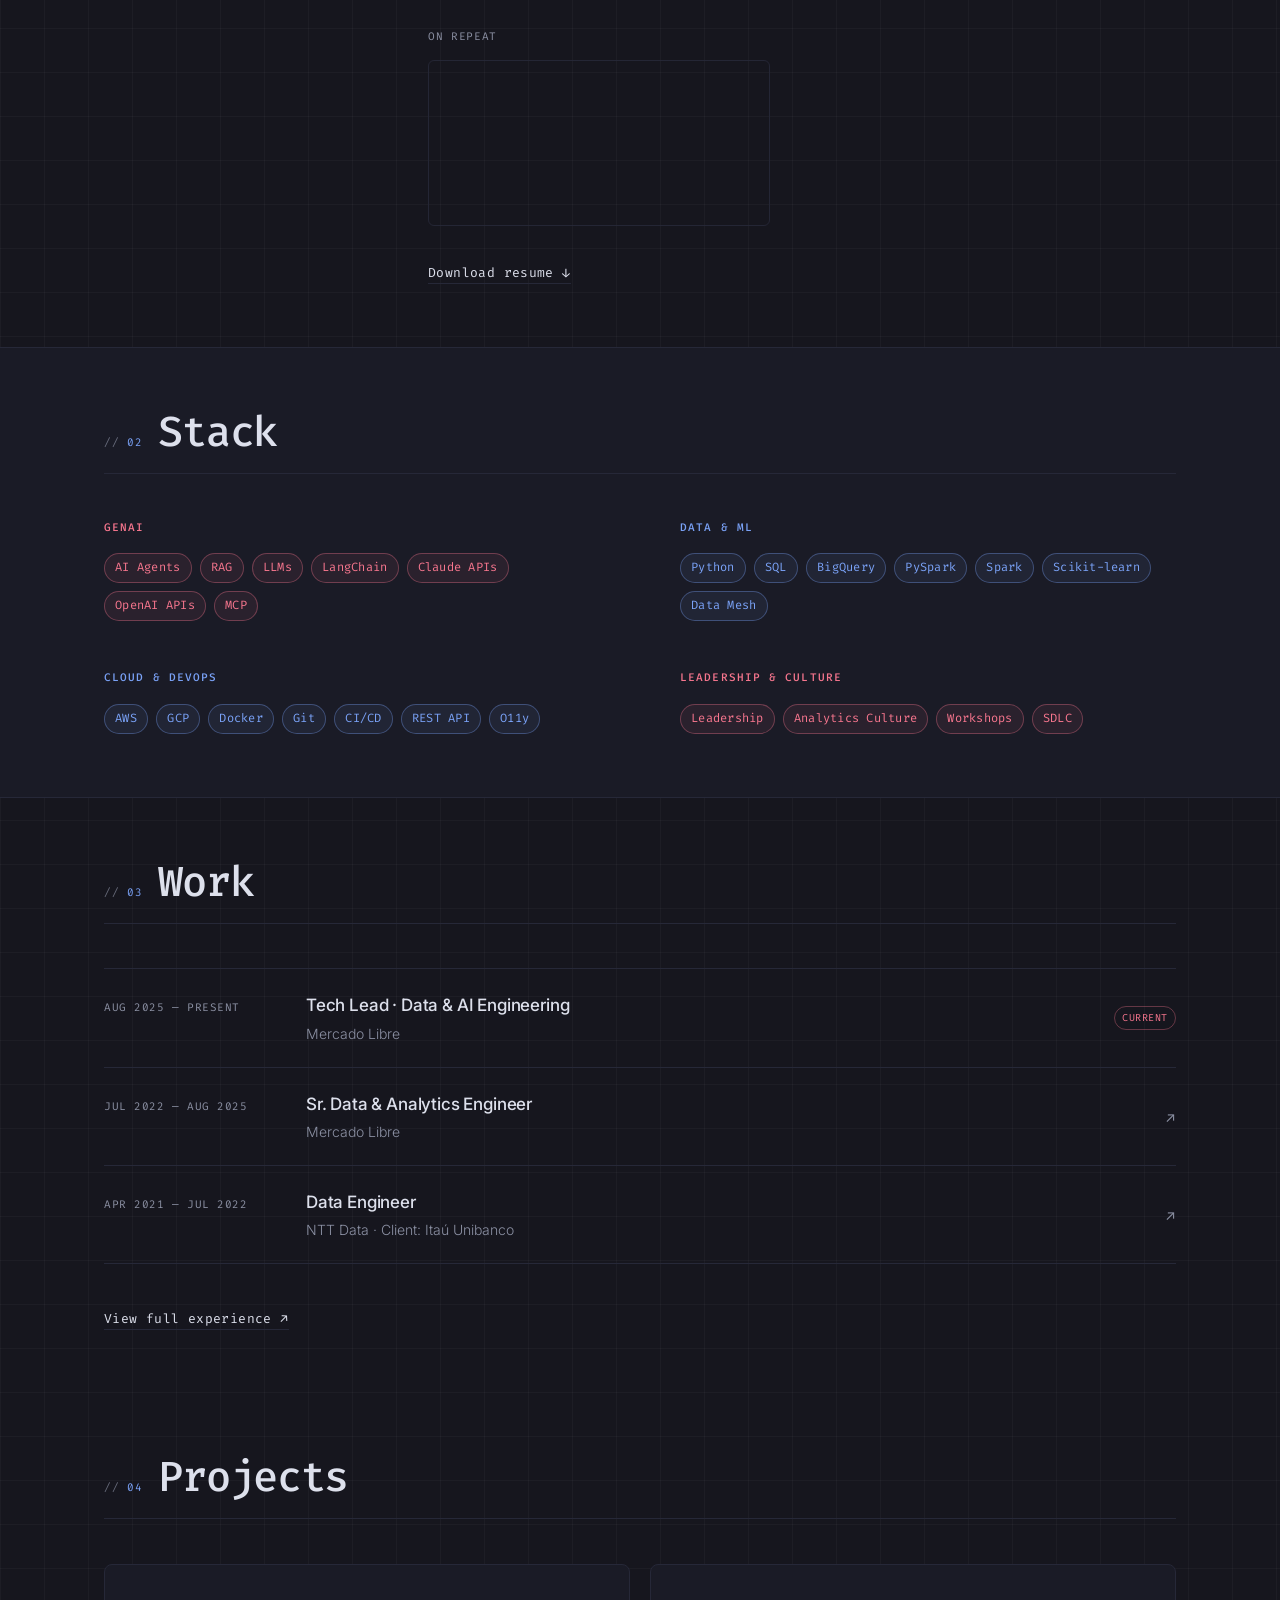
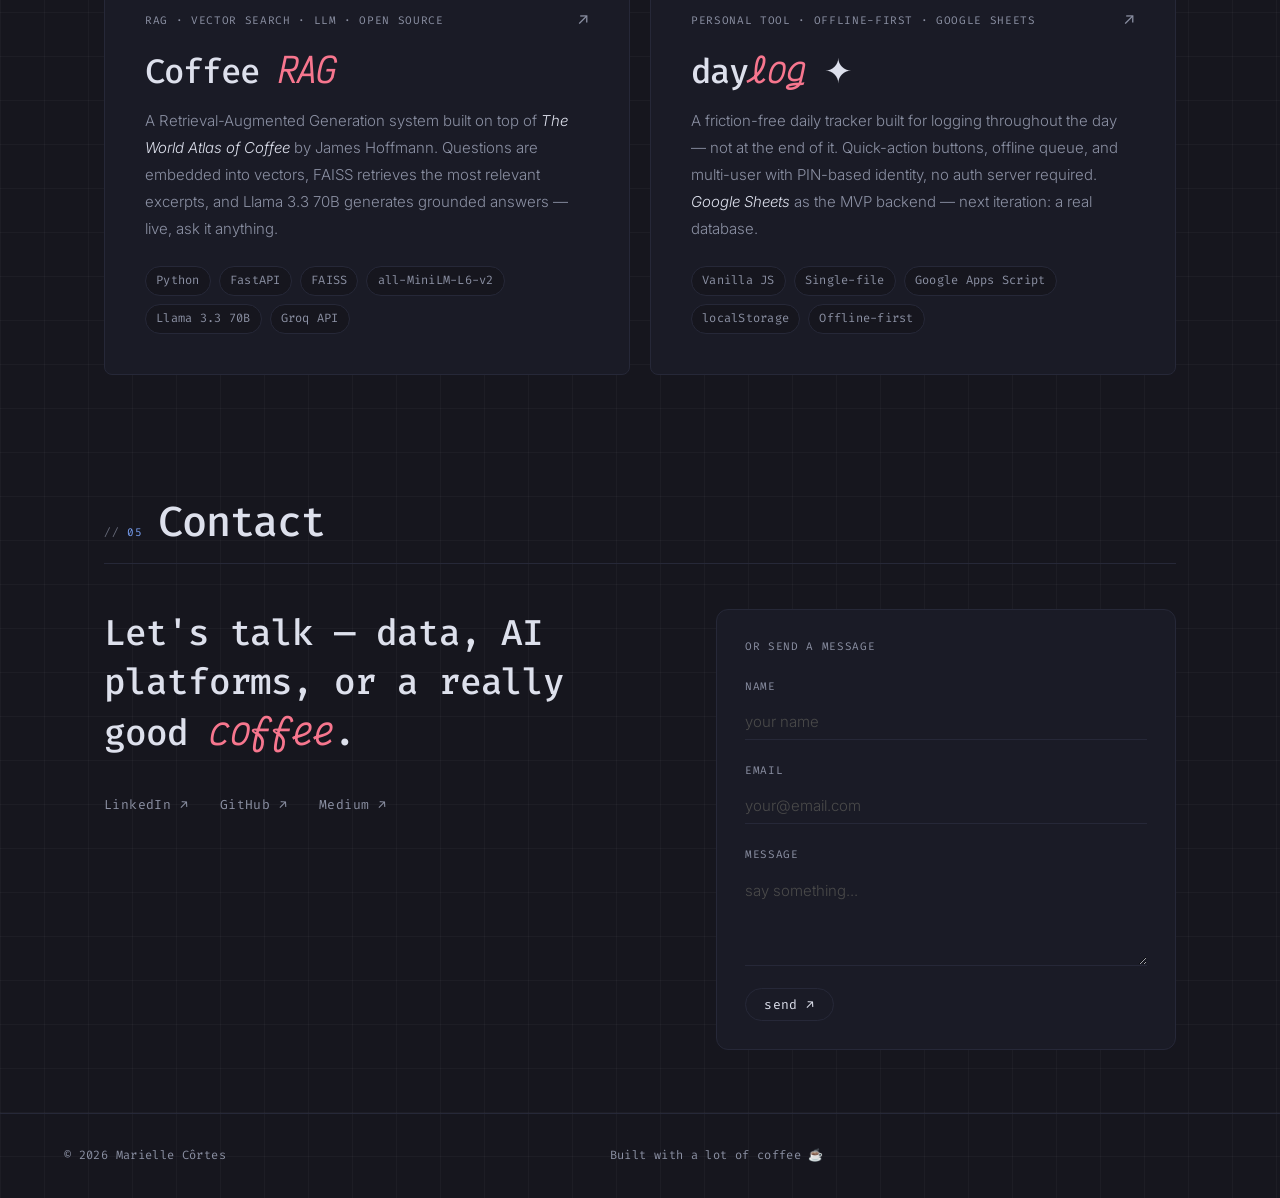
==== commit 464a2224: "Fix Sheets connection and update hero label - Code.gs: use openById() instead of getActiveSpreadshee" ====
--- a/index.html
+++ b/index.html
@@ -30,7 +30,7 @@
   <section class="hero" id="hero">
     <div class="hero__inner">
       <div class="hero__label">
-        <span class="mono-label">Marielle Côrtes · Tech Lead · Data &amp; AI Engineering</span>
+        <span class="mono-label">Marielle Cortes — Data &amp; AI Engineering</span>
       </div>
 
       <h1 class="hero__title">
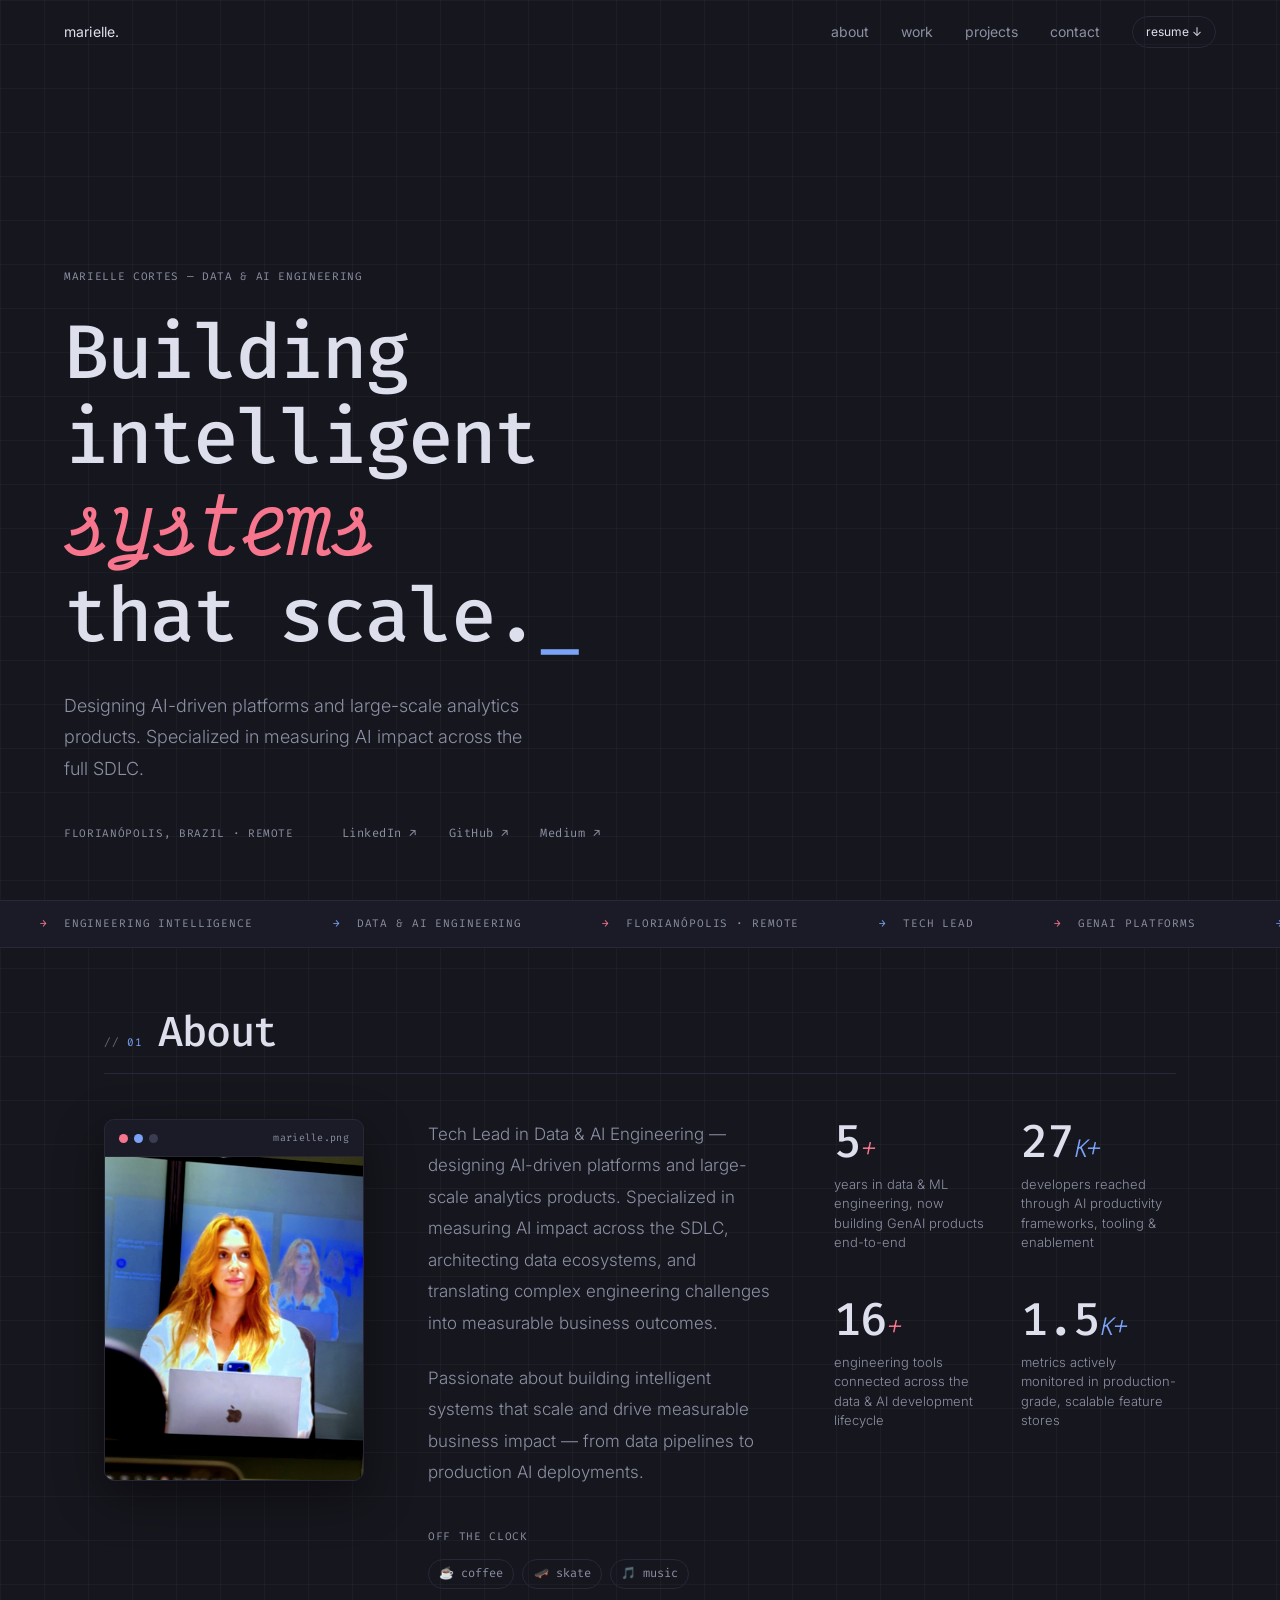
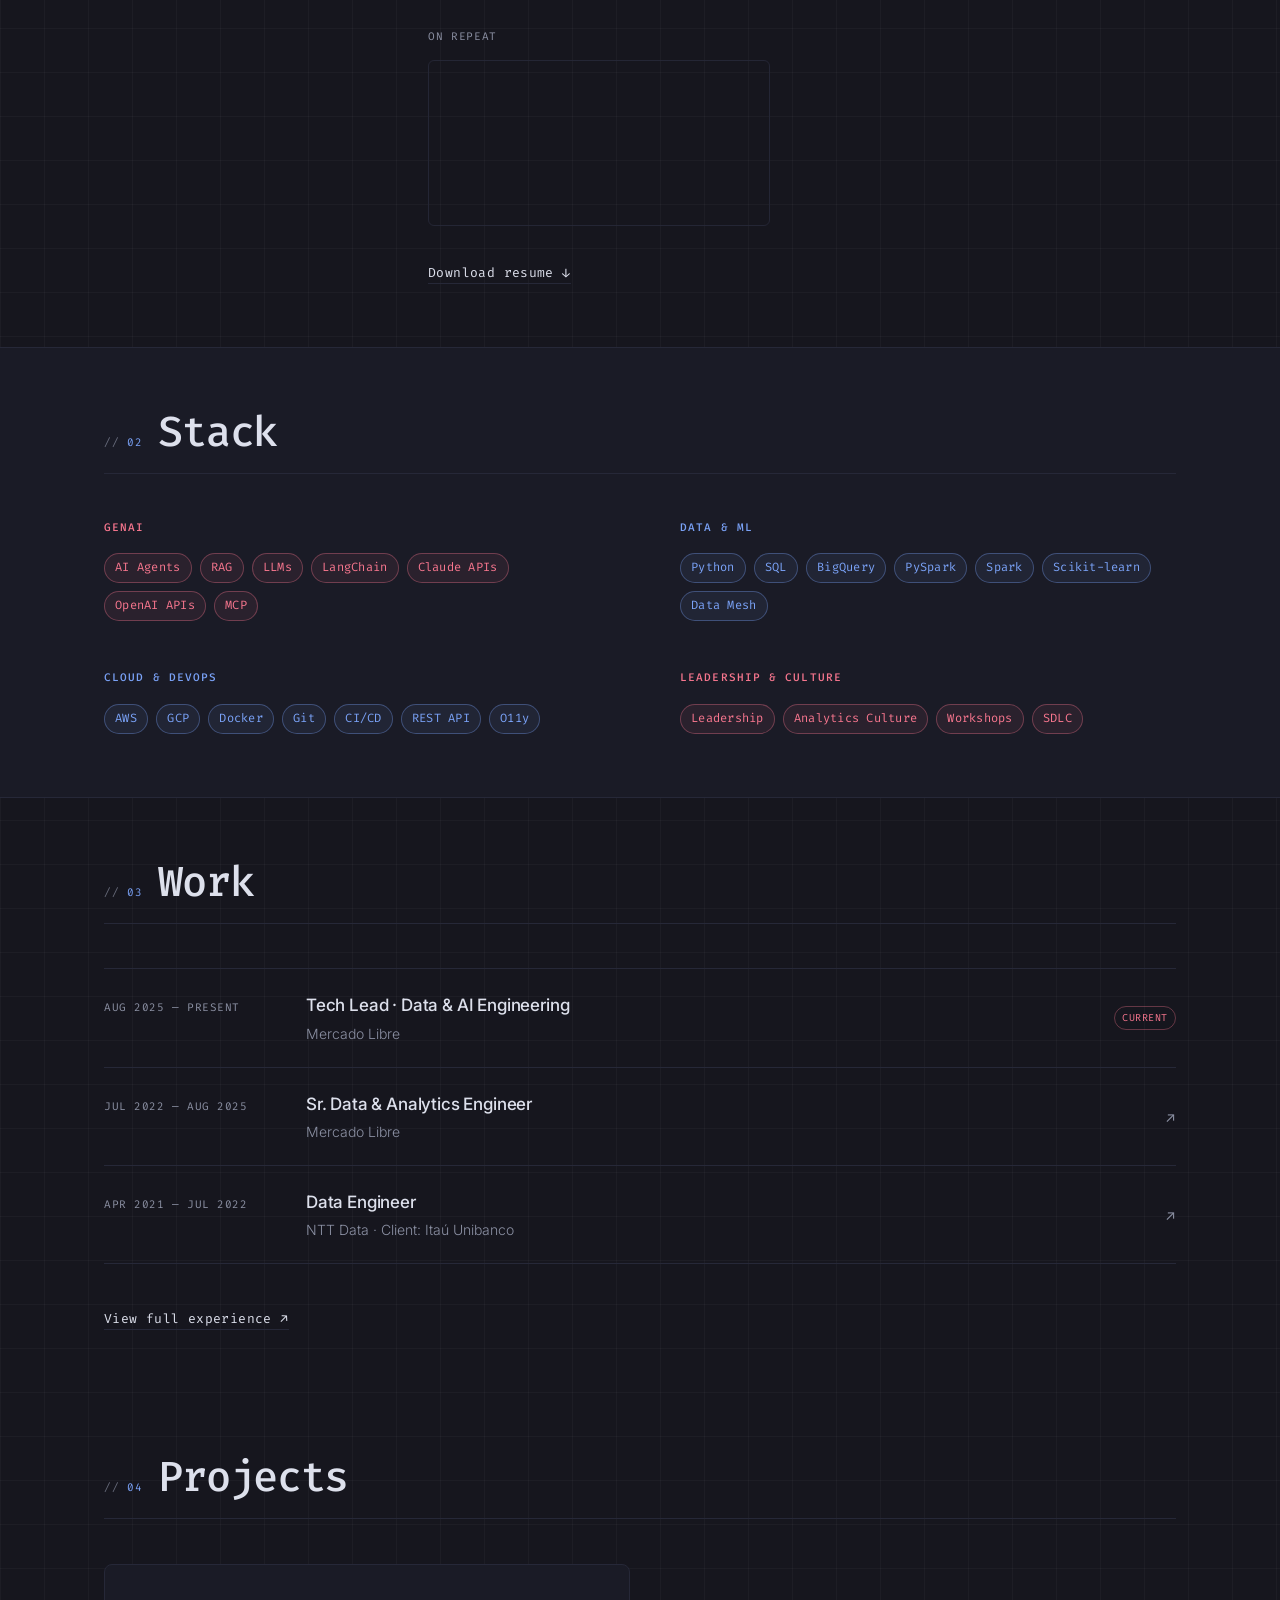
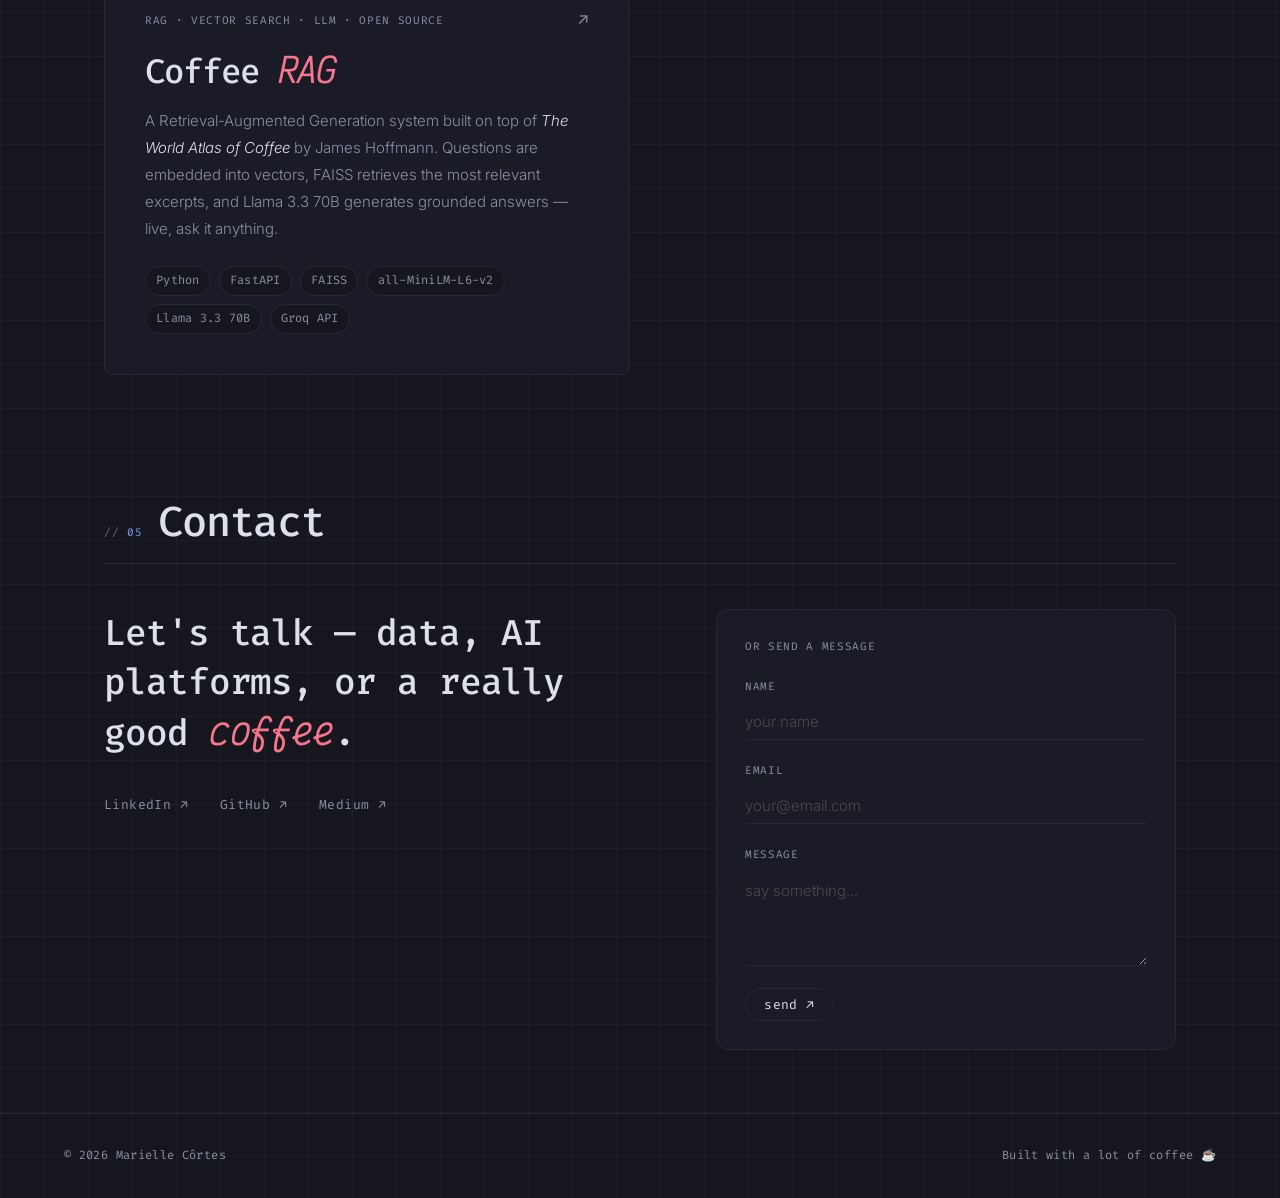
==== commit fa31f0d9: "Remove daylog from portfolio Co-Authored-By: Claude Sonnet 4.6 <noreply@anthropic.com>" ====
--- a/index.html
+++ b/index.html
@@ -292,26 +292,6 @@
             <span class="tag">Groq API</span>
           </div>
         </a>
-
-        <a href="pages/daylog" class="project-card reveal" style="--delay: 0.15s">
-          <div class="project-card__head">
-            <span class="mono-label">Personal tool · Offline-first · Google Sheets</span>
-            <span class="project-card__arrow" aria-hidden="true">↗</span>
-          </div>
-          <h3 class="project-card__title">day<em>log</em> ✦</h3>
-          <p class="project-card__desc">
-            A friction-free daily tracker built for logging throughout the day — not at the end of it.
-            Quick-action buttons, offline queue, and multi-user with PIN-based identity, no auth server required.
-            <em>Google Sheets</em> as the MVP backend — next iteration: a real database.
-          </p>
-          <div class="tags">
-            <span class="tag">Vanilla JS</span>
-            <span class="tag">Single-file</span>
-            <span class="tag">Google Apps Script</span>
-            <span class="tag">localStorage</span>
-            <span class="tag">Offline-first</span>
-          </div>
-        </a>
       </div>
     </div>
   </section>
@@ -361,9 +341,6 @@
   <footer class="footer">
     <span>© 2026 Marielle Côrtes</span>
     <span>Built with a lot of coffee ☕</span>
-    <a href="pages/daylog" aria-hidden="true" tabindex="-1"
-       style="color:inherit;text-decoration:none;opacity:0;transition:opacity .3s;font-size:10px;"
-       onmouseenter="this.style.opacity='.25'" onmouseleave="this.style.opacity='0'">✦</a>
   </footer>
 
   <script src="scripts/main.js"></script>
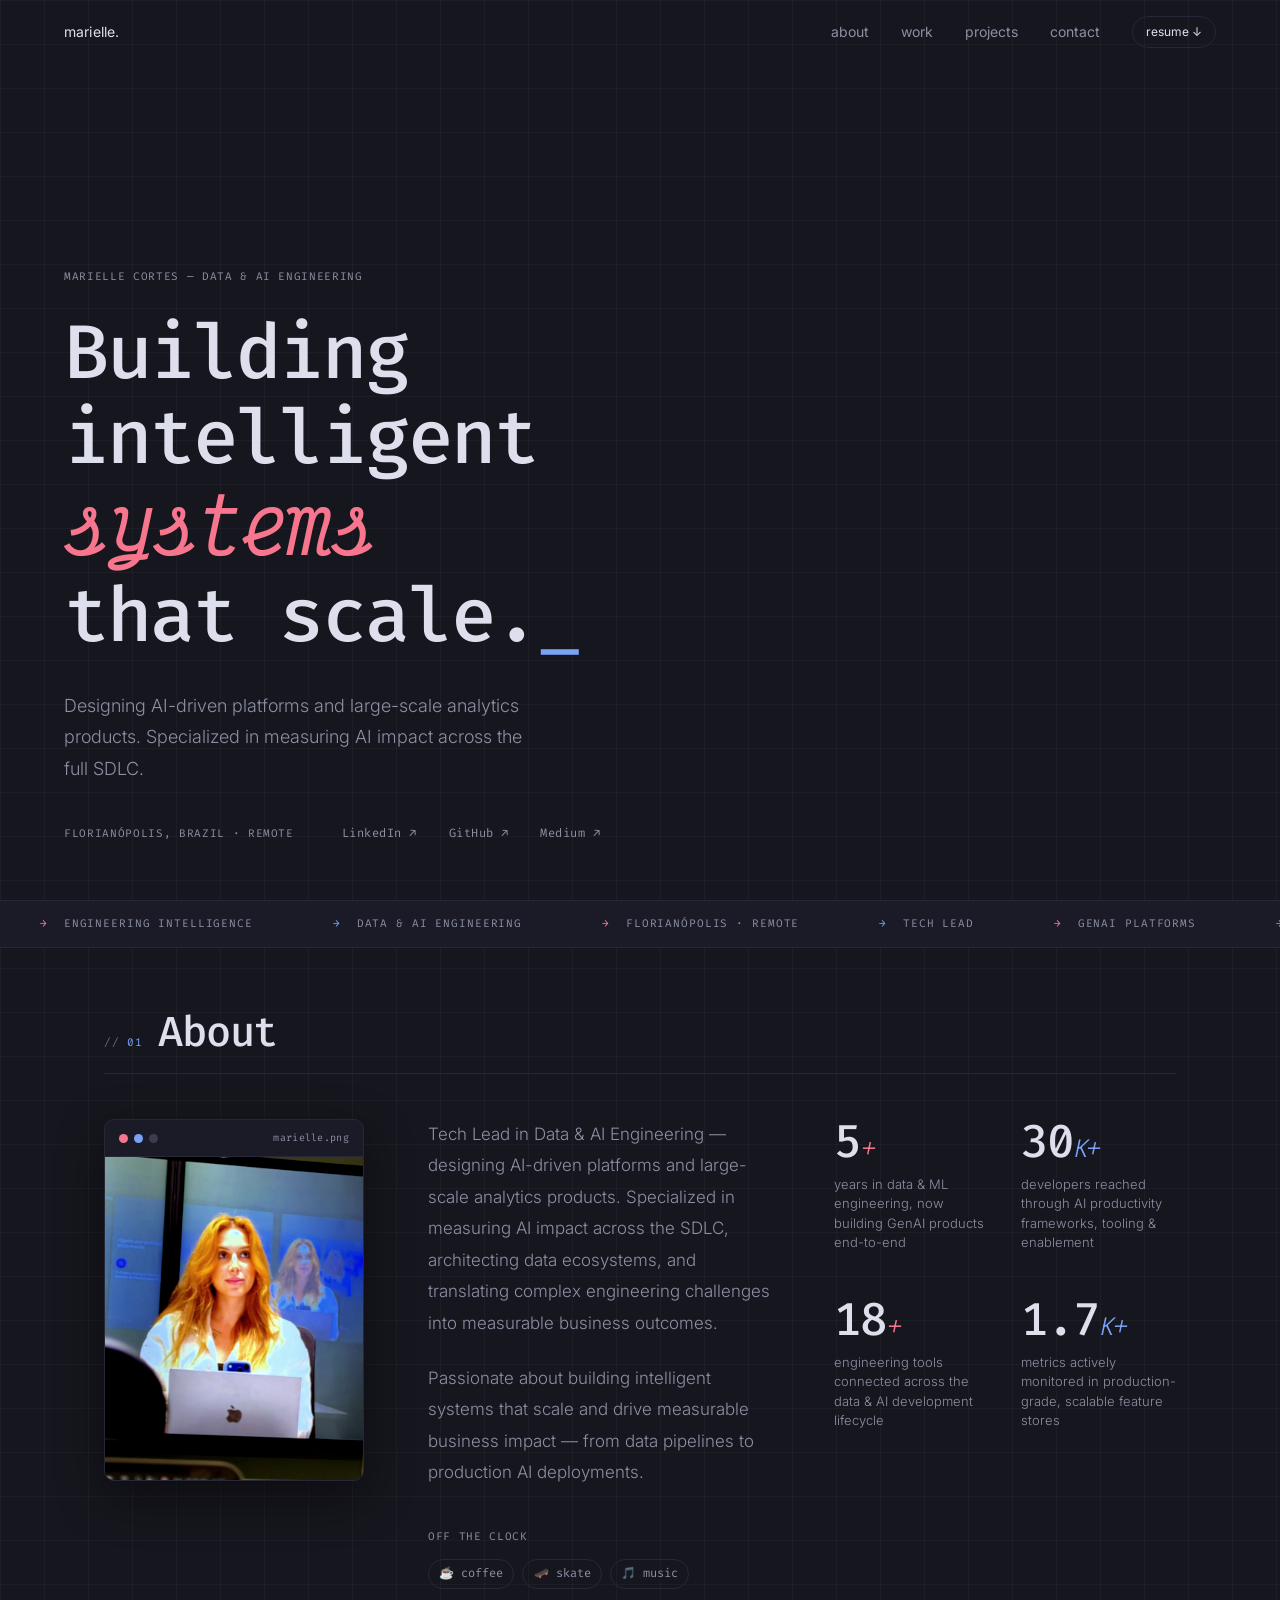
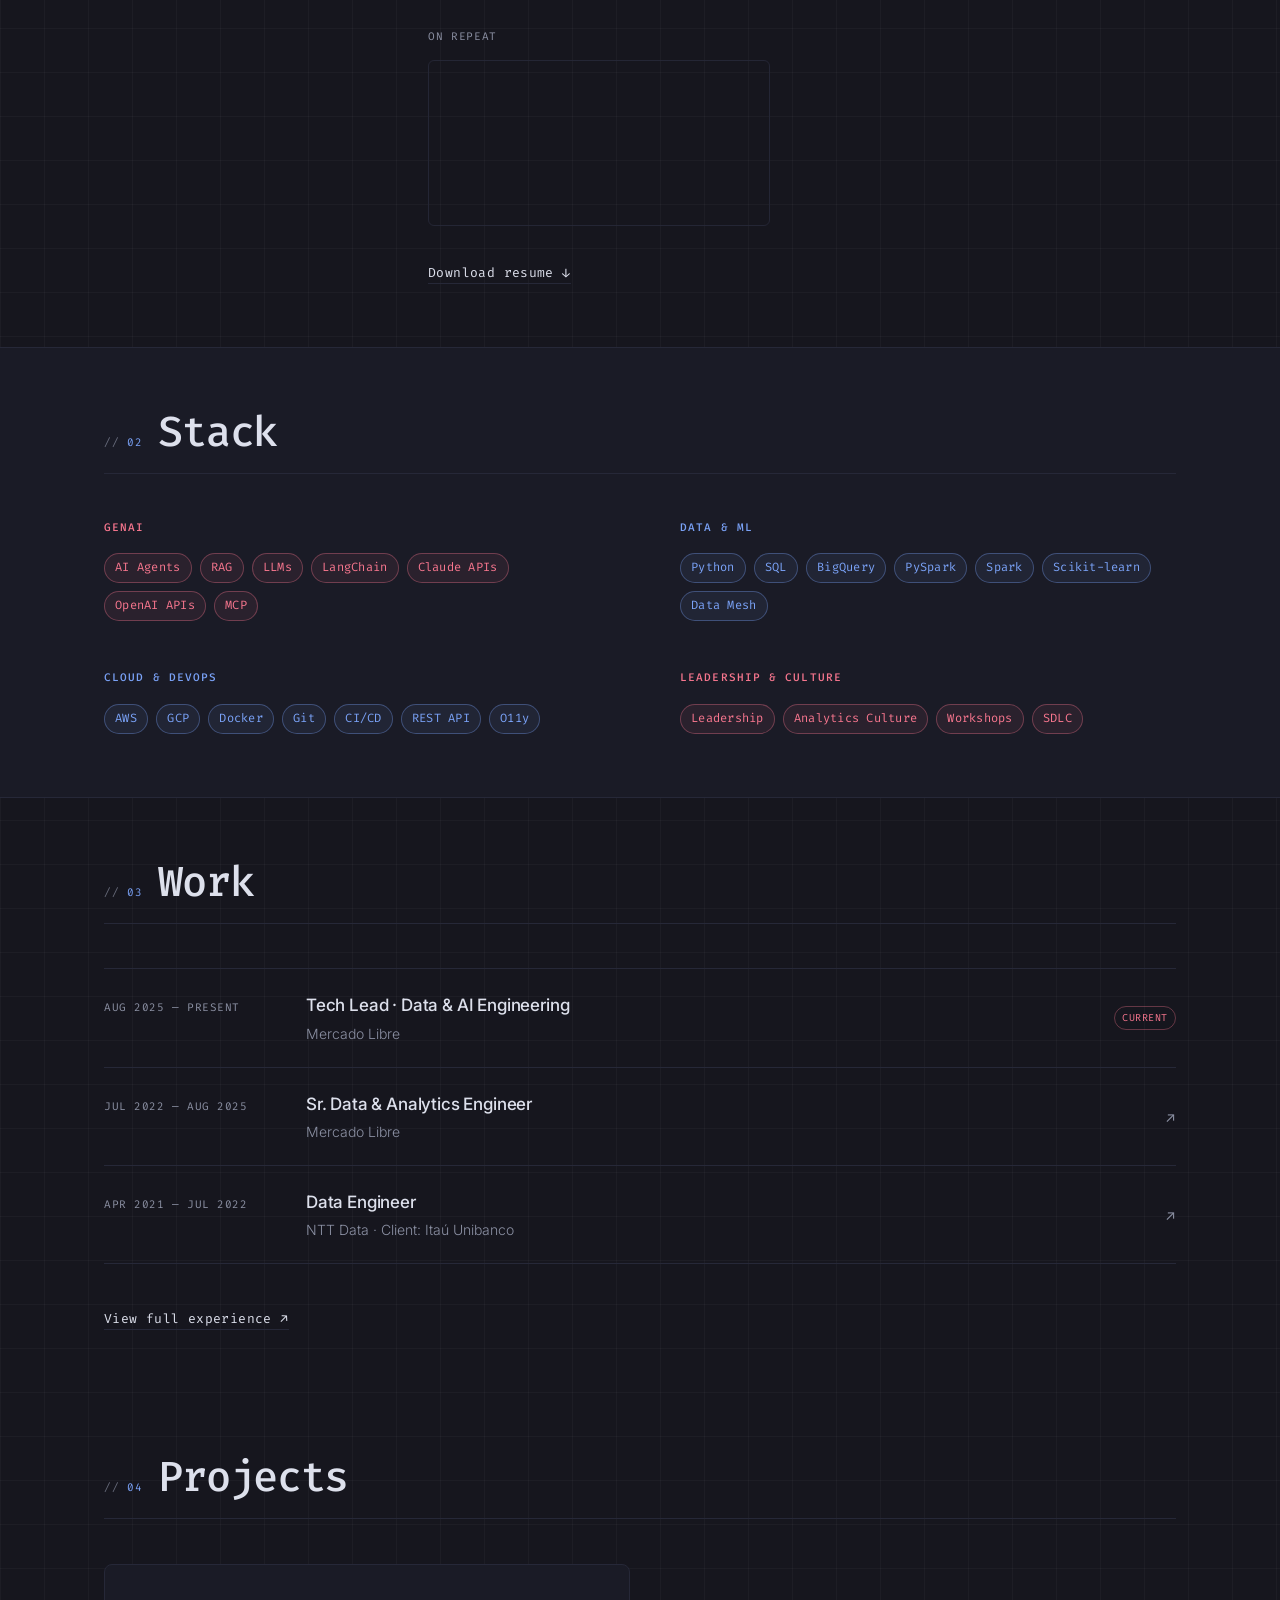
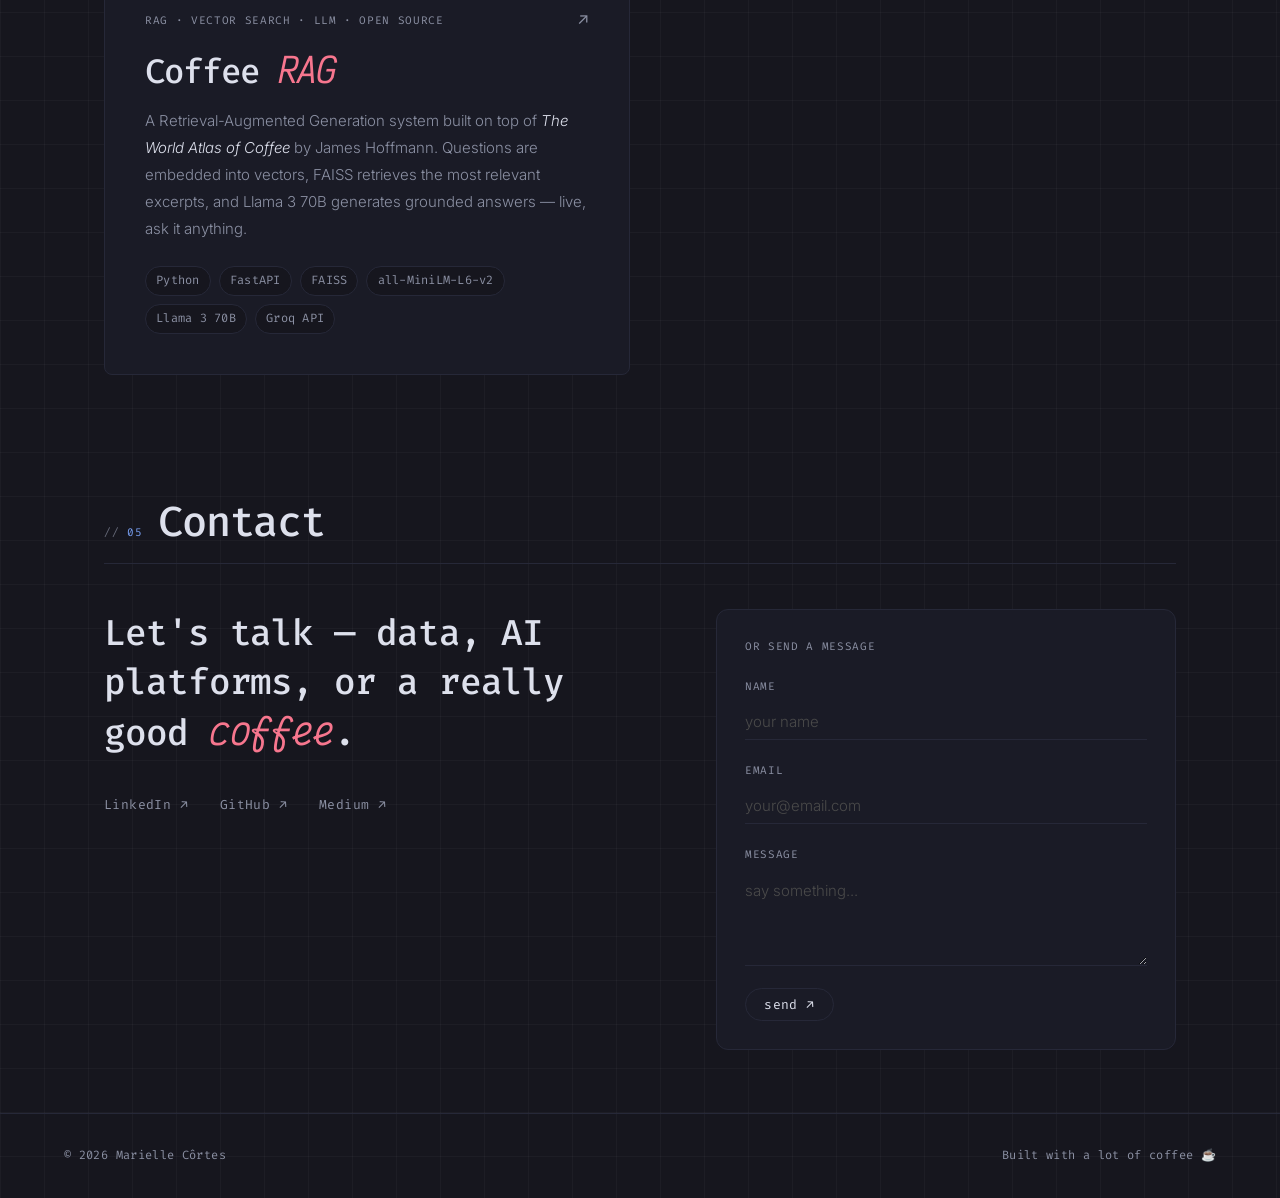
==== commit cf515d52: "Update coffee RAG model label from Llama 3.3 70B to Llama 3 70B Co-Authored-By: Claude Sonnet 4.6 <n" ====
--- a/index.html
+++ b/index.html
@@ -281,14 +281,14 @@
           <p class="project-card__desc">
             A Retrieval-Augmented Generation system built on top of <em>The World Atlas of Coffee</em>
             by James Hoffmann. Questions are embedded into vectors, FAISS retrieves the most relevant
-            excerpts, and Llama 3.3 70B generates grounded answers — live, ask it anything.
+            excerpts, and Llama 3 70B generates grounded answers — live, ask it anything.
           </p>
           <div class="tags">
             <span class="tag">Python</span>
             <span class="tag">FastAPI</span>
             <span class="tag">FAISS</span>
             <span class="tag">all-MiniLM-L6-v2</span>
-            <span class="tag">Llama 3.3 70B</span>
+            <span class="tag">Llama 3 70B</span>
             <span class="tag">Groq API</span>
           </div>
         </a>
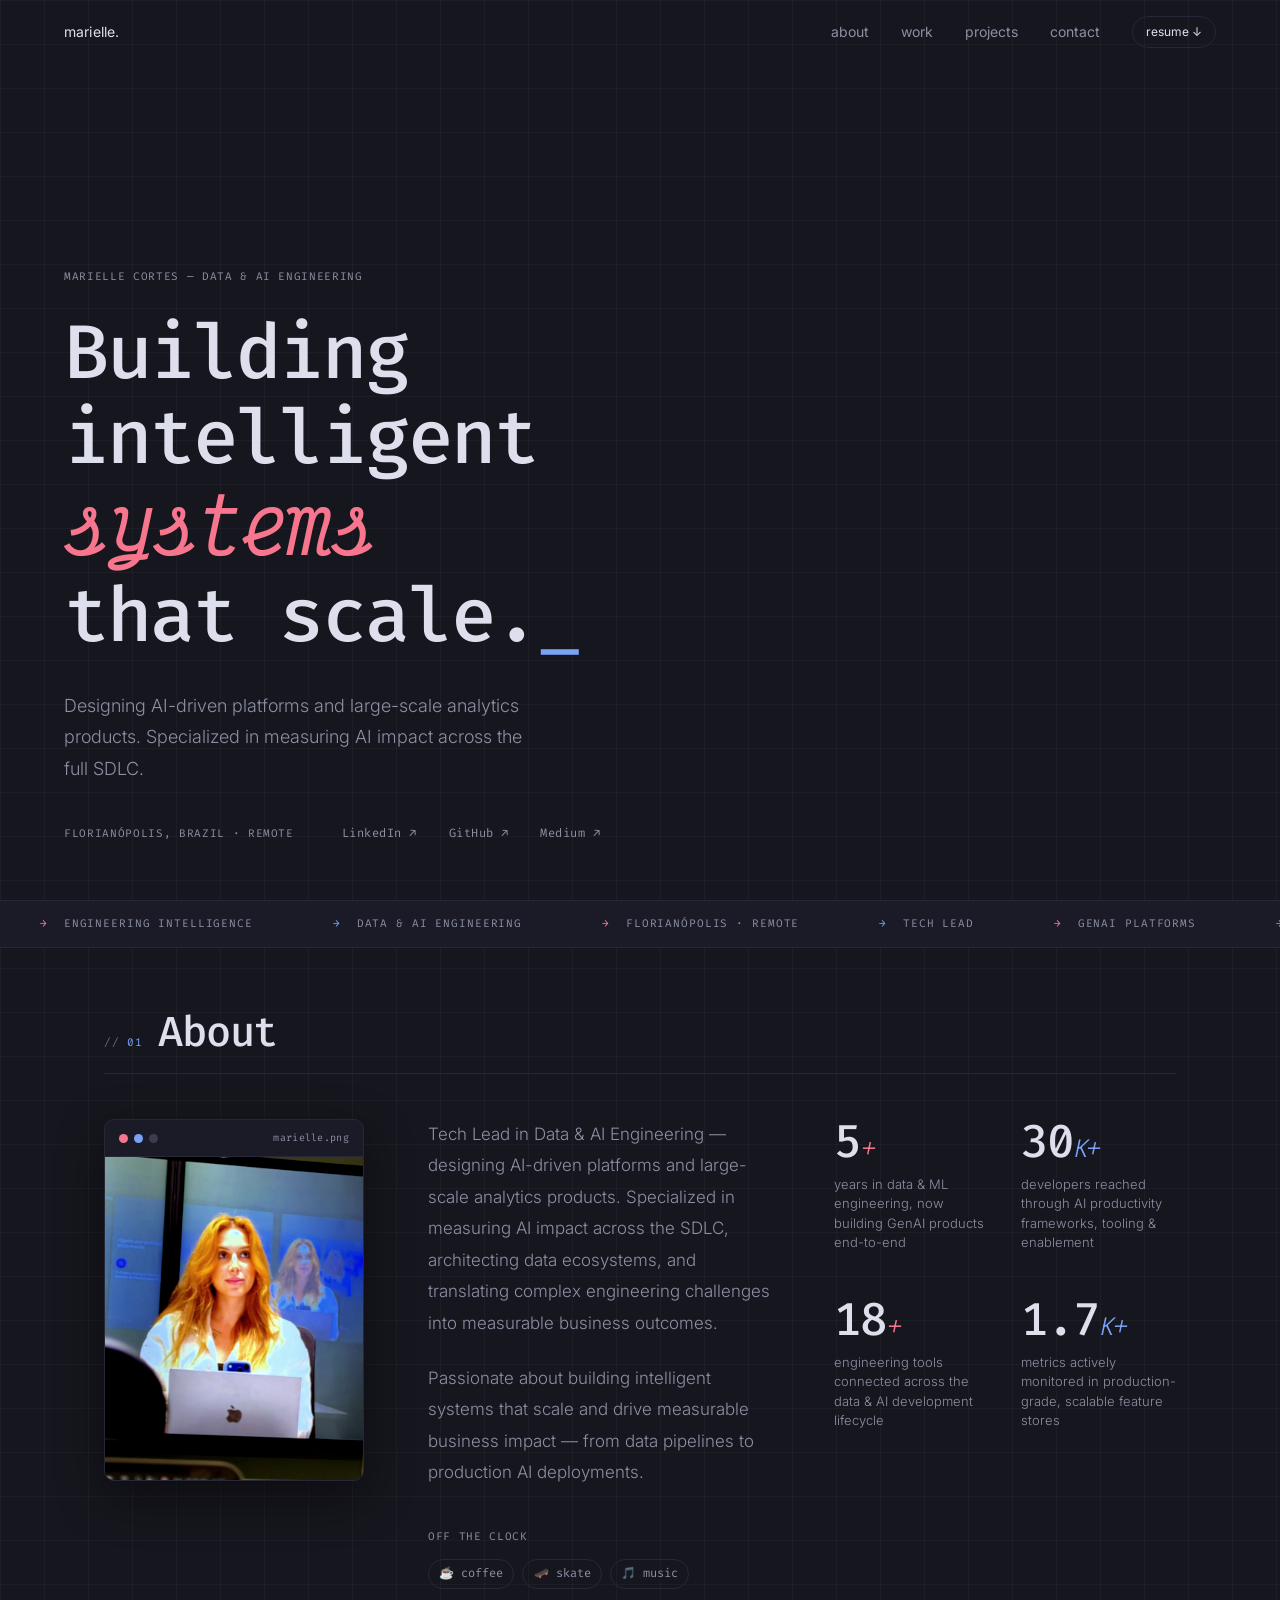
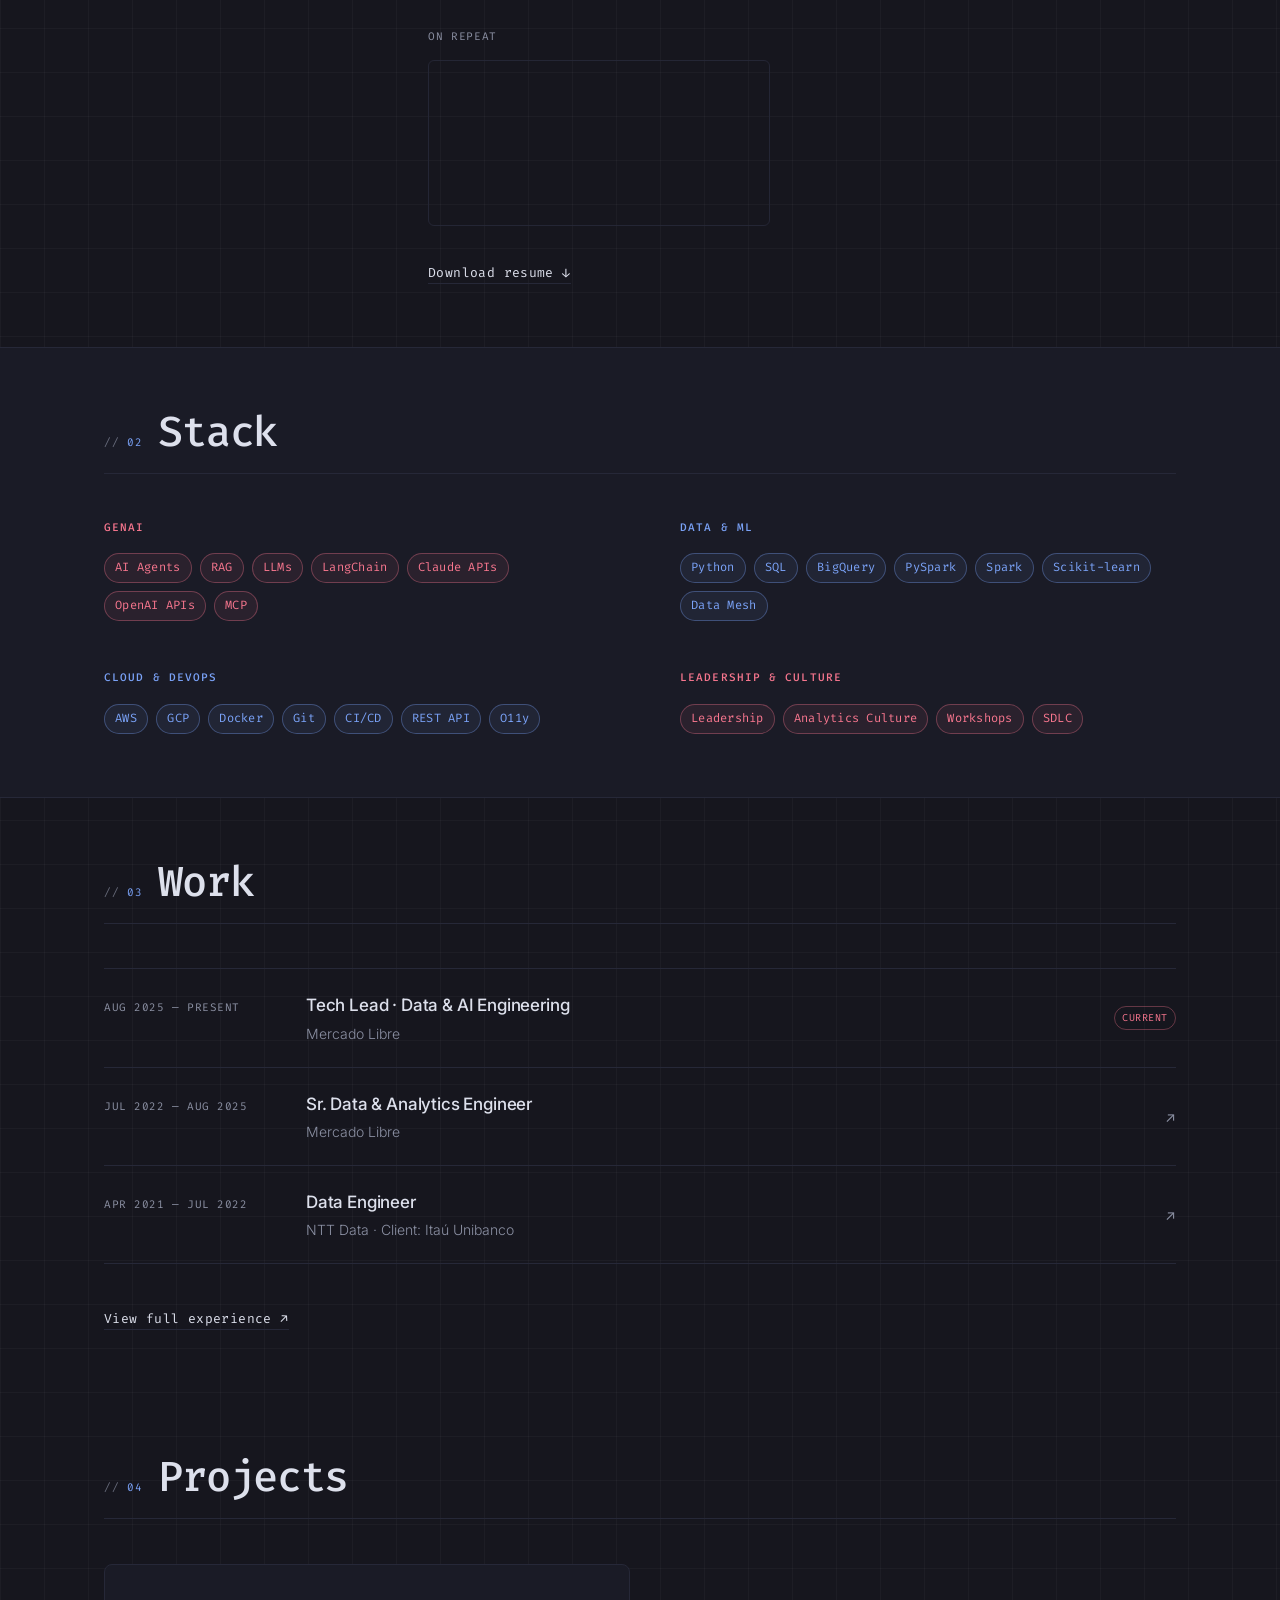
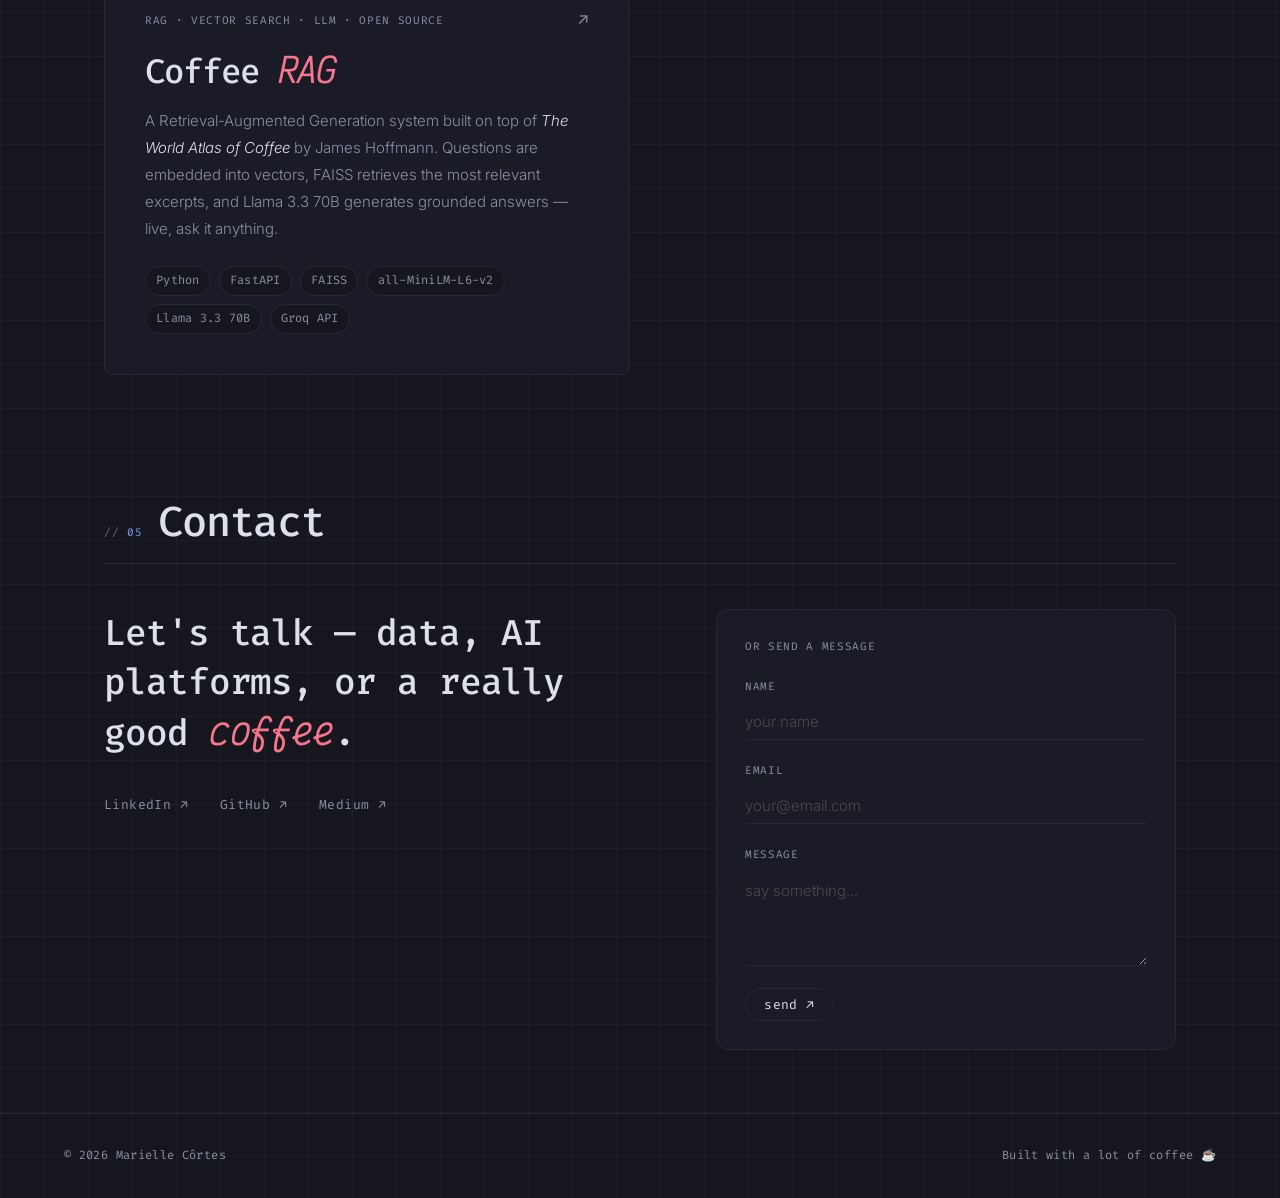
==== commit 8070a5ce: "Restore Llama 3.3 70B label to match active Groq model Co-Authored-By: Claude Sonnet 4.6 <noreply@an" ====
--- a/index.html
+++ b/index.html
@@ -281,14 +281,14 @@
           <p class="project-card__desc">
             A Retrieval-Augmented Generation system built on top of <em>The World Atlas of Coffee</em>
             by James Hoffmann. Questions are embedded into vectors, FAISS retrieves the most relevant
-            excerpts, and Llama 3 70B generates grounded answers — live, ask it anything.
+            excerpts, and Llama 3.3 70B generates grounded answers — live, ask it anything.
           </p>
           <div class="tags">
             <span class="tag">Python</span>
             <span class="tag">FastAPI</span>
             <span class="tag">FAISS</span>
             <span class="tag">all-MiniLM-L6-v2</span>
-            <span class="tag">Llama 3 70B</span>
+            <span class="tag">Llama 3.3 70B</span>
             <span class="tag">Groq API</span>
           </div>
         </a>
